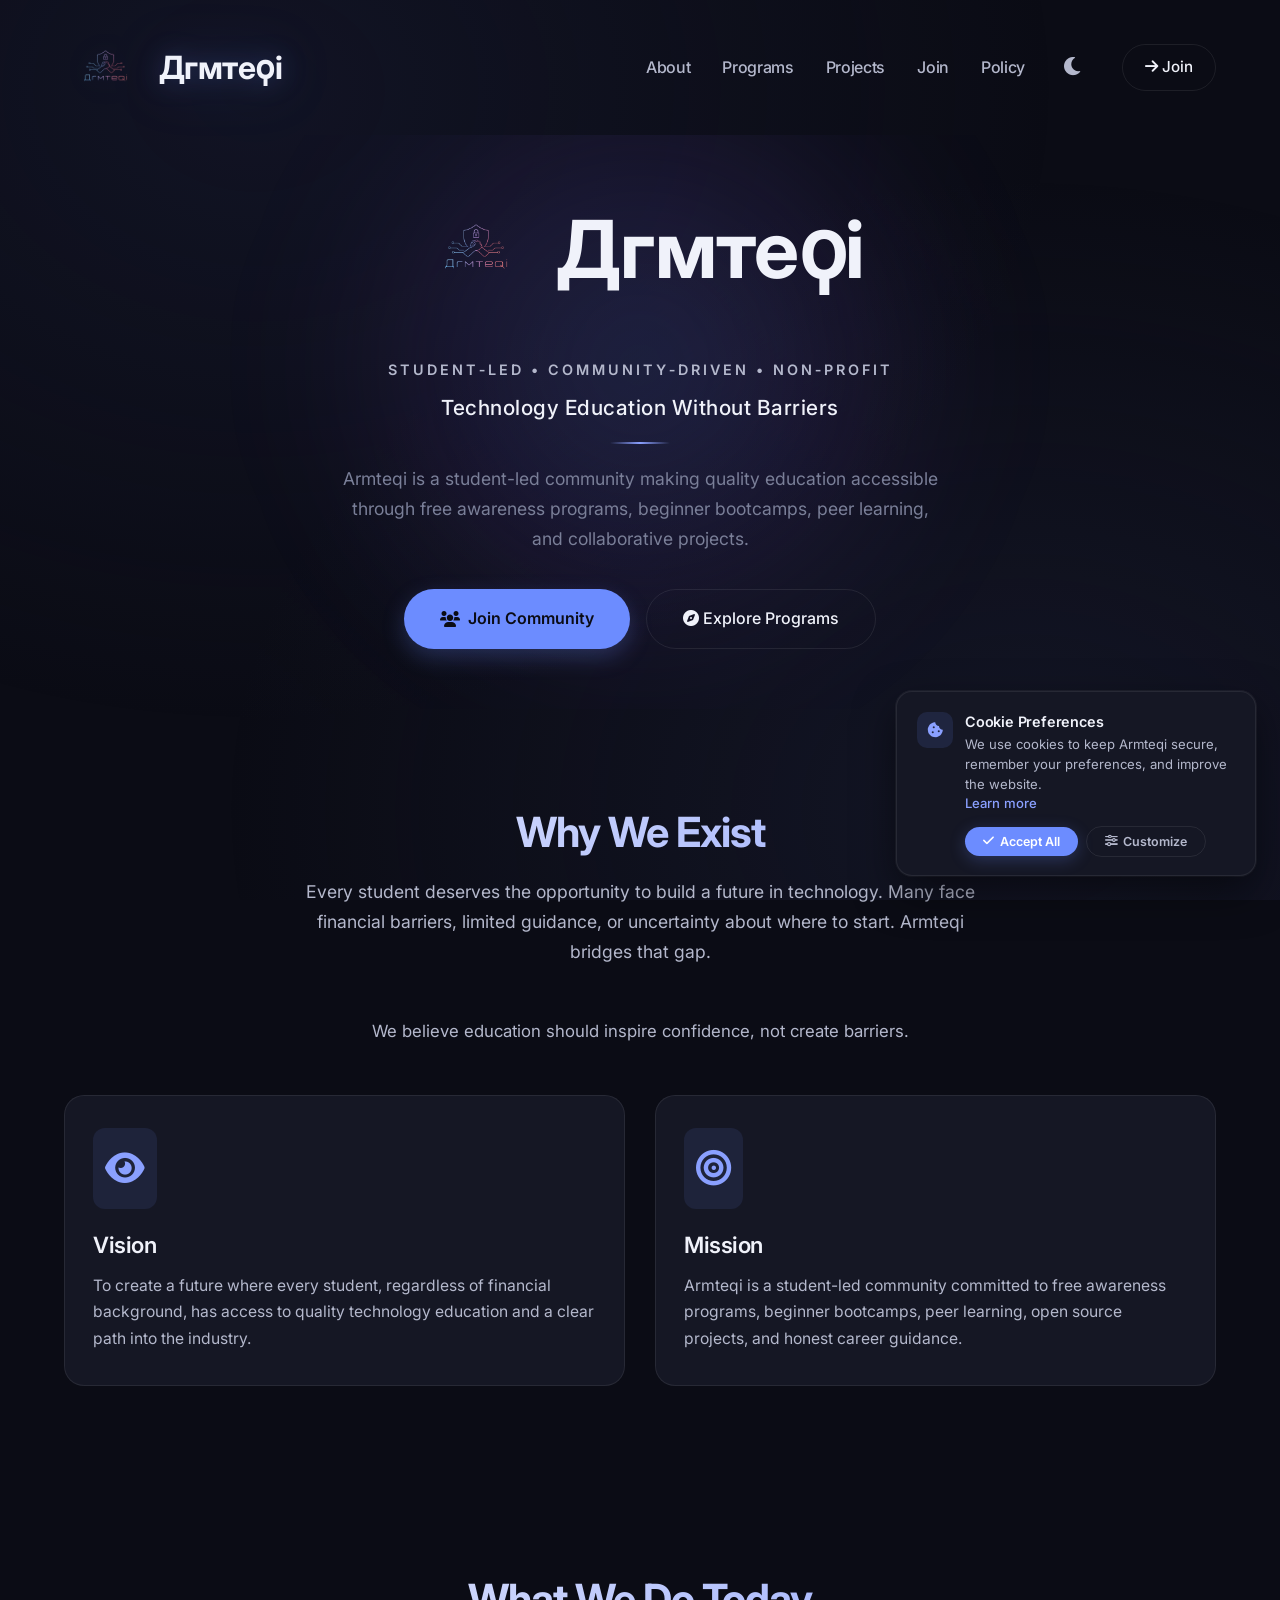
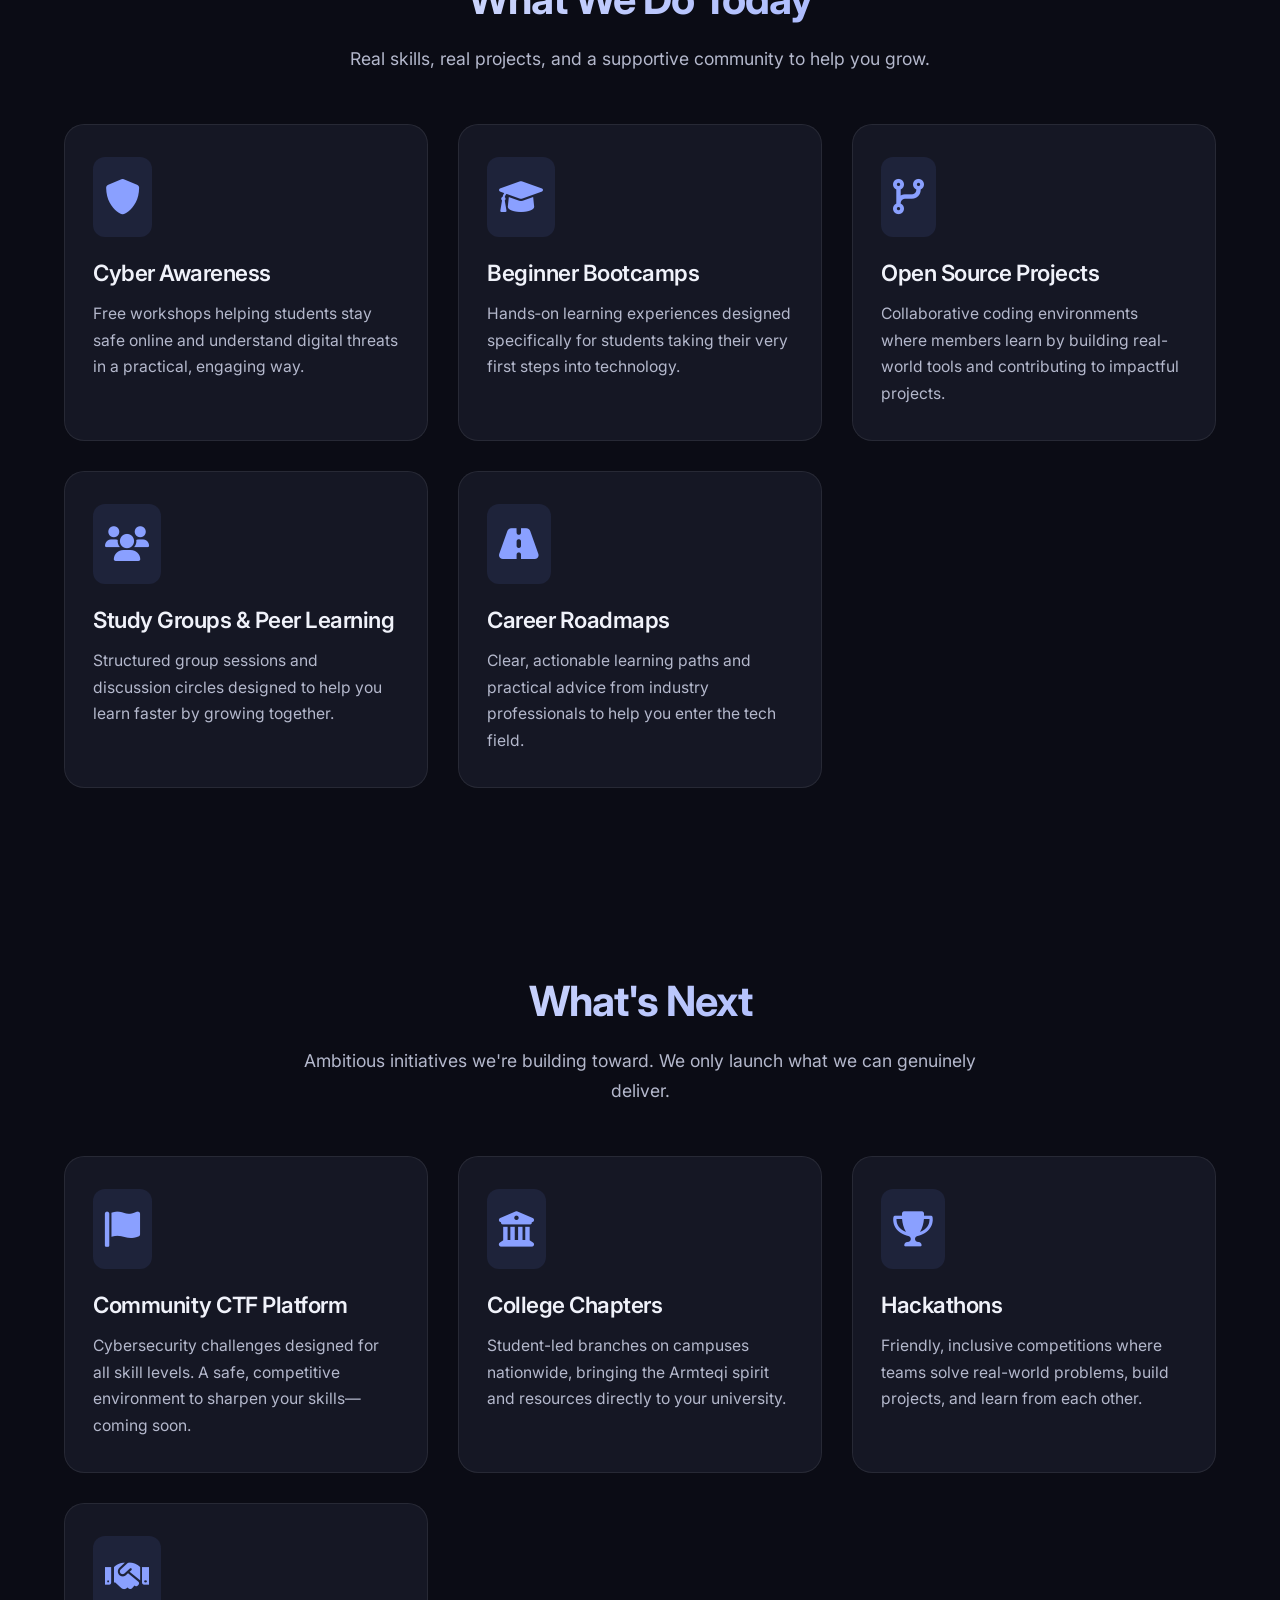
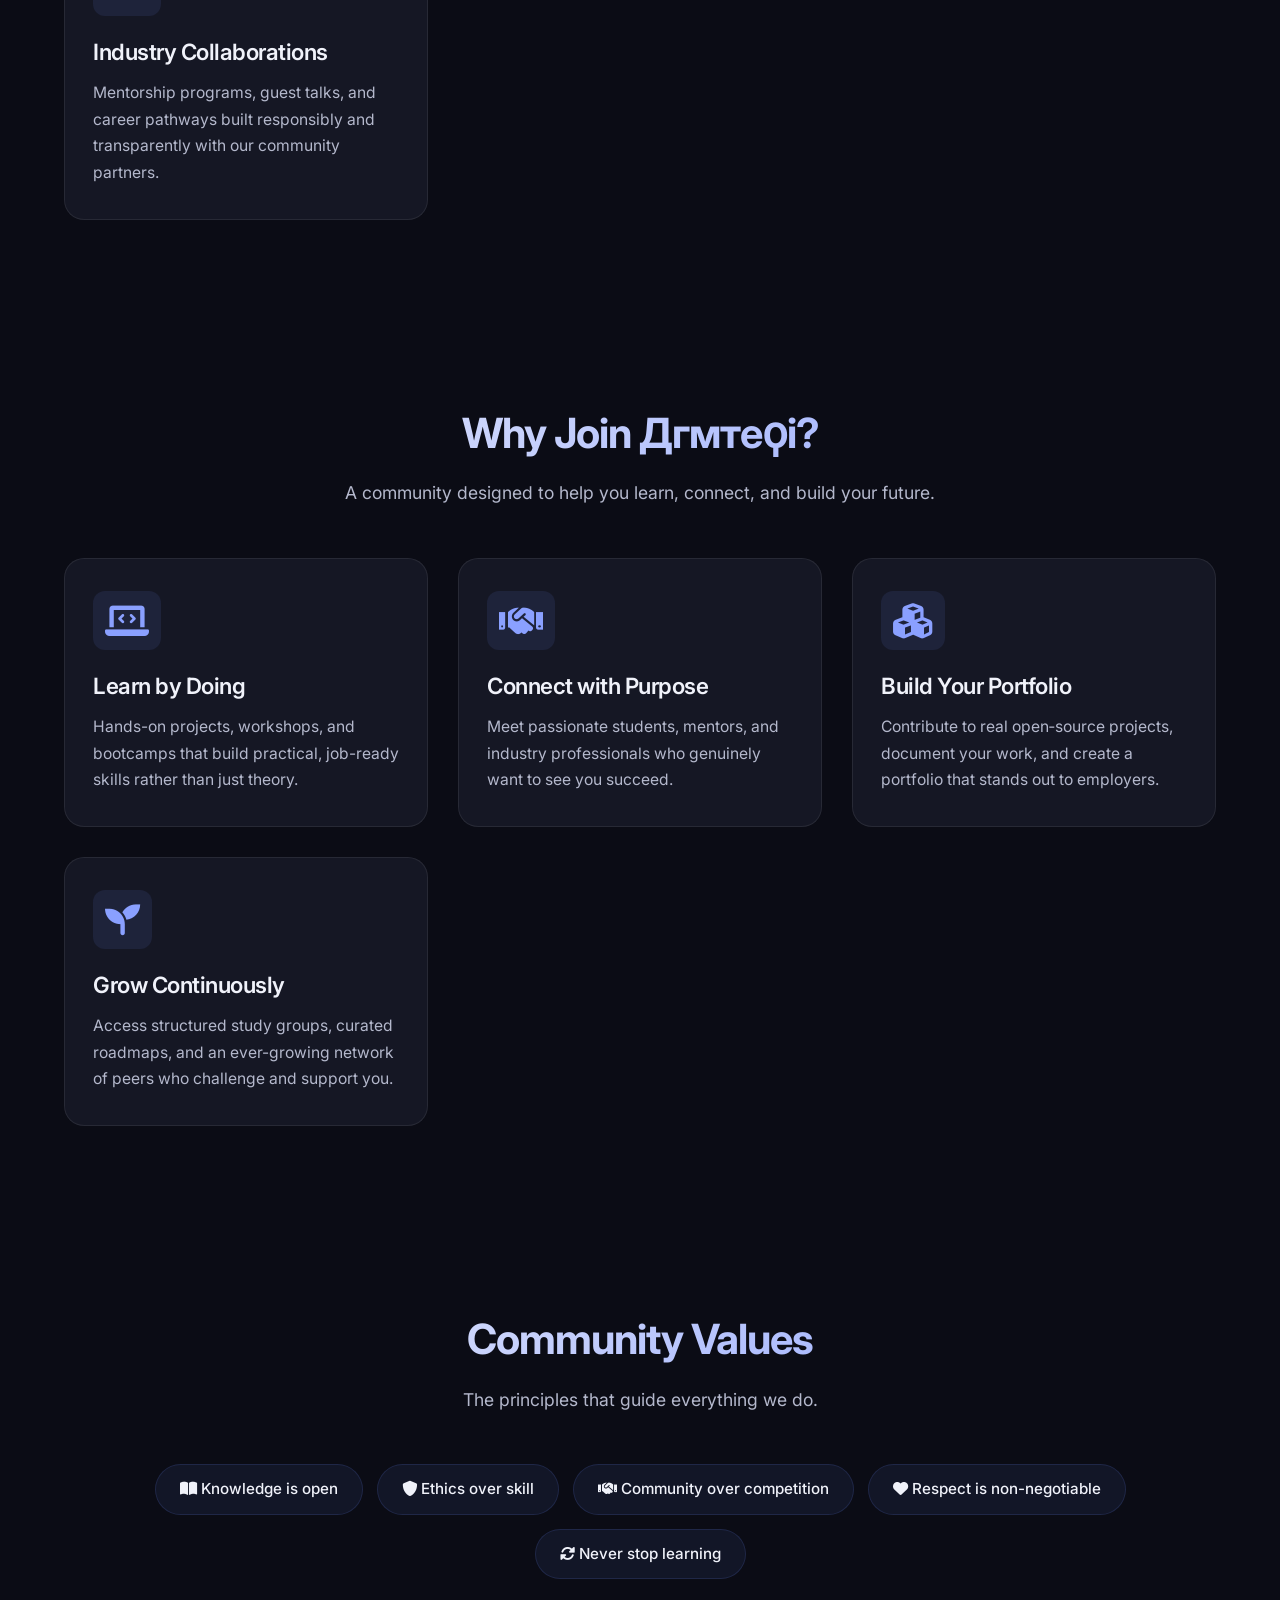
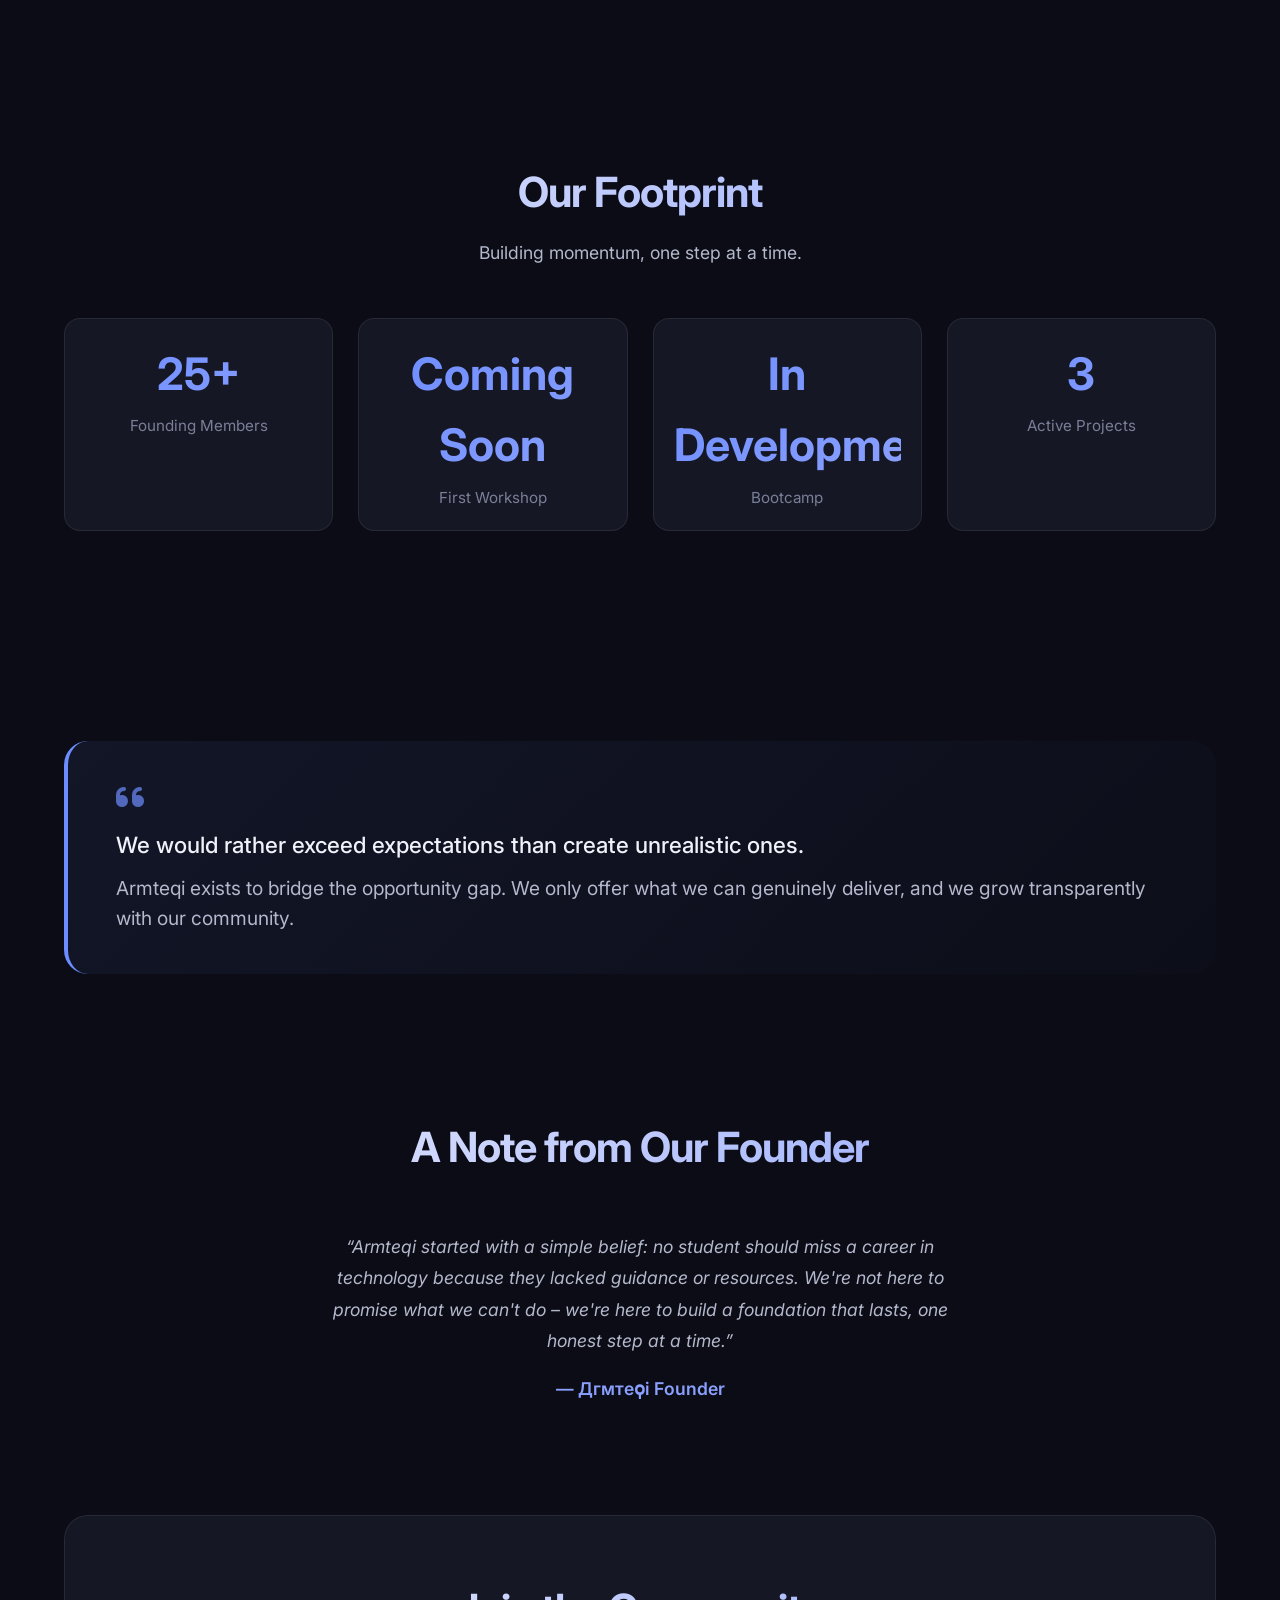
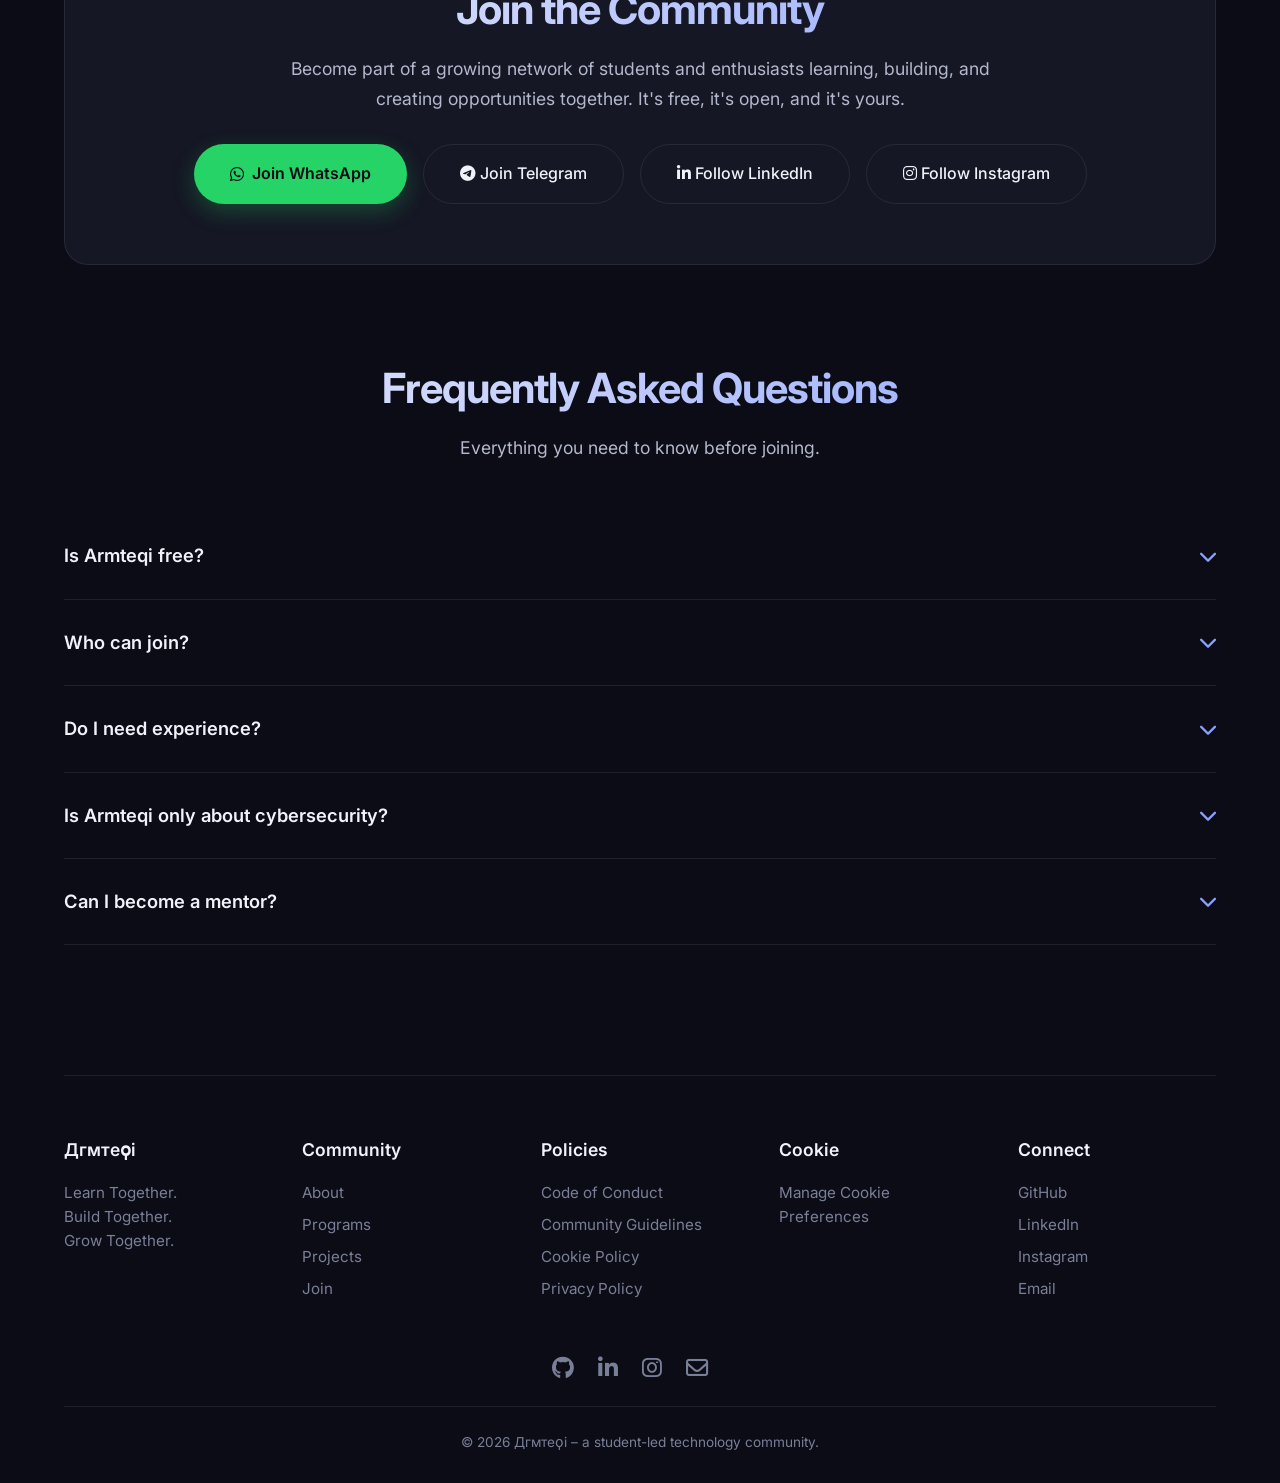
==== index.html @ 32ab9f6b "Fix cookie.js path" ====
<!DOCTYPE html>
<html lang="en">
<head>
  <meta charset="UTF-8" />
  <meta name="viewport" content="width=device-width, initial-scale=1.0, viewport-fit=cover" />
  <title>Дгмтеϙі – Technology Education Without Barriers | Student‑Led Community</title>
  <meta name="description" content="Armteqi is a student-led technology community offering free cyber awareness sessions, beginner bootcamps, open source projects, and peer learning." />
  <link rel="preconnect" href="https://fonts.googleapis.com" />
  <link rel="preconnect" href="https://fonts.gstatic.com" crossorigin />
  <link href="https://fonts.googleapis.com/css2?family=Inter:opsz,wght@14..32,400;14..32,500;14..32,600;14..32,700&display=swap" rel="stylesheet" />
  <link rel="stylesheet" href="https://cdnjs.cloudflare.com/ajax/libs/font-awesome/6.0.0-beta3/css/all.min.css" />
  <link rel="stylesheet" href="assets/css/style.css" >
  <link rel="stylesheet" href="assets/css/cookie.css">
</head>
<body>
  
  <!-- ─── OVERLAY ─── -->
  <div class="cookie-overlay" id="cookieOverlay"></div>

  <!-- ─── PREFERENCES PANEL ─── -->
  <div class="cookie-panel" id="cookiePanel" role="dialog" aria-label="Cookie preferences">
    <div class="panel-header">
      <h3><i class="fas fa-sliders" style="color:var(--cookie-accent-soft);margin-right:8px;"></i>Cookie Preferences</h3>
      <button class="close-btn" id="panelCloseBtn" aria-label="Close preferences">
        <i class="fas fa-times"></i>
      </button>
    </div>
    <div class="panel-desc">
      Choose which cookies you allow. Essential cookies are always enabled to keep the site working properly.
    </div>
    <div id="prefsList"></div>
    <div class="panel-actions">
      <button class="btn btn-danger" id="panelRejectOptionalBtn">
        <i class="fas fa-times"></i> Reject Optional
      </button>
      <button class="btn btn-primary" id="panelSaveBtn">
        <i class="fas fa-save"></i> Save Preferences
      </button>
      <button class="btn btn-ghost" id="panelAcceptAllBtn">
        <i class="fas fa-check"></i> Accept All
      </button>
    </div>
  </div>

  <div class="container">
    <nav class="nav" aria-label="Main navigation">
      <a href="index.html" class="logo" aria-label="Armteqi Home">
        <img src="logos/final-logo.png" alt="Armteqi Icon" class="logo-icon">
        <span class="logo-text">Дгмтеϙі</span>
      </a>
      
      <div class="nav-links">
        <a href="#about">About</a>
        <a href="#today">Programs</a>
        <a href="#next">Projects</a>
        <a href="#join">Join</a>
        <a href="https://armteqi.github.io/website/trust/index.html">Policy</a>
        <button class="theme-toggle" id="themeToggle" aria-label="Toggle dark/light mode">
          <i class="fas fa-moon"></i>
        </button>
        <a href="#join" class="btn-outline-sm"><i class="fas fa-arrow-right"></i> Join</a>
      </div>
    </nav>

    <main id="main-content">
      <section class="hero">
        <div class="hero-logo-wrapper">
          <div class="hero-logo-container">
            <img src="logos/final-logo.png" alt="Armteqi Icon" class="hero-logo-icon">
            <span class="hero-logo-text">Дгмтеϙі</span>
          </div>
        </div>

        <div class="hero-tagline">Student‑Led • Community‑Driven • Non‑Profit</div>
        
        <div class="hero-subtitle">Technology Education Without Barriers</div>
        
        <p class="subhead">Armteqi is a student-led community making quality education accessible through free awareness programs, beginner bootcamps, peer learning, and collaborative projects.</p>
        
        <div class="btn-group">
          <a href="#join" class="btn-primary"><i class="fas fa-users"></i> Join Community</a>
          <a href="#today" class="btn-secondary"><i class="fas fa-compass"></i> Explore Programs</a>
        </div>
      </section>

      <section id="about">
        <div class="section-header">
          <h2 class="section-title">Why We Exist</h2>
          <p class="section-subtitle">Every student deserves the opportunity to build a future in technology. Many face financial barriers, limited guidance, or uncertainty about where to start. Armteqi bridges that gap.</p>
        </div>
        <p style="color: var(--text-secondary); max-width: 700px; margin: 0 auto; text-align: center; font-size: 1.05rem; line-height: 1.7;">We believe education should inspire confidence, not create barriers.</p>

        <div class="grid-2" style="margin-top: 50px;">
          <div class="card">
            <div class="card-icon"><i class="fas fa-eye"></i></div>
            <h3>Vision</h3>
            <p>To create a future where every student, regardless of financial background, has access to quality technology education and a clear path into the industry.</p>
          </div>
          <div class="card">
            <div class="card-icon"><i class="fas fa-bullseye"></i></div>
            <h3>Mission</h3>
            <p>Armteqi is a student-led community committed to free awareness programs, beginner bootcamps, peer learning, open source projects, and honest career guidance.</p>
          </div>
        </div>
      </section>

      <section id="today">
        <div class="section-header">
          <h2 class="section-title">What We Do Today</h2>
          <p class="section-subtitle">Real skills, real projects, and a supportive community to help you grow.</p>
        </div>
        <div class="grid-2">
          <div class="card"><div class="card-icon"><i class="fas fa-shield-alt"></i></div><h3>Cyber Awareness</h3><p>Free workshops helping students stay safe online and understand digital threats in a practical, engaging way.</p></div>
          <div class="card"><div class="card-icon"><i class="fas fa-graduation-cap"></i></div><h3>Beginner Bootcamps</h3><p>Hands‑on learning experiences designed specifically for students taking their very first steps into technology.</p></div>
          <div class="card"><div class="card-icon"><i class="fas fa-code-branch"></i></div><h3>Open Source Projects</h3><p>Collaborative coding environments where members learn by building real-world tools and contributing to impactful projects.</p></div>
          <div class="card"><div class="card-icon"><i class="fas fa-users"></i></div><h3>Study Groups & Peer Learning</h3><p>Structured group sessions and discussion circles designed to help you learn faster by growing together.</p></div>
          <div class="card"><div class="card-icon"><i class="fas fa-road"></i></div><h3>Career Roadmaps</h3><p>Clear, actionable learning paths and practical advice from industry professionals to help you enter the tech field.</p></div>
        </div>
      </section>
      
      <section id="next">
        <div class="section-header">
          <h2 class="section-title">What's Next</h2>
          <p class="section-subtitle">Ambitious initiatives we're building toward. We only launch what we can genuinely deliver.</p>
        </div>
        <div class="grid-2">
          <div class="card"><div class="card-icon"><i class="fas fa-flag"></i></div><h3>Community CTF Platform</h3><p>Cybersecurity challenges designed for all skill levels. A safe, competitive environment to sharpen your skills—coming soon.</p></div>
          <div class="card"><div class="card-icon"><i class="fas fa-university"></i></div><h3>College Chapters</h3><p>Student-led branches on campuses nationwide, bringing the Armteqi spirit and resources directly to your university.</p></div>
          <div class="card"><div class="card-icon"><i class="fas fa-trophy"></i></div><h3>Hackathons</h3><p>Friendly, inclusive competitions where teams solve real-world problems, build projects, and learn from each other.</p></div>
          <div class="card"><div class="card-icon"><i class="fas fa-handshake"></i></div><h3>Industry Collaborations</h3><p>Mentorship programs, guest talks, and career pathways built responsibly and transparently with our community partners.</p></div>
        </div>
      </section>

      <section>
        <div class="section-header">
          <h2 class="section-title">Why Join Дгмтеϙі?</h2>
          <p class="section-subtitle">A community designed to help you learn, connect, and build your future.</p>
        </div>
        <div class="grid-2">
          <div class="card"><i class="fas fa-laptop-code card-icon"></i><h3>Learn by Doing</h3><p>Hands-on projects, workshops, and bootcamps that build practical, job-ready skills rather than just theory.</p></div>
          <div class="card"><i class="fas fa-handshake card-icon"></i><h3>Connect with Purpose</h3><p>Meet passionate students, mentors, and industry professionals who genuinely want to see you succeed.</p></div>
          <div class="card"><i class="fas fa-cubes card-icon"></i><h3>Build Your Portfolio</h3><p>Contribute to real open‑source projects, document your work, and create a portfolio that stands out to employers.</p></div>
          <div class="card"><i class="fas fa-seedling card-icon"></i><h3>Grow Continuously</h3><p>Access structured study groups, curated roadmaps, and an ever-growing network of peers who challenge and support you.</p></div>
        </div>
      </section>

      <section>
        <div class="section-header">
          <h2 class="section-title">Community Values</h2>
          <p class="section-subtitle">The principles that guide everything we do.</p>
        </div>
        <div class="values-list">
          <span class="value-badge"><i class="fas fa-book-open"></i> Knowledge is open</span>
          <span class="value-badge"><i class="fas fa-shield-alt"></i> Ethics over skill</span>
          <span class="value-badge"><i class="fas fa-handshake"></i> Community over competition</span>
          <span class="value-badge"><i class="fas fa-heart"></i> Respect is non-negotiable</span>
          <span class="value-badge"><i class="fas fa-sync-alt"></i> Never stop learning</span>
        </div>
      </section>

      <section id="impact">
        <div class="section-header">
          <h2 class="section-title">Our Footprint</h2>
          <p class="section-subtitle">Building momentum, one step at a time.</p>
        </div>
        <div class="impact-grid">
          <div class="impact-stat"><h4>25+</h4><p>Founding Members</p></div>
          <div class="impact-stat"><h4>Coming Soon</h4><p>First Workshop</p></div>
          <div class="impact-stat"><h4>In Development</h4><p>Bootcamp</p></div>
          <div class="impact-stat"><h4>3</h4><p>Active Projects</p></div>
        </div>
      </section>

      <section>
        <div class="promise-block">
          <i class="fas fa-quote-left" style="font-size: 2rem; color: var(--accent); opacity: 0.7; margin-bottom: 16px; display: block;"></i>
          <p style="font-size: 1.4rem; font-weight: 500; margin-bottom: 10px; line-height: 1.4;">We would rather exceed expectations than create unrealistic ones.</p>
          <p style="color: var(--text-secondary);">Armteqi exists to bridge the opportunity gap. We only offer what we can genuinely deliver, and we grow transparently with our community.</p>
        </div>
      </section>

      <section style="padding-top: 20px;">
        <div class="section-header">
          <h2 class="section-title">A Note from Our Founder</h2>
        </div>
        <div style="max-width: 700px; margin: 0 auto; color: var(--text-secondary); font-style: italic; font-size: 1.1rem; line-height: 1.8; text-align: center; padding: 0 20px;">
          <p>“Armteqi started with a simple belief: no student should miss a career in technology because they lacked guidance or resources. We're not here to promise what we can't do – we're here to build a foundation that lasts, one honest step at a time.”</p>
          <p style="margin-top: 16px; font-style: normal; font-weight: 600; color: var(--accent-soft);">— Дгмтеϙі Founder</p>
        </div>
      </section>

      <section id="join" style="background: var(--bg-surface); border-radius: 24px; padding: 60px 40px; margin-top: 20px; border: 1px solid var(--border-subtle);">
        <div class="section-header" style="margin-bottom: 30px;">
          <h2 class="section-title" style="margin-top:0;">Join the Community</h2>
          <p class="section-subtitle">Become part of a growing network of students and enthusiasts learning, building, and creating opportunities together. It's free, it's open, and it's yours.</p>
        </div>
        <div style="display: flex; flex-wrap: wrap; gap: 16px; justify-content: center;">
          <a href="https://chat.whatsapp.com/LMZW8ts0gYGBKod3aD4wgj" class="btn-primary" style="background:#25D366; box-shadow:0 8px 22px rgba(37, 211, 102, 0.25);"><i class="fab fa-whatsapp"></i> Join WhatsApp</a>
          <a href="#" class="btn-secondary"><i class="fab fa-telegram-plane"></i> Join Telegram</a>
          <a href="#" class="btn-secondary"><i class="fab fa-linkedin-in"></i> Follow LinkedIn</a>
          <a href="#" class="btn-secondary"><i class="fab fa-instagram"></i> Follow Instagram</a>
        </div>
      </section>

      <section id="faq">
        <div class="section-header">
          <h2 class="section-title">Frequently Asked Questions</h2>
          <p class="section-subtitle">Everything you need to know before joining.</p>
        </div>
        <div class="faq-item">
          <div class="faq-question">Is Armteqi free? <i class="fas fa-chevron-down"></i></div>
          <div class="faq-answer">Yes, all current activities are completely free. Any future paid programs would be introduced transparently and only to sustain the community.</div>
        </div>
        <div class="faq-item">
          <div class="faq-question">Who can join? <i class="fas fa-chevron-down"></i></div>
          <div class="faq-answer">Anyone interested in learning technology – no prerequisites, no restrictions, no prior experience needed.</div>
        </div>
        <div class="faq-item">
          <div class="faq-question">Do I need experience? <i class="fas fa-chevron-down"></i></div>
          <div class="faq-answer">Not at all. Beginners are at the heart of our community. We built this exactly for you.</div>
        </div>
        <div class="faq-item">
          <div class="faq-question">Is Armteqi only about cybersecurity? <i class="fas fa-chevron-down"></i></div>
          <div class="faq-answer">Cybersecurity is a core focus, but we embrace all technology disciplines – from software development and cloud computing to AI and beyond.</div>
        </div>
        <div class="faq-item">
          <div class="faq-question">Can I become a mentor? <i class="fas fa-chevron-down"></i></div>
          <div class="faq-answer">We welcome active members to support their peers. Formal mentorship programs will be introduced once we have the capacity to do it well.</div>
        </div>
      </section>
    </main>

    <footer>
      <div class="footer-grid">
        <div><h4>Дгмтеϙі</h4><p style="color: var(--text-muted); font-size:0.95rem; line-height:1.6;">Learn Together.<br>Build Together.<br>Grow Together.</p></div>
        <div><h4>Community</h4><a href="#about">About</a><a href="#today">Programs</a><a href="#next">Projects</a><a href="#join">Join</a></div>
        <div><h4>Policies</h4><a href="https://armteqi.github.io/website/trust/code-of-conduct.html">Code of Conduct</a><a href="https://armteqi.github.io/website/trust/community-guidelines.html">Community Guidelines</a><a href="https://armteqi.github.io/website/trust/cookie-policy.html">Cookie Policy</a><a href="https://armteqi.github.io/website/trust/privacy-policy.html">Privacy Policy</a></div>
        <div>
         <h4>Cookie</h4>
         <a href="#" class="cookie-manage-link">Manage Cookie Preferences</a>
        </div>    
        <div><h4>Connect</h4><a href="#">GitHub</a><a href="#">LinkedIn</a><a href="#">Instagram</a><a href="mailto:hello@armteqi.org">Email</a></div>
      </div>
      <div class="social-icons" style="margin: 30px 0 20px; text-align: center;">
        <a href="#" aria-label="GitHub"><i class="fab fa-github"></i></a>
        <a href="#" aria-label="LinkedIn"><i class="fab fa-linkedin-in"></i></a>
        <a href="#" aria-label="Instagram"><i class="fab fa-instagram"></i></a>
        <a href="mailto:hello@armteqi.org" aria-label="Email"><i class="far fa-envelope"></i></a>
      </div>
      <div style="color: var(--text-muted); font-size:0.85rem; text-align:center; border-top: 1px solid var(--border-subtle); padding-top: 25px;">
        © 2026 Дгмтеϙі – a student-led technology community.
      </div>
    </footer>
  </div>
<script src="assets/css/js/main.js"></script>
<!-- ─── COOKIE BANNER ─── -->
<div class="cookie-banner" id="cookieBanner" role="dialog" aria-label="Cookie consent">
  <div class="banner-row">
    <div class="icon-wrap">
      <i class="fas fa-cookie-bite"></i>
    </div>
    <div class="content">
      <div class="title">Cookie Preferences</div>
      <div class="desc">
        We use cookies to keep Armteqi secure, remember your preferences, and improve the website.
        <br />
        <a href="https://armteqi.github.io/website/trust/privacy-policy.html">Learn more</a>
      </div>
      <div class="actions">
        <button class="btn btn-primary" id="cookieAcceptBtn">
          <i class="fas fa-check"></i> Accept All
        </button>
        <button class="btn btn-ghost" id="cookieCustomizeBtn">
          <i class="fas fa-sliders"></i> Customize
        </button>
      </div>
    </div>
  </div>
</div>
<script src="./assets/css/js/cookie.js" defer></script>
</body>
</html>
---- assets/css/style.css ----
* { margin: 0; padding: 0; box-sizing: border-box; }
      
      :root {
        --bg-primary: #0b0c15; --bg-surface: #151724; --bg-surface-soft: #1e2030;
        --text-primary: #f0f2fa; --text-secondary: #b4b8cc; --text-muted: #7a7f98;
        --accent: #6c8cff; --accent-soft: #8aa0ff; --accent-glow: rgba(108, 140, 255, 0.25);
        --border-subtle: rgba(255, 255, 255, 0.08);
        --shadow-card: 0 20px 35px rgba(0, 0, 0, 0.5), 0 0 0 1px rgba(255, 255, 255, 0.05);
        --transition: 0.25s ease;
      }

      body.light-mode {
        --bg-primary: #f5f7ff; --bg-surface: #ffffff; --bg-surface-soft: #eef0fa;
        --text-primary: #12142a; --text-secondary: #444864; --text-muted: #6b6f8a;
        --accent: #4f64d9; --accent-soft: #5c70e0; --accent-glow: rgba(79, 100, 217, 0.2);
        --border-subtle: rgba(0, 0, 0, 0.07);
        --shadow-card: 0 15px 25px rgba(0, 0, 0, 0.08), 0 0 0 1px rgba(0, 0, 0, 0.04);
      }

      body {
        font-family: 'Inter', sans-serif; background: var(--bg-primary); color: var(--text-primary);
        line-height: 1.6; -webkit-font-smoothing: antialiased; transition: background 0.3s, color 0.3s;
      }

      body::before {
        content: ""; position: fixed; inset: 0;
        background: radial-gradient(ellipse at 20% 10%, rgba(27, 31, 59, 0.4) 0%, transparent 55%),
                    radial-gradient(ellipse at 80% 90%, rgba(32, 36, 63, 0.4) 0%, transparent 55%);
        z-index: -2;
      }

      .container { max-width: 1200px; margin: 0 auto; padding: 0 24px; position: relative; z-index: 2; }

      /* --- PREMIUM NAVBAR --- */
      .nav {
        display: flex; justify-content: space-between; align-items: center;
        padding: 40px 0;
        flex-wrap: wrap; gap: 16px;
      }

      .logo { display: flex; align-items: center; text-decoration: none; gap: 12px; }
      
      .logo-icon {
        height: 55px; 
        width: auto;
        display: block;
        filter: drop-shadow(0 0 12px rgba(108, 140, 255, 0.25)) drop-shadow(0 0 28px rgba(108, 140, 255, 0.18));
        transition: transform 0.3s ease;
      }
      
      .logo-text {
        font-family: 'Inter', sans-serif;
        font-weight: 700;
        font-size: 32px;
        color: var(--text-primary);
        letter-spacing: -0.5px;
        filter: drop-shadow(0 0 12px rgba(108, 140, 255, 0.25)) drop-shadow(0 0 28px rgba(108, 140, 255, 0.18));
      }

      .logo:hover .logo-icon { transform: translateY(-2px); }
      .logo:hover .logo-text { filter: drop-shadow(0 0 20px rgba(108, 140, 255, 0.35)) drop-shadow(0 0 40px rgba(108, 140, 255, 0.25)); }

      .nav-links { display: flex; gap: 32px; align-items: center; flex-wrap: wrap; }
      .nav-links a:not(.btn-outline-sm) { 
        color: var(--text-secondary); text-decoration: none; 
        font-size: 16px; font-weight: 500; letter-spacing: -0.02em;
        transition: color var(--transition); 
        position: relative;
      }
      .nav-links a:not(.btn-outline-sm)::after {
        content: ''; position: absolute; width: 0; height: 2px; bottom: -4px; left: 0;
        background: var(--accent-soft); transition: width 0.3s ease;
      }
      .nav-links a:not(.btn-outline-sm):hover { color: var(--text-primary); }
      .nav-links a:not(.btn-outline-sm):hover::after { width: 100%; }
      
      .btn-outline-sm { border: 1px solid var(--border-subtle); background: transparent; color: var(--text-primary); padding: 10px 22px; border-radius: 40px; font-weight: 500; font-size: 0.95rem; text-decoration: none; transition: all var(--transition); }
      .btn-outline-sm:hover { background: var(--accent); color: #0b0c15; border-color: var(--accent); box-shadow: 0 0 20px var(--accent-glow); }
      
      .theme-toggle { background: none; border: none; color: var(--text-secondary); font-size: 1.3rem; cursor: pointer; padding: 6px; border-radius: 50%; transition: color 0.2s; display: flex; align-items: center; }
      .theme-toggle:hover { color: var(--text-primary); }

      /* --- CINEMATIC HERO SECTION --- */
      .hero { 
        padding: 15px 0 60px; 
        text-align: center; 
        position: relative; 
        animation: heroFade 1.2s ease;
        overflow: hidden; /* Keeps the spotlight contained */
      }

      /* Cinematic Spotlight Behind the Logo */
      .hero::before {
        content: "";
        position: absolute;
        width: 700px;
        height: 700px;
        left: 50%;
        top: -120px;
        transform: translateX(-50%);
        background: radial-gradient(circle, rgba(108, 140, 255, 0.18) 0%, rgba(139, 92, 246, 0.10) 35%, transparent 70%);
        filter: blur(60px);
        z-index: -1;
      }

      @keyframes heroFade {
        from { opacity: 0; transform: translateY(20px); }
        to { opacity: 1; transform: translateY(0); }
      }

      .hero-logo-wrapper {
        position: relative;
        display: inline-block;
        margin: 35px auto 45px;
      }

      .hero-logo-container {
        display: flex;
        align-items: center;
        justify-content: center;
        gap: 20px;
        width: 520px; /* INCREASED LOGO SIZE */
        max-width: 90%;
        margin: 0 auto;
        animation: floatLogo 8s ease-in-out infinite;
      }
      
      @keyframes floatLogo {
        0%, 100% { transform: translateY(0); }
        50% { transform: translateY(-8px); }
      }

      .hero-logo-icon {
        width: 120px;
        height: auto;
        display: block;
        animation: pulseGlow 5s ease-in-out infinite;
      }

      .hero-logo-text {
        font-family: 'Inter', sans-serif;
        font-weight: 700;
        font-size: 80px;
        color: var(--text-primary);
        letter-spacing: -1.5px;
        animation: pulseGlow 5s ease-in-out infinite;
      }

      /* Breathing animation for the glow */
      @keyframes pulseGlow {
        0%, 100% {
          filter: drop-shadow(0 0 15px rgba(108, 140, 255, 0.25)) drop-shadow(0 0 30px rgba(108, 140, 255, 0.15));
        }
        50% {
          filter: drop-shadow(0 0 22px rgba(108, 140, 255, 0.40)) drop-shadow(0 0 45px rgba(108, 140, 255, 0.22));
        }
      }
      
      .hero-tagline { 
        font-size: 0.9rem; 
        letter-spacing: 3px; 
        color: var(--text-secondary); 
        text-transform: uppercase; 
        margin-bottom: 10px; 
        font-weight: 600;
      }
      
      .hero-subtitle { 
        font-size: 1.3rem; 
        font-weight: 500; 
        letter-spacing: 0.5px;
        color: var(--text-primary);
        margin: 0 auto 20px; 
        max-width: 700px;
        position: relative;
        padding-bottom: 20px;
      }
      
      .hero-subtitle::after {
        content: '';
        position: absolute;
        bottom: 0;
        left: 50%;
        transform: translateX(-50%);
        width: 60px;
        height: 2px;
        background: linear-gradient(90deg, transparent, var(--accent-soft), transparent);
        border-radius: 2px;
      }

      .hero .subhead { 
        font-size: 1.1rem; 
        max-width: 600px; 
        margin: 0 auto 35px; 
        color: var(--text-muted); 
        line-height: 1.7; 
        font-weight: 400; 
      }
      
      .btn-group { display: flex; gap: 16px; justify-content: center; flex-wrap: wrap; }
      .btn-primary { background: var(--accent); color: #0b0c15; font-weight: 600; padding: 16px 36px; border-radius: 50px; text-decoration: none; display: inline-flex; align-items: center; gap: 8px; transition: all 0.3s ease; box-shadow: 0 8px 22px var(--accent-glow); border: none; cursor: pointer; font-size: 1rem; }
      .btn-primary:hover { background: var(--accent-soft); transform: translateY(-3px); box-shadow: 0 15px 35px var(--accent-glow); }
      .btn-secondary { background: transparent; border: 1px solid var(--border-subtle); color: var(--text-primary); font-weight: 500; padding: 16px 36px; border-radius: 50px; text-decoration: none; transition: all var(--transition); }
      .btn-secondary:hover { background: rgba(255, 255, 255, 0.05); border-color: var(--accent-soft); transform: translateY(-3px); }
      
      /* --- BEAUTIFUL SECTIONS --- */
      section { padding: 90px 0; }
      
      .section-header {
        text-align: center; margin-bottom: 50px;
      }
      .section-title { 
        font-size: 2.6rem; 
        font-weight: 700; 
        margin-bottom: 12px; 
        letter-spacing: -1px;
        background: linear-gradient(135deg, var(--text-primary), var(--accent-soft));
        -webkit-background-clip: text; -webkit-text-fill-color: transparent;
      }
      .section-subtitle { 
        color: var(--text-secondary); 
        font-size: 1.1rem; 
        max-width: 700px; 
        margin: 0 auto; 
        line-height: 1.7;
      }
      
      .grid-2 { display: grid; grid-template-columns: repeat(auto-fit, minmax(280px, 1fr)); gap: 30px; margin-top: 30px; }
      
      .card { 
        background: var(--bg-surface); 
        border: 1px solid var(--border-subtle); 
        border-radius: 20px; 
        padding: 32px 28px; 
        backdrop-filter: blur(12px); 
        transition: all 0.4s cubic-bezier(0.175, 0.885, 0.32, 1.275), opacity 0.6s ease, transform 0.6s ease; 
        opacity: 0; transform: translateY(20px); 
        position: relative; overflow: hidden;
      }
      .card::before {
        content: ''; position: absolute; top: 0; left: 0; right: 0; height: 2px;
        background: linear-gradient(90deg, transparent, var(--accent-soft), transparent);
        opacity: 0; transition: opacity 0.4s ease;
      }
      .card.visible { opacity: 1; transform: translateY(0); }
      .card:hover { 
        background: var(--bg-surface-soft); 
        border-color: rgba(108, 140, 255, 0.3); 
        transform: translateY(-8px) !important; 
        box-shadow: var(--shadow-card);
      }
      .card:hover::before { opacity: 1; }
      
      .card-icon { font-size: 2.2rem; color: var(--accent-soft); margin-bottom: 18px; display: inline-block; padding: 12px; background: rgba(108, 140, 255, 0.1); border-radius: 12px; }
      .card h3 { font-size: 1.4rem; font-weight: 600; margin-bottom: 10px; letter-spacing: -0.5px; }
      .card p { color: var(--text-secondary); font-size: 0.98rem; line-height: 1.7; }
      
      .values-list { display: flex; flex-wrap: wrap; gap: 14px; margin-top: 25px; justify-content: center; }
      .value-badge { background: rgba(108, 140, 255, 0.08); border: 1px solid rgba(108, 140, 255, 0.15); padding: 12px 24px; border-radius: 40px; font-weight: 500; color: var(--text-primary); transition: all 0.3s ease; font-size: 0.95rem; }
      .value-badge:hover { background: rgba(108, 140, 255, 0.15); border-color: var(--accent-soft); transform: translateY(-2px); box-shadow: 0 0 20px rgba(108, 140, 255, 0.1); }
      
      .impact-grid { display: grid; grid-template-columns: repeat(auto-fit, minmax(160px, 1fr)); gap: 25px; text-align: center; }
      .impact-stat { padding: 20px; border-radius: 16px; background: var(--bg-surface); border: 1px solid var(--border-subtle); transition: all 0.3s ease; }
      .impact-stat:hover { border-color: var(--accent-soft); transform: translateY(-4px); box-shadow: var(--shadow-card); }
      .impact-stat h4 { font-size: 2.8rem; font-weight: 700; color: var(--text-primary); background: linear-gradient(135deg, var(--accent), var(--accent-soft)); -webkit-background-clip: text; -webkit-text-fill-color: transparent; }
      .impact-stat p { color: var(--text-muted); font-size: 0.95rem; margin-top: 4px; }
      
      .promise-block { 
        background: linear-gradient(135deg, rgba(108,140,255,0.08), rgba(108,140,255,0.02)); 
        border-left: 4px solid var(--accent); 
        padding: 40px 48px; 
        border-radius: 24px; 
        font-size: 1.2rem; 
        font-weight: 400; 
        color: var(--text-primary); 
        margin: 30px 0; 
        opacity: 0; transform: translateY(20px); 
        transition: opacity 0.6s ease, transform 0.6s ease; 
        position: relative;
      }
      .promise-block.visible { opacity: 1; transform: translateY(0); }
      .promise-block p:last-child { color: var(--text-secondary); margin-top: 12px; }
      
      .faq-item { border-bottom: 1px solid var(--border-subtle); padding: 28px 0; cursor: pointer; transition: all 0.3s ease; }
      .faq-item:hover { border-color: rgba(108, 140, 255, 0.2); }
      .faq-question { font-weight: 600; font-size: 1.15rem; display: flex; justify-content: space-between; align-items: center; color: var(--text-primary); }
      .faq-question i { color: var(--accent-soft); transition: transform 0.3s ease; }
      .faq-item.active .faq-question i { transform: rotate(180deg); }
      .faq-answer { margin-top: 16px; color: var(--text-secondary); display: none; line-height: 1.7; padding-right: 20px; }
      .faq-item.active .faq-answer { display: block; animation: fadeIn 0.4s ease; }
      
      @keyframes fadeIn { from { opacity: 0; transform: translateY(-10px); } to { opacity: 1; transform: translateY(0); } }
      
      footer { border-top: 1px solid var(--border-subtle); padding: 60px 0 30px; margin-top: 40px; }
      .footer-grid { display: grid; grid-template-columns: repeat(auto-fit, minmax(160px, 1fr)); gap: 40px; margin-bottom: 40px; }
      .footer-grid h4 { color: var(--text-primary); margin-bottom: 16px; font-weight: 600; font-size: 1.1rem; }
      .footer-grid a { display: block; color: var(--text-muted); text-decoration: none; font-size: 0.95rem; margin-bottom: 8px; transition: color 0.2s ease; }
      .footer-grid a:hover { color: var(--accent-soft); transform: translateX(4px); }
      .social-icons a { color: var(--text-muted); font-size: 1.4rem; margin-right: 20px; transition: all 0.2s ease; display: inline-block; }
      .social-icons a:hover { color: var(--accent-soft); transform: translateY(-3px); }

      @media (max-width: 650px) {
        .nav-links { gap: 16px; margin-top: 12px; }
        .logo-icon { height: 40px; }
        .logo-text { font-size: 24px; }
        .hero-logo-icon { width: 80px; }
        .hero-logo-text { font-size: 48px; }
        .hero-logo-container { gap: 12px; width: 100%; }
        .hero::before { width: 400px; height: 400px; top: -60px; }
        .hero-subtitle { font-size: 1.1rem; }
        .hero-tagline { font-size: 0.75rem; letter-spacing: 2px; }
        .section-title { font-size: 2rem; }
        .promise-block { padding: 28px 24px; }
      }
      @media (prefers-reduced-motion: reduce) { 
        .card, .promise-block, .hero-logo-container, .hero, .hero-logo-icon, .hero-logo-text { animation: none !important; transition: none !important; } 
      }
---- assets/css/cookie.css ----
/* ============================================================
   COOKIE CONSENT · Armteqi
   Minimal, trust-first cookie banner
   ============================================================ */

/* ─── Theme Variables (matches Armteqi) ─── */
:root {
  --cookie-bg: #151724;
  --cookie-text: #f0f2fa;
  --cookie-text-secondary: #b4b8cc;
  --cookie-text-muted: #7a7f98;
  --cookie-accent: #6c8cff;
  --cookie-accent-soft: #8aa0ff;
  --cookie-accent-glow: rgba(108, 140, 255, 0.25);
  --cookie-border: rgba(255, 255, 255, 0.08);
  --cookie-shadow: 0 16px 40px rgba(0, 0, 0, 0.5), 0 0 0 1px rgba(255, 255, 255, 0.06);
  --cookie-radius: 16px;
  --cookie-transition: 0.3s cubic-bezier(0.4, 0, 0.2, 1);
}

body.light-mode {
  --cookie-bg: #ffffff;
  --cookie-text: #12142a;
  --cookie-text-secondary: #444864;
  --cookie-text-muted: #6b6f8a;
  --cookie-accent: #4f64d9;
  --cookie-accent-soft: #5c70e0;
  --cookie-accent-glow: rgba(79, 100, 217, 0.2);
  --cookie-border: rgba(0, 0, 0, 0.07);
  --cookie-shadow: 0 16px 40px rgba(0, 0, 0, 0.12), 0 0 0 1px rgba(0, 0, 0, 0.04);
}

/* ─── Banner – bottom-right card ─── */
.cookie-banner {
  position: fixed;
  bottom: 24px;
  right: 24px;
  width: 360px;
  max-width: calc(100% - 48px);
  background: var(--cookie-bg);
  border: 1px solid var(--cookie-border);
  border-radius: var(--cookie-radius);
  box-shadow: var(--cookie-shadow);
  padding: 18px 20px;
  z-index: 9999;
  transform: translateY(calc(100% + 30px));
  opacity: 0;
  transition: transform 0.35s cubic-bezier(0.34, 1.2, 0.64, 1), opacity 0.35s ease;
  backdrop-filter: blur(16px);
  -webkit-backdrop-filter: blur(16px);
  font-family: 'Inter', -apple-system, BlinkMacSystemFont, 'Segoe UI', Roboto, sans-serif;
}

.cookie-banner.active {
  transform: translateY(0);
  opacity: 1;
}

.cookie-banner .banner-row {
  display: flex;
  gap: 12px;
  align-items: flex-start;
}

.cookie-banner .icon-wrap {
  flex-shrink: 0;
  width: 36px;
  height: 36px;
  border-radius: 10px;
  background: rgba(108, 140, 255, 0.12);
  display: flex;
  align-items: center;
  justify-content: center;
  font-size: 1rem;
  color: var(--cookie-accent-soft);
  margin-top: 2px;
}

.cookie-banner .content {
  flex: 1;
  min-width: 0;
}

.cookie-banner .content .title {
  font-weight: 600;
  font-size: 0.9rem;
  color: var(--cookie-text);
  margin-bottom: 2px;
  letter-spacing: -0.2px;
}

.cookie-banner .content .desc {
  font-size: 0.82rem;
  color: var(--cookie-text-secondary);
  line-height: 1.5;
  margin-bottom: 2px;
}

.cookie-banner .content .desc a {
  color: var(--cookie-accent-soft);
  text-decoration: none;
  font-weight: 500;
  border-bottom: 1px dotted transparent;
  transition: border-color var(--cookie-transition);
}
.cookie-banner .content .desc a:hover {
  border-color: var(--cookie-accent-soft);
}

/* ─── Buttons ─── */
.cookie-banner .actions {
  display: flex;
  flex-wrap: wrap;
  gap: 8px;
  margin-top: 12px;
  align-items: center;
}

.cookie-banner .actions .btn {
  padding: 7px 18px;
  border-radius: 40px;
  font-weight: 600;
  font-size: 0.78rem;
  border: none;
  cursor: pointer;
  transition: all var(--cookie-transition);
  font-family: inherit;
  display: inline-flex;
  align-items: center;
  gap: 6px;
  text-decoration: none;
  background: transparent;
}

.cookie-banner .actions .btn-primary {
  background: var(--cookie-accent);
  color: #fff;
  box-shadow: 0 4px 16px var(--cookie-accent-glow);
}
.cookie-banner .actions .btn-primary:hover {
  background: var(--cookie-accent-soft);
  transform: translateY(-2px);
  box-shadow: 0 8px 24px var(--cookie-accent-glow);
}

.cookie-banner .actions .btn-ghost {
  color: var(--cookie-text-secondary);
  border: 1px solid var(--cookie-border);
  background: transparent;
}
.cookie-banner .actions .btn-ghost:hover {
  background: rgba(255, 255, 255, 0.04);
  border-color: var(--cookie-accent-soft);
  color: var(--cookie-text);
}

/* ─── Preferences Panel (slide-in) ─── */
.cookie-panel {
  position: fixed;
  bottom: 0;
  right: 0;
  width: 400px;
  max-width: 100%;
  background: var(--cookie-bg);
  border: 1px solid var(--cookie-border);
  border-radius: var(--cookie-radius) var(--cookie-radius) 0 0;
  box-shadow: var(--cookie-shadow);
  padding: 24px 24px 28px;
  z-index: 10000;
  transform: translateY(calc(100% + 20px));
  opacity: 0;
  transition: transform 0.35s cubic-bezier(0.34, 1.2, 0.64, 1), opacity 0.35s ease;
  backdrop-filter: blur(16px);
  -webkit-backdrop-filter: blur(16px);
  max-height: 80vh;
  overflow-y: auto;
  font-family: 'Inter', -apple-system, BlinkMacSystemFont, 'Segoe UI', Roboto, sans-serif;
}

.cookie-panel.active {
  transform: translateY(0);
  opacity: 1;
}

.cookie-panel .panel-header {
  display: flex;
  align-items: center;
  justify-content: space-between;
  margin-bottom: 12px;
}

.cookie-panel .panel-header h3 {
  font-size: 1.05rem;
  font-weight: 700;
  color: var(--cookie-text);
  letter-spacing: -0.3px;
}

.cookie-panel .panel-header .close-btn {
  background: none;
  border: none;
  color: var(--cookie-text-muted);
  font-size: 1.1rem;
  cursor: pointer;
  padding: 4px 8px;
  border-radius: 8px;
  transition: background var(--cookie-transition), color var(--cookie-transition);
}
.cookie-panel .panel-header .close-btn:hover {
  background: rgba(255, 255, 255, 0.06);
  color: var(--cookie-text);
}

.cookie-panel .panel-desc {
  font-size: 0.82rem;
  color: var(--cookie-text-secondary);
  margin-bottom: 16px;
  line-height: 1.6;
}

.cookie-panel .pref-item {
  display: flex;
  align-items: center;
  justify-content: space-between;
  padding: 11px 0;
  border-bottom: 1px solid var(--cookie-border);
  gap: 16px;
}
.cookie-panel .pref-item:last-child {
  border-bottom: none;
}

.cookie-panel .pref-item .info {
  flex: 1;
  min-width: 0;
}
.cookie-panel .pref-item .info .label {
  font-weight: 600;
  font-size: 0.85rem;
  color: var(--cookie-text);
}
.cookie-panel .pref-item .info .desc {
  font-size: 0.75rem;
  color: var(--cookie-text-muted);
  display: block;
  margin-top: 1px;
}
.cookie-panel .pref-item .required-badge {
  font-size: 0.55rem;
  font-weight: 600;
  text-transform: uppercase;
  letter-spacing: 0.4px;
  color: var(--cookie-text-muted);
  background: var(--cookie-border);
  padding: 2px 10px;
  border-radius: 30px;
  flex-shrink: 0;
}

/* Toggle switch */
.cookie-panel .toggle-wrap {
  flex-shrink: 0;
  position: relative;
  width: 38px;
  height: 22px;
  cursor: pointer;
}
.cookie-panel .toggle-wrap input {
  opacity: 0;
  width: 0;
  height: 0;
  position: absolute;
}
.cookie-panel .toggle-track {
  position: absolute;
  inset: 0;
  background: var(--cookie-border);
  border-radius: 30px;
  transition: background var(--cookie-transition);
  cursor: pointer;
}
.cookie-panel .toggle-track::after {
  content: '';
  position: absolute;
  top: 2px;
  left: 2px;
  width: 18px;
  height: 18px;
  background: var(--cookie-text);
  border-radius: 50%;
  transition: transform var(--cookie-transition), background var(--cookie-transition);
  box-shadow: 0 2px 6px rgba(0, 0, 0, 0.2);
}
.cookie-panel .toggle-wrap input:checked + .toggle-track {
  background: var(--cookie-accent);
}
.cookie-panel .toggle-wrap input:checked + .toggle-track::after {
  transform: translateX(16px);
  background: #fff;
}
.cookie-panel .toggle-wrap input:disabled + .toggle-track {
  opacity: 0.5;
  cursor: not-allowed;
}
.cookie-panel .toggle-wrap input:disabled + .toggle-track::after {
  background: var(--cookie-text-muted);
}

.cookie-panel .panel-actions {
  display: flex;
  gap: 10px;
  margin-top: 18px;
  padding-top: 16px;
  border-top: 1px solid var(--cookie-border);
  flex-wrap: wrap;
}
.cookie-panel .panel-actions .btn {
  padding: 9px 20px;
  border-radius: 40px;
  font-weight: 600;
  font-size: 0.8rem;
  border: none;
  cursor: pointer;
  transition: all var(--cookie-transition);
  font-family: inherit;
  flex: 1;
  min-width: 80px;
  display: inline-flex;
  align-items: center;
  justify-content: center;
  gap: 6px;
}

.cookie-panel .panel-actions .btn-primary {
  background: var(--cookie-accent);
  color: #fff;
  box-shadow: 0 4px 16px var(--cookie-accent-glow);
}
.cookie-panel .panel-actions .btn-primary:hover {
  background: var(--cookie-accent-soft);
  transform: translateY(-2px);
  box-shadow: 0 8px 24px var(--cookie-accent-glow);
}

.cookie-panel .panel-actions .btn-ghost {
  color: var(--cookie-text-secondary);
  border: 1px solid var(--cookie-border);
  background: transparent;
}
.cookie-panel .panel-actions .btn-ghost:hover {
  background: rgba(255, 255, 255, 0.04);
  border-color: var(--cookie-accent-soft);
  color: var(--cookie-text);
}

.cookie-panel .panel-actions .btn-danger {
  color: #ef4444;
  border: 1px solid rgba(239, 68, 68, 0.2);
  background: transparent;
}
.cookie-panel .panel-actions .btn-danger:hover {
  background: rgba(239, 68, 68, 0.08);
  border-color: rgba(239, 68, 68, 0.3);
}

/* ─── Overlay ─── */
.cookie-overlay {
  position: fixed;
  inset: 0;
  background: rgba(0, 0, 0, 0.3);
  backdrop-filter: blur(4px);
  -webkit-backdrop-filter: blur(4px);
  z-index: 9998;
  opacity: 0;
  visibility: hidden;
  transition: opacity 0.3s ease, visibility 0.3s ease;
}
.cookie-overlay.active {
  opacity: 1;
  visibility: visible;
}

/* ─── Footer link: Manage Cookies ─── */
.cookie-manage-link {
  background: none;
  border: none;
  color: var(--cookie-text-muted);
  font-size: 0.9rem;
  cursor: pointer;
  font-family: inherit;
  transition: color var(--cookie-transition);
  padding: 0;
  text-decoration: underline 1px dotted transparent;
  text-underline-offset: 3px;
}
.cookie-manage-link:hover {
  color: var(--cookie-accent-soft);
  text-decoration-color: var(--cookie-accent-soft);
}

/* ─── Responsive ─── */
@media (max-width: 520px) {
  .cookie-banner {
    bottom: 12px;
    right: 12px;
    width: calc(100% - 24px);
    max-width: 100%;
    padding: 14px 16px;
    border-radius: 14px;
  }
  .cookie-banner .banner-row {
    gap: 10px;
  }
  .cookie-banner .icon-wrap {
    width: 30px;
    height: 30px;
    font-size: 0.85rem;
  }
  .cookie-banner .content .title {
    font-size: 0.82rem;
  }
  .cookie-banner .content .desc {
    font-size: 0.75rem;
  }
  .cookie-banner .actions .btn {
    padding: 6px 14px;
    font-size: 0.72rem;
  }

  .cookie-panel {
    width: 100%;
    max-width: 100%;
    border-radius: 16px 16px 0 0;
    padding: 18px 16px 22px;
  }
  .cookie-panel .panel-header h3 {
    font-size: 0.95rem;
  }
  .cookie-panel .pref-item .info .label {
    font-size: 0.8rem;
  }
  .cookie-panel .pref-item .info .desc {
    font-size: 0.7rem;
  }
  .cookie-panel .panel-actions .btn {
    font-size: 0.75rem;
    padding: 8px 14px;
    min-width: 60px;
  }
}

/* NEW: Prevent background scrolling when preferences panel is open */
body.modal-open {
  overflow: hidden;
}

@media (prefers-reduced-motion: reduce) {
  .cookie-banner,
  .cookie-panel,
  .cookie-overlay {
    transition-duration: 0.01ms !important;
  }
}
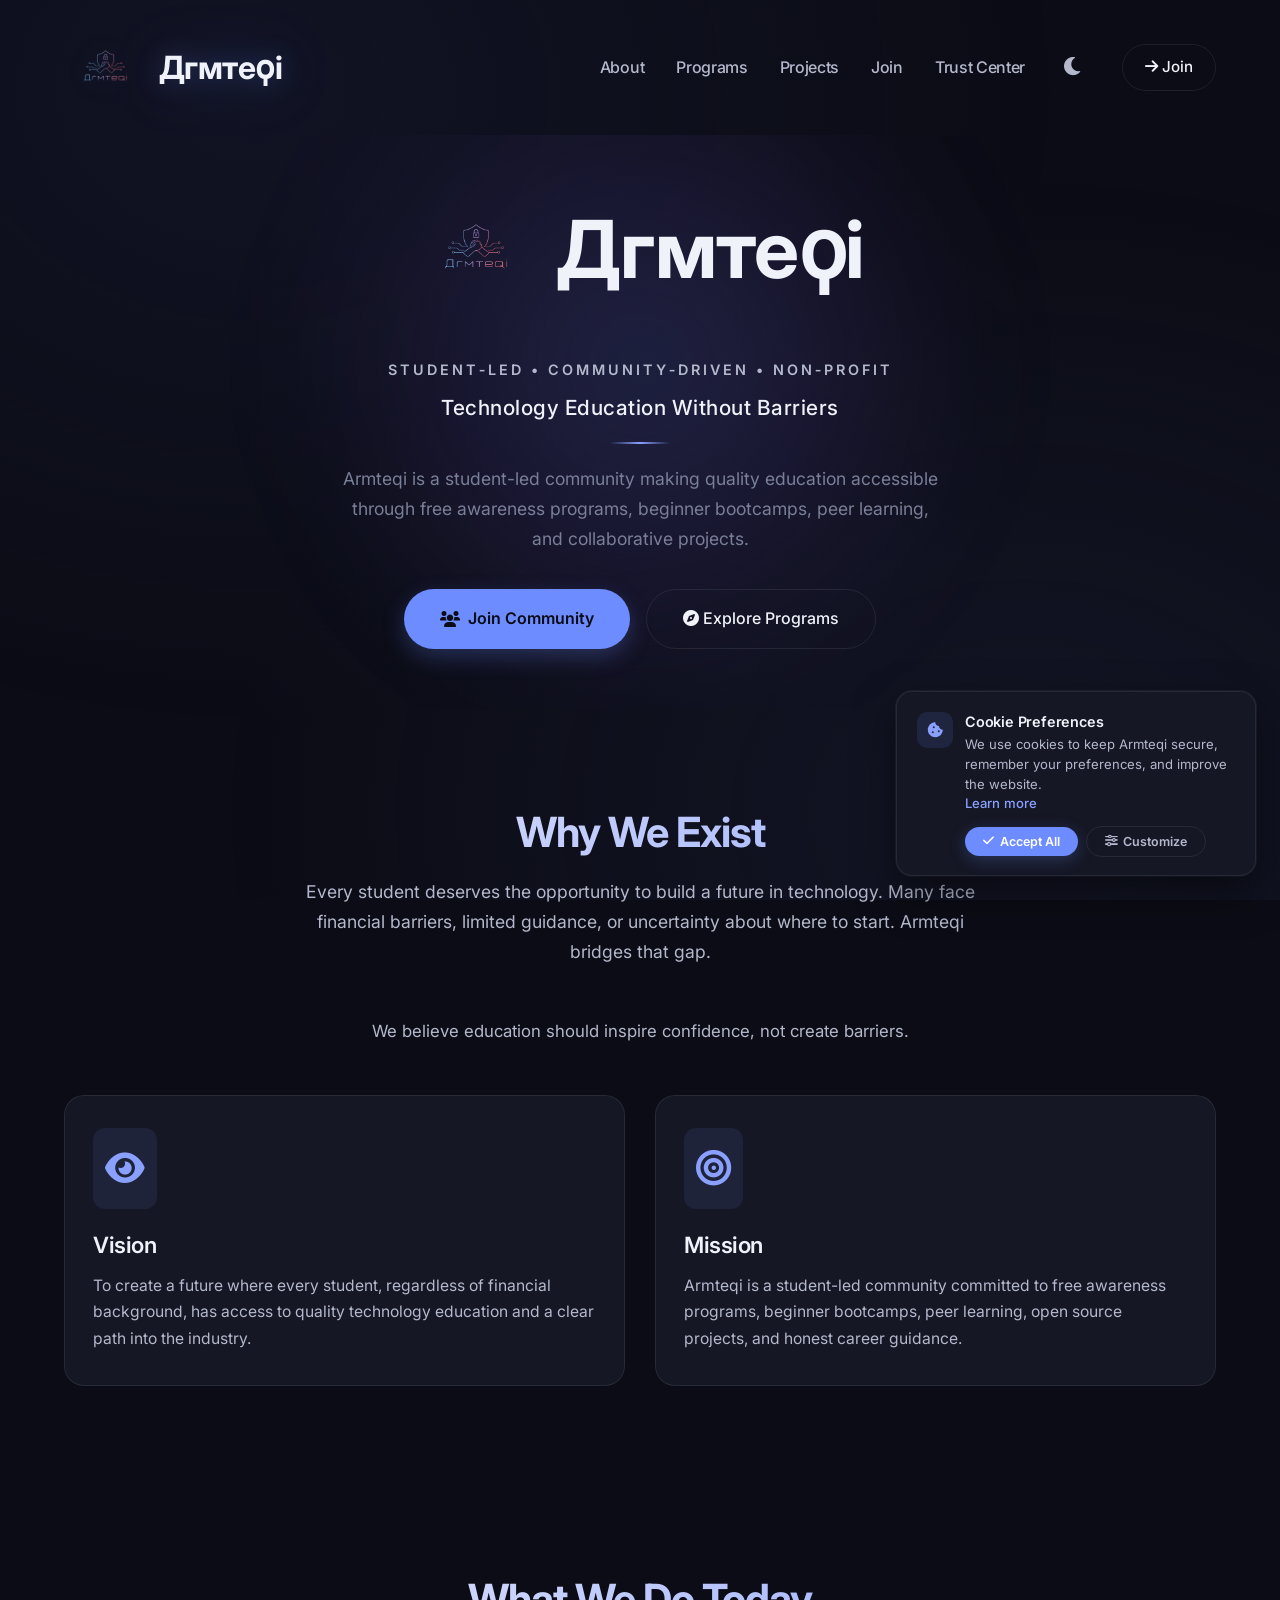
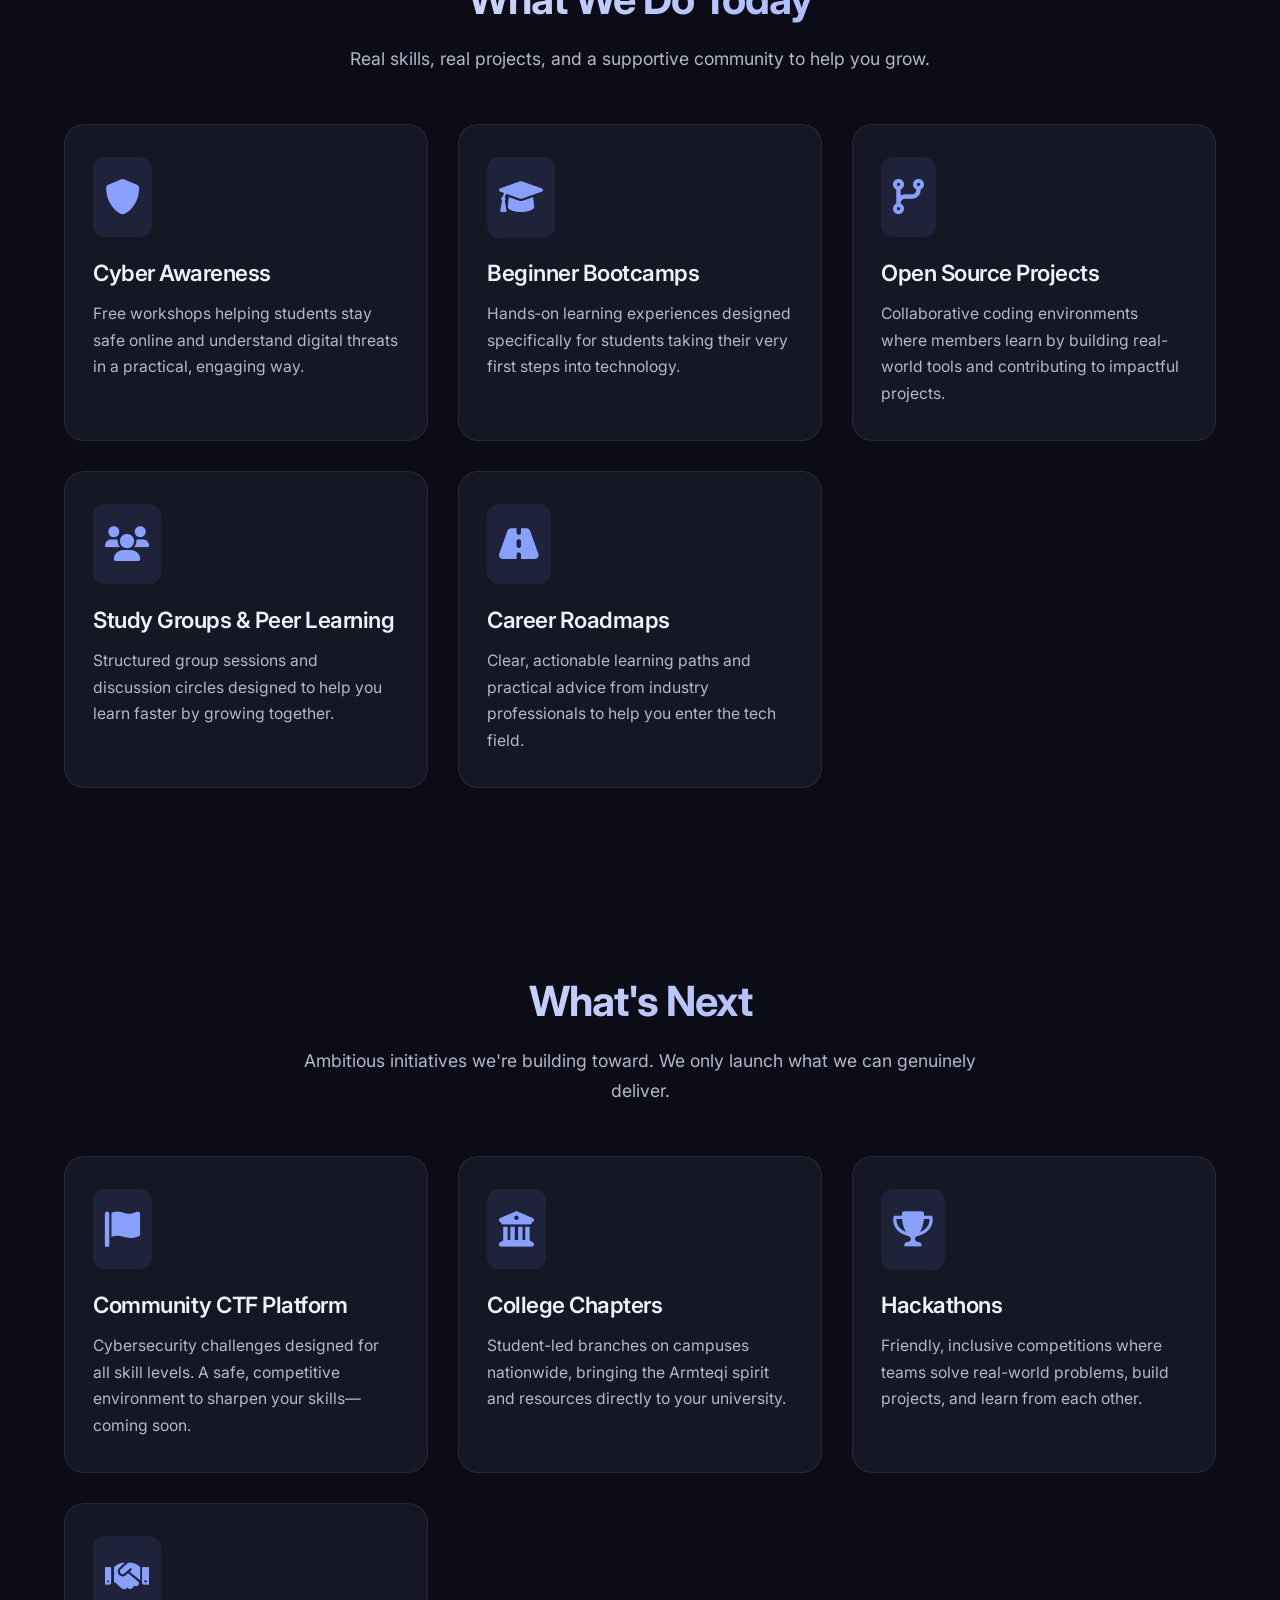
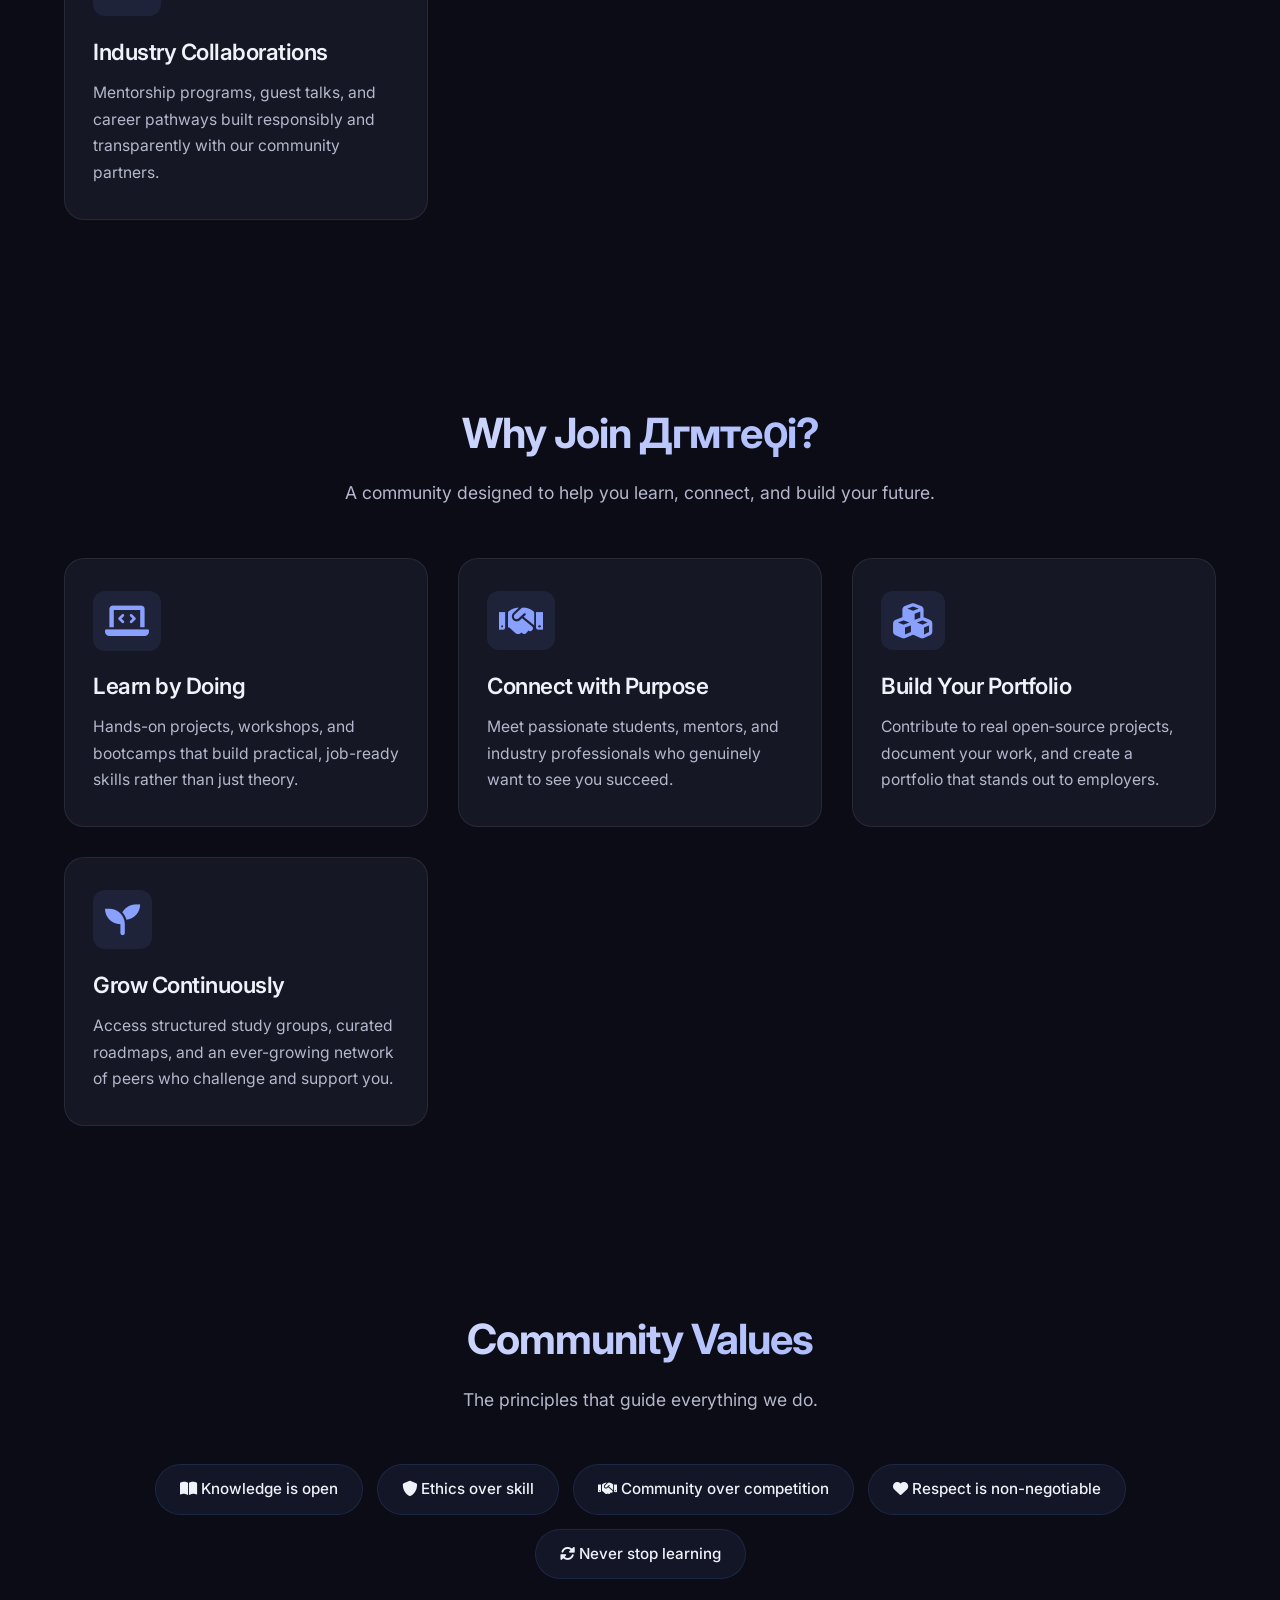
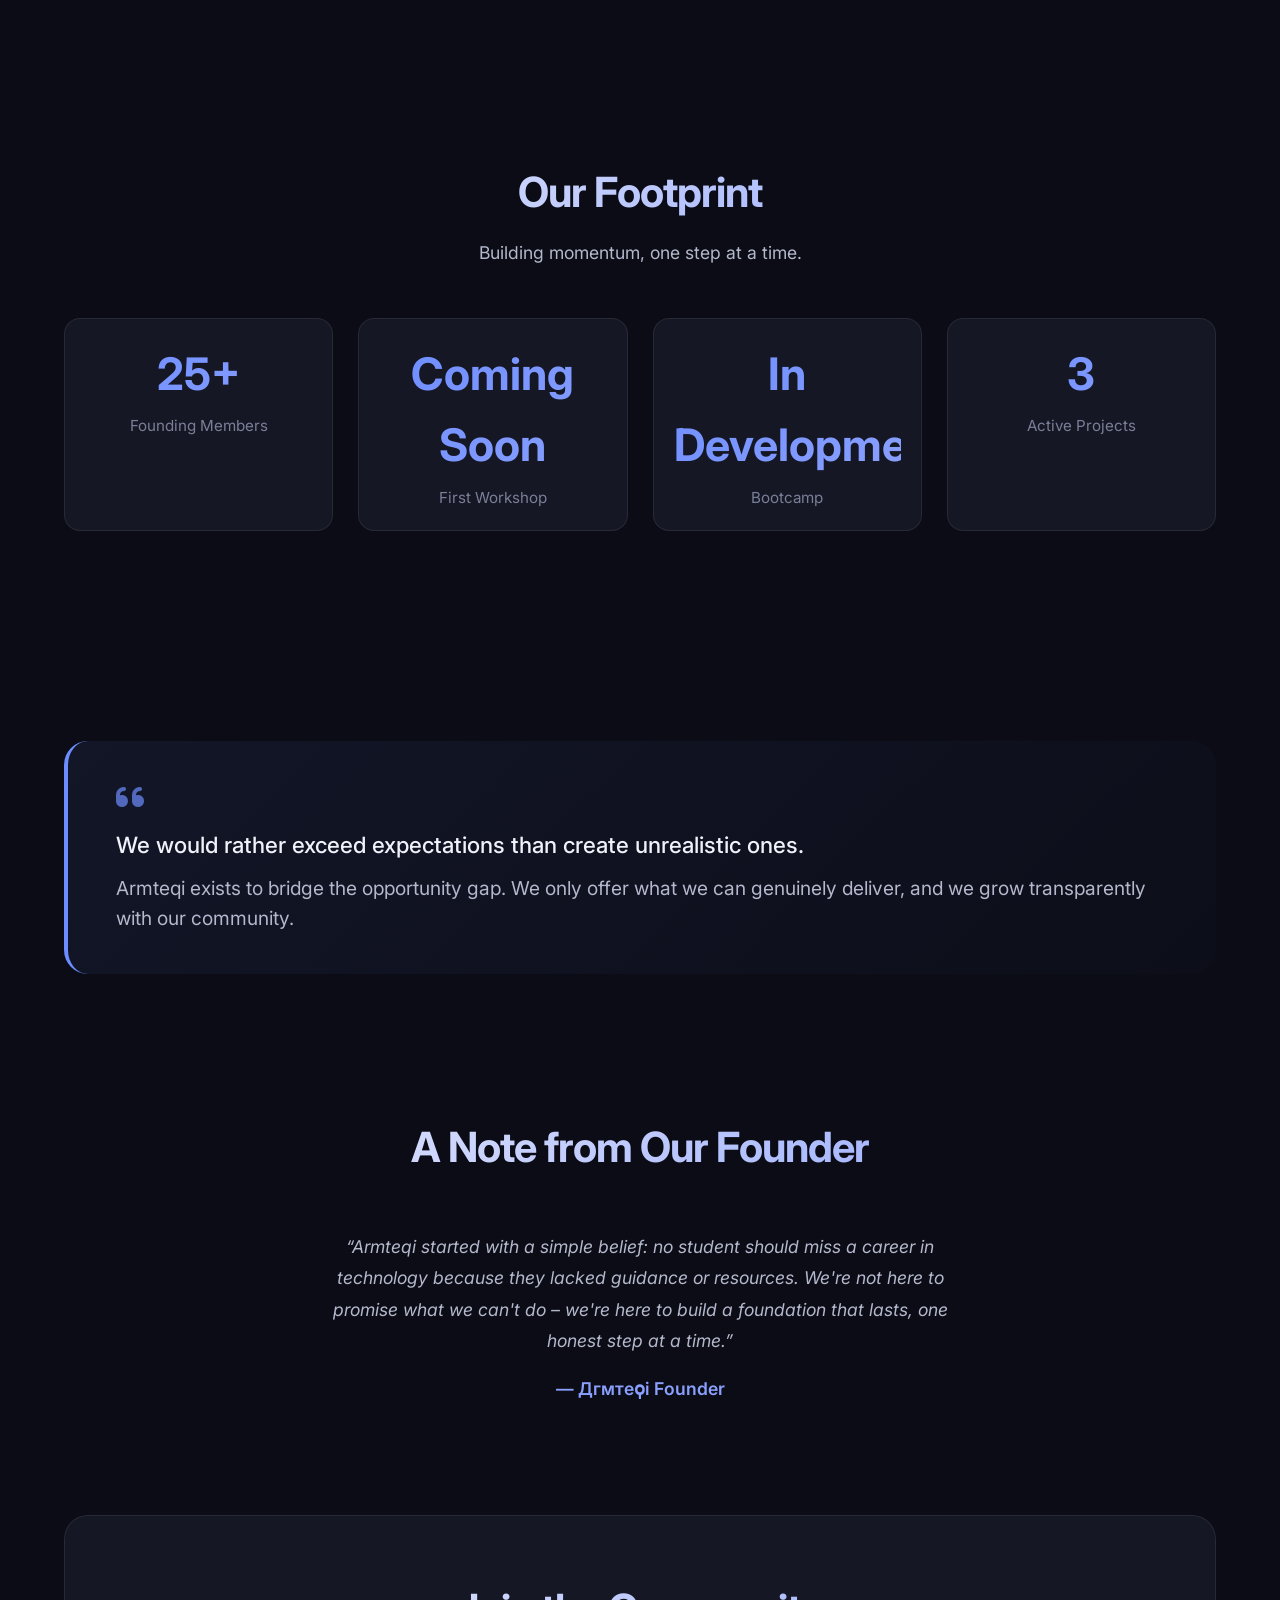
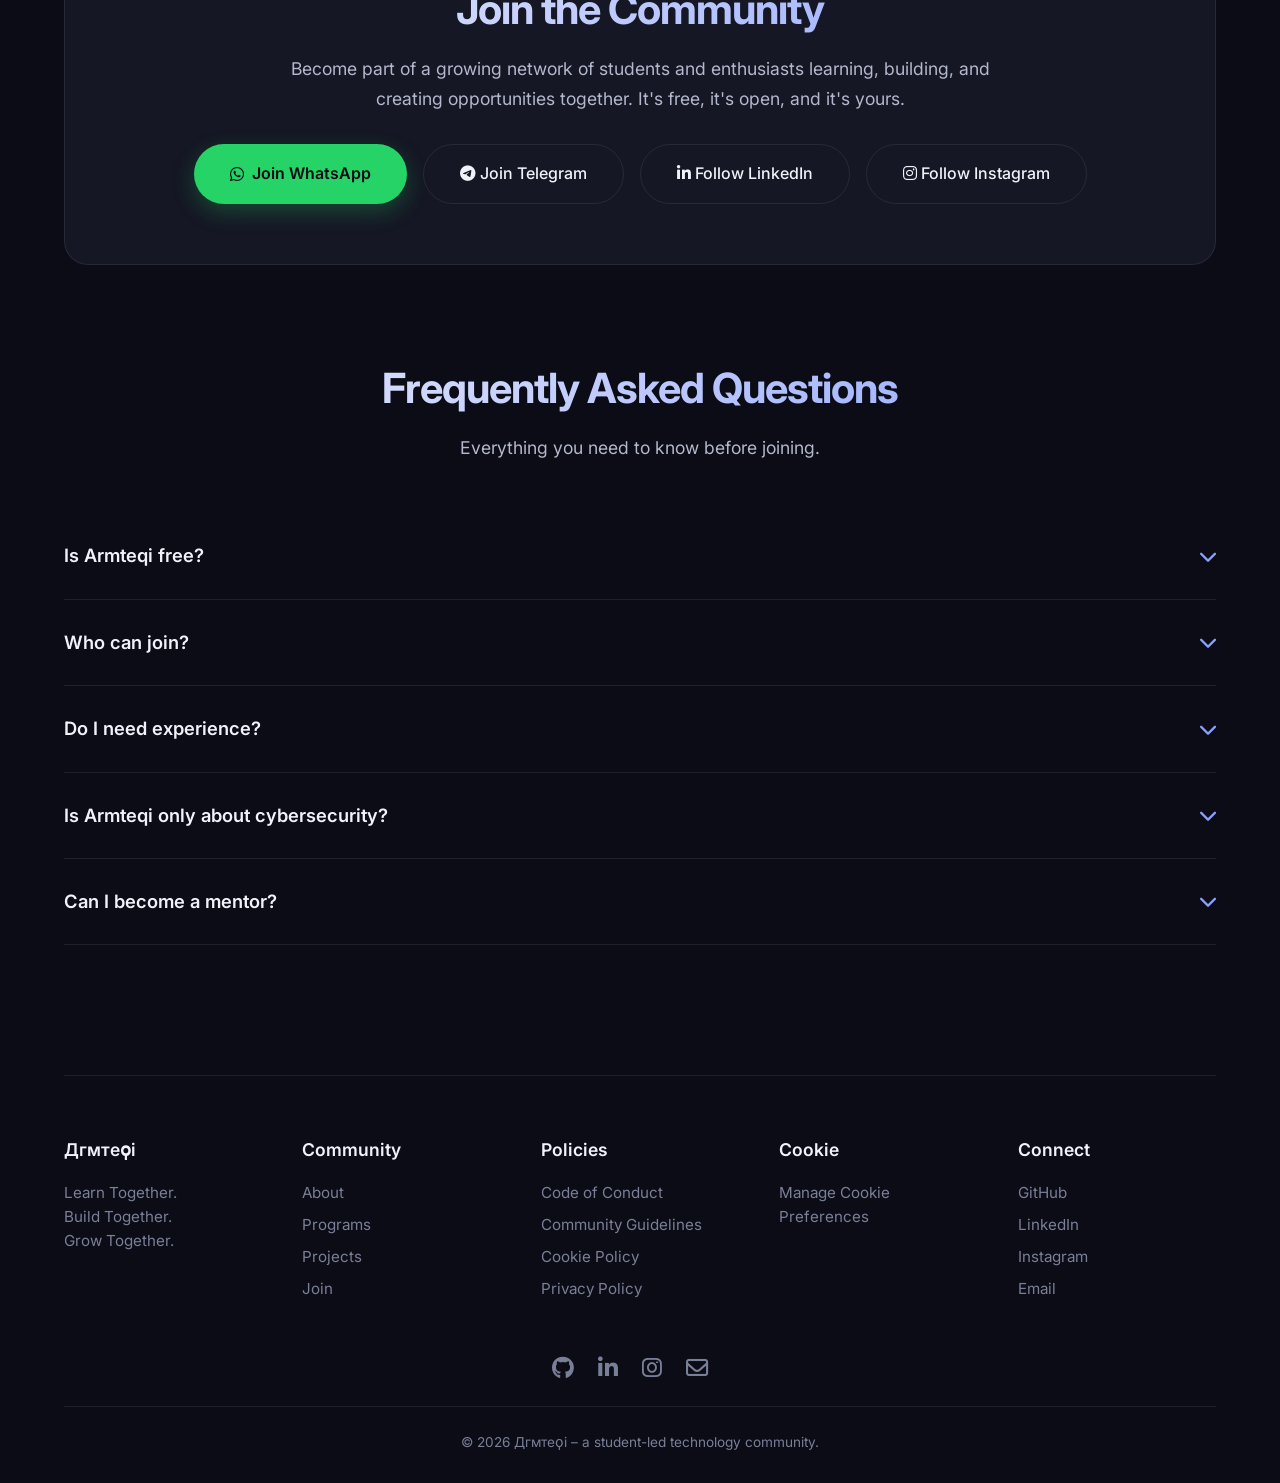
==== commit ae8f4c1f: "Refine Trust Center design and cyber ethics pages" ====
--- a/index.html
+++ b/index.html
@@ -54,7 +54,7 @@
         <a href="#today">Programs</a>
         <a href="#next">Projects</a>
         <a href="#join">Join</a>
-        <a href="https://armteqi.github.io/website/trust/index.html">Policy</a>
+        <a href="https://armteqi.github.io/website/trust/index.html">Trust Center</a>
         <button class="theme-toggle" id="themeToggle" aria-label="Toggle dark/light mode">
           <i class="fas fa-moon"></i>
         </button>
@@ -239,7 +239,7 @@
          <h4>Cookie</h4>
          <a href="#" class="cookie-manage-link">Manage Cookie Preferences</a>
         </div>    
-        <div><h4>Connect</h4><a href="#">GitHub</a><a href="#">LinkedIn</a><a href="#">Instagram</a><a href="mailto:hello@armteqi.org">Email</a></div>
+        <div><h4>Connect</h4><a href="#">GitHub</a><a href="#">LinkedIn</a><a href="#">Instagram</a><a href="mailto:armteqi.community@gmail.com">Email</a></div>
       </div>
       <div class="social-icons" style="margin: 30px 0 20px; text-align: center;">
         <a href="#" aria-label="GitHub"><i class="fab fa-github"></i></a>
@@ -264,8 +264,7 @@
       <div class="desc">
         We use cookies to keep Armteqi secure, remember your preferences, and improve the website.
         <br />
-        <a href="https://armteqi.github.io/website/trust/privacy-policy.html">Learn more</a>
-      </div>
+        <a href="trust/privacy-policy.html">Learn more</a>      </div>
       <div class="actions">
         <button class="btn btn-primary" id="cookieAcceptBtn">
           <i class="fas fa-check"></i> Accept All
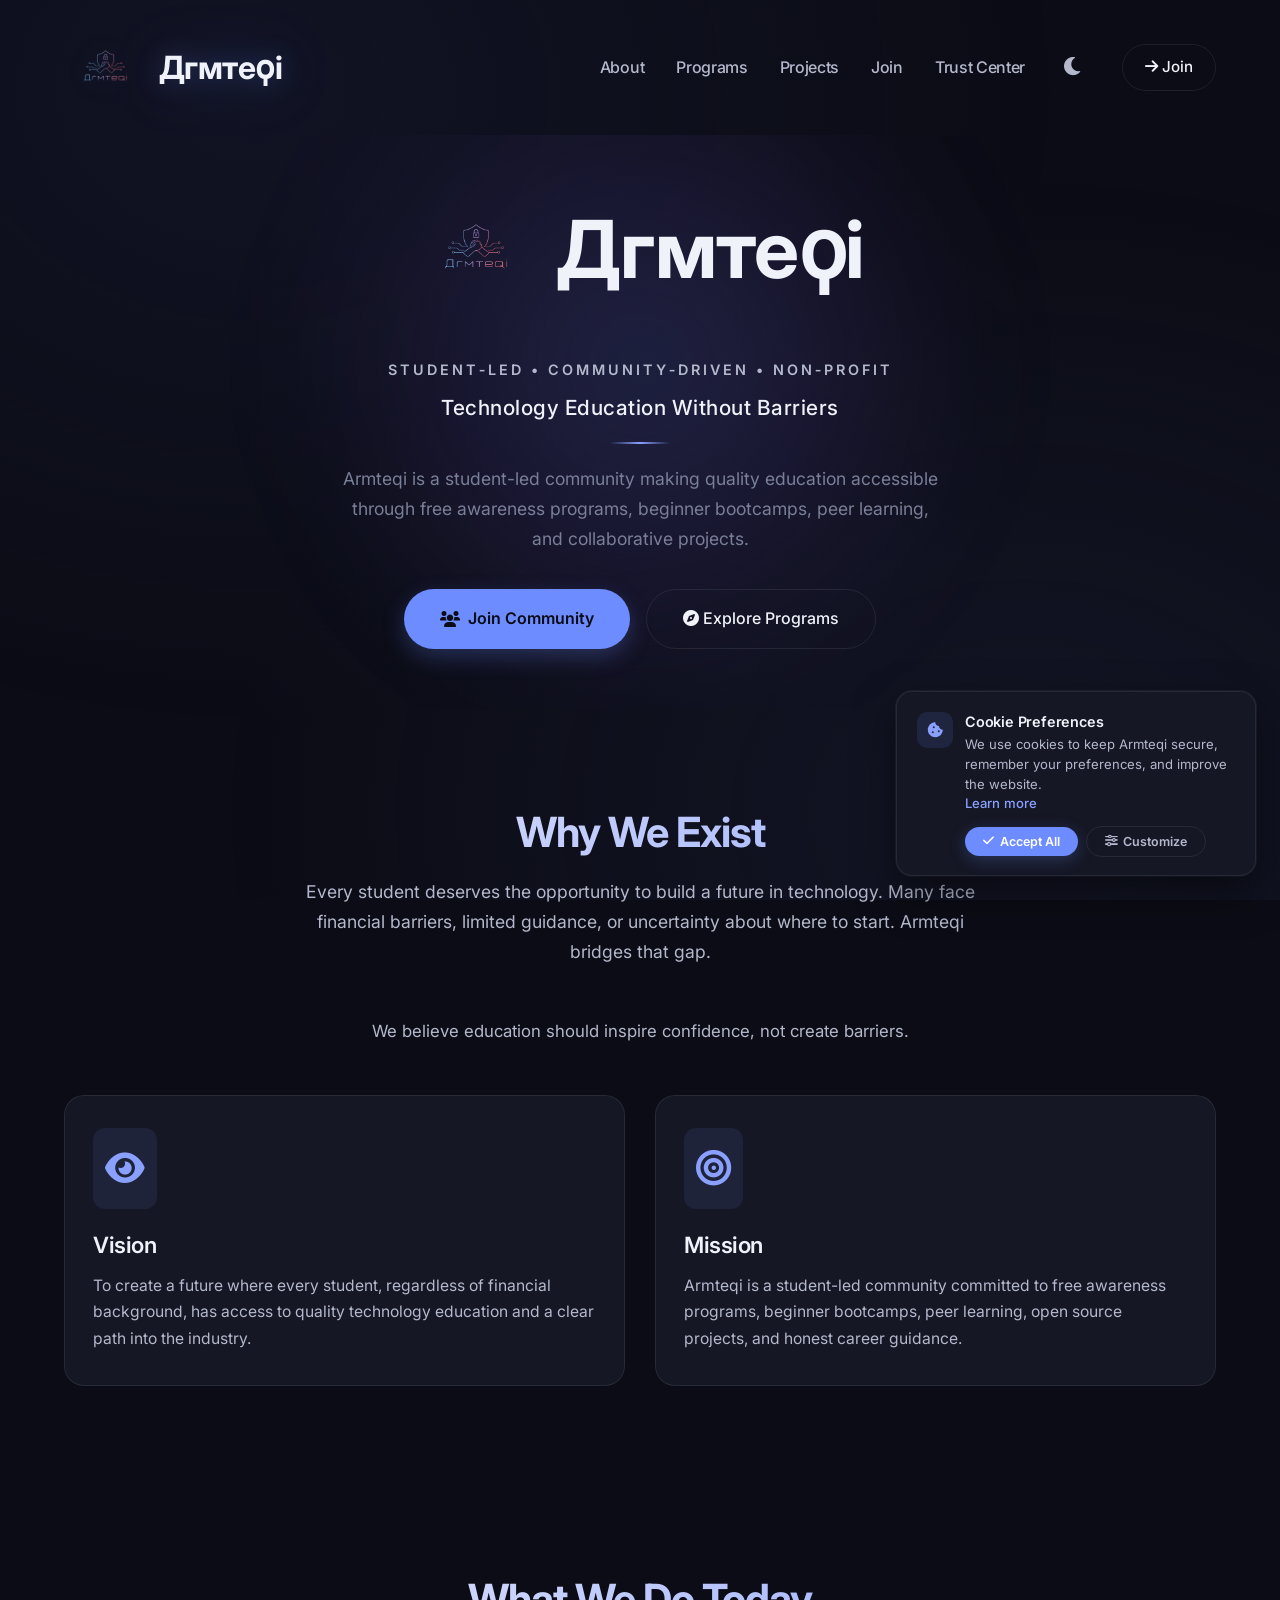
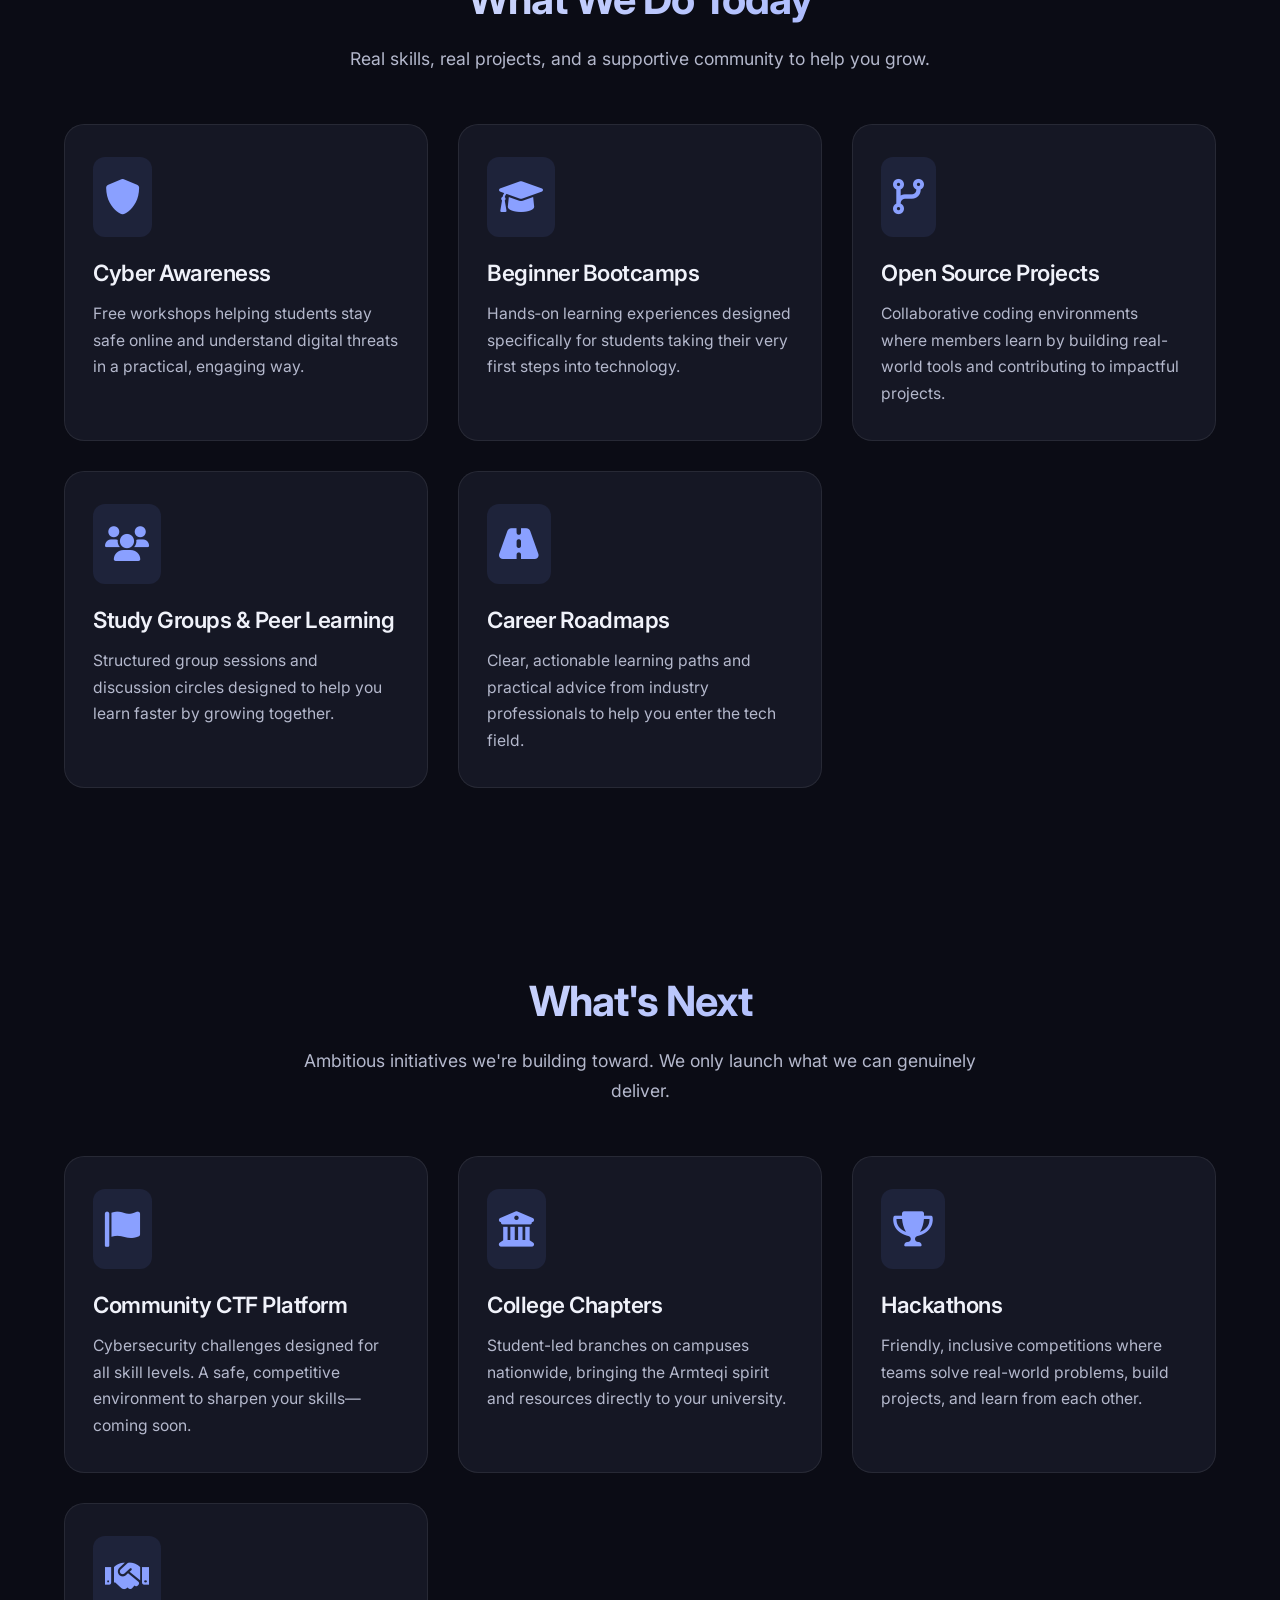
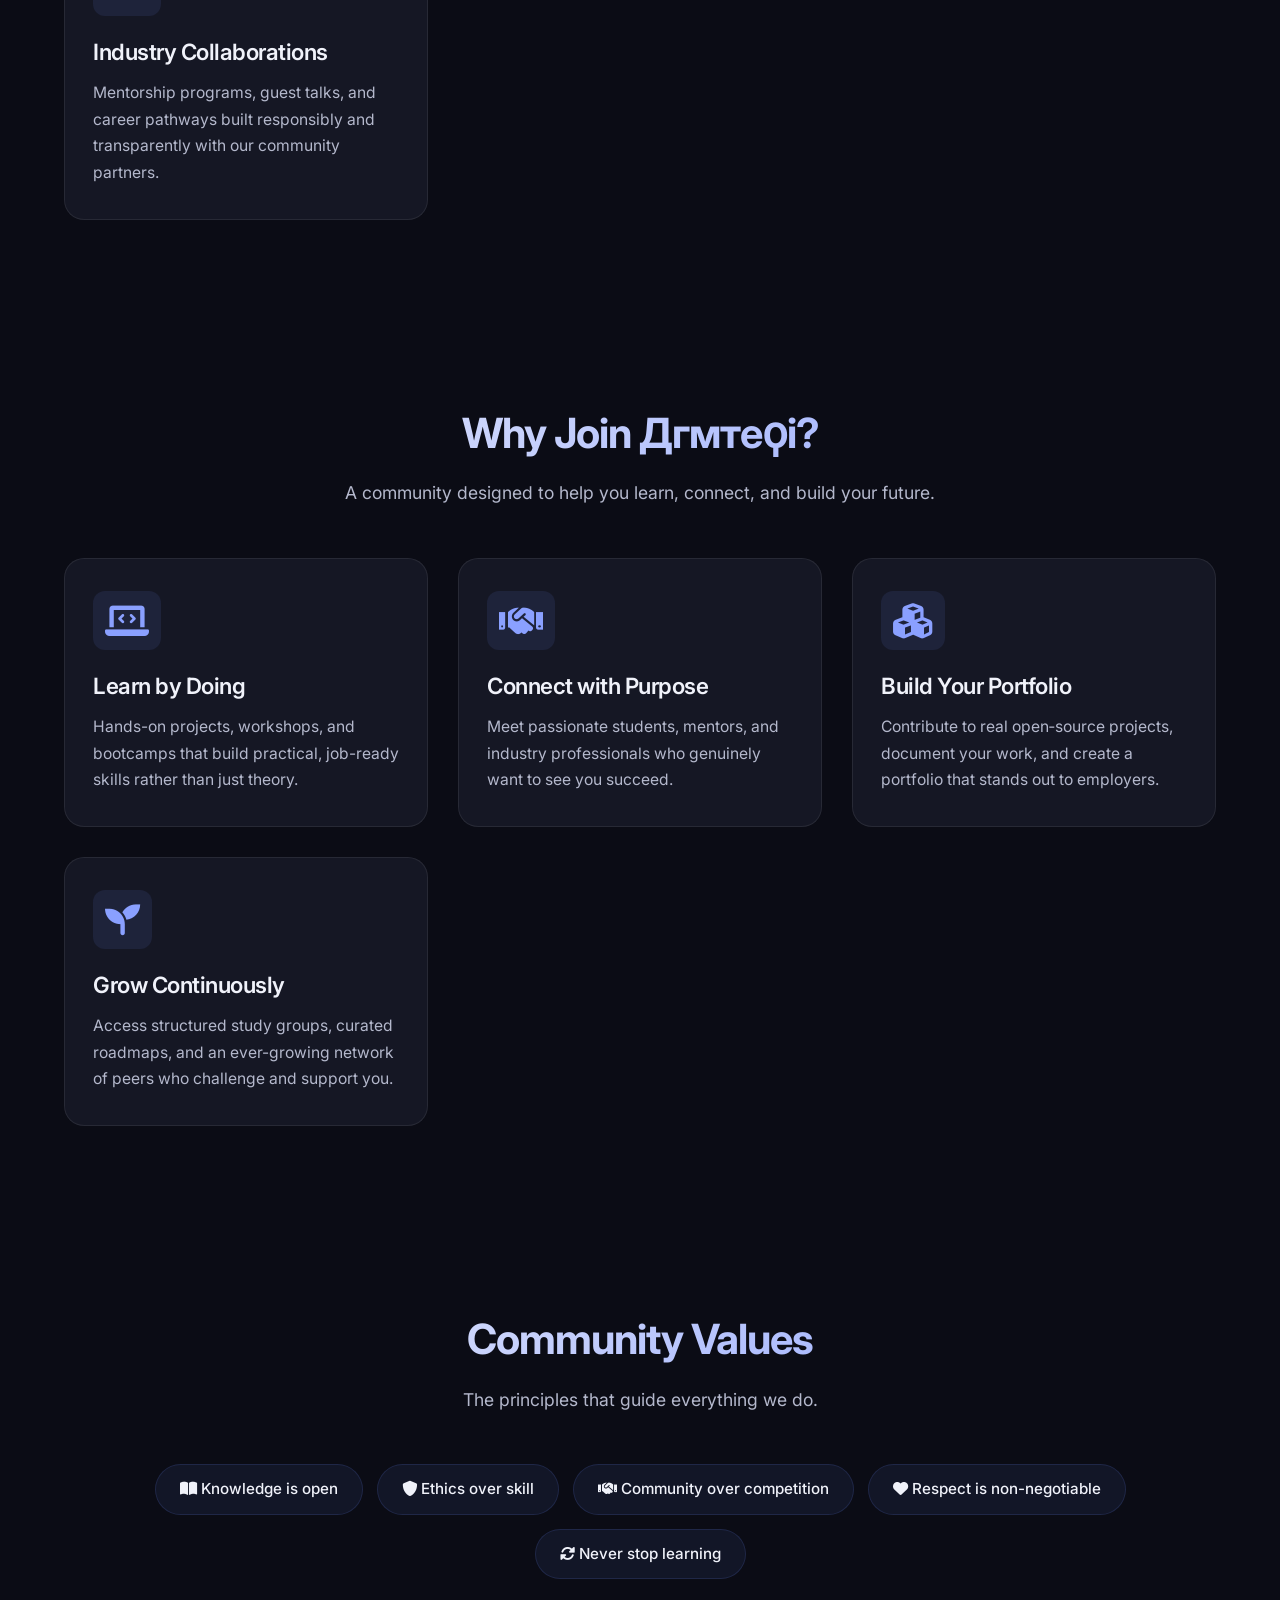
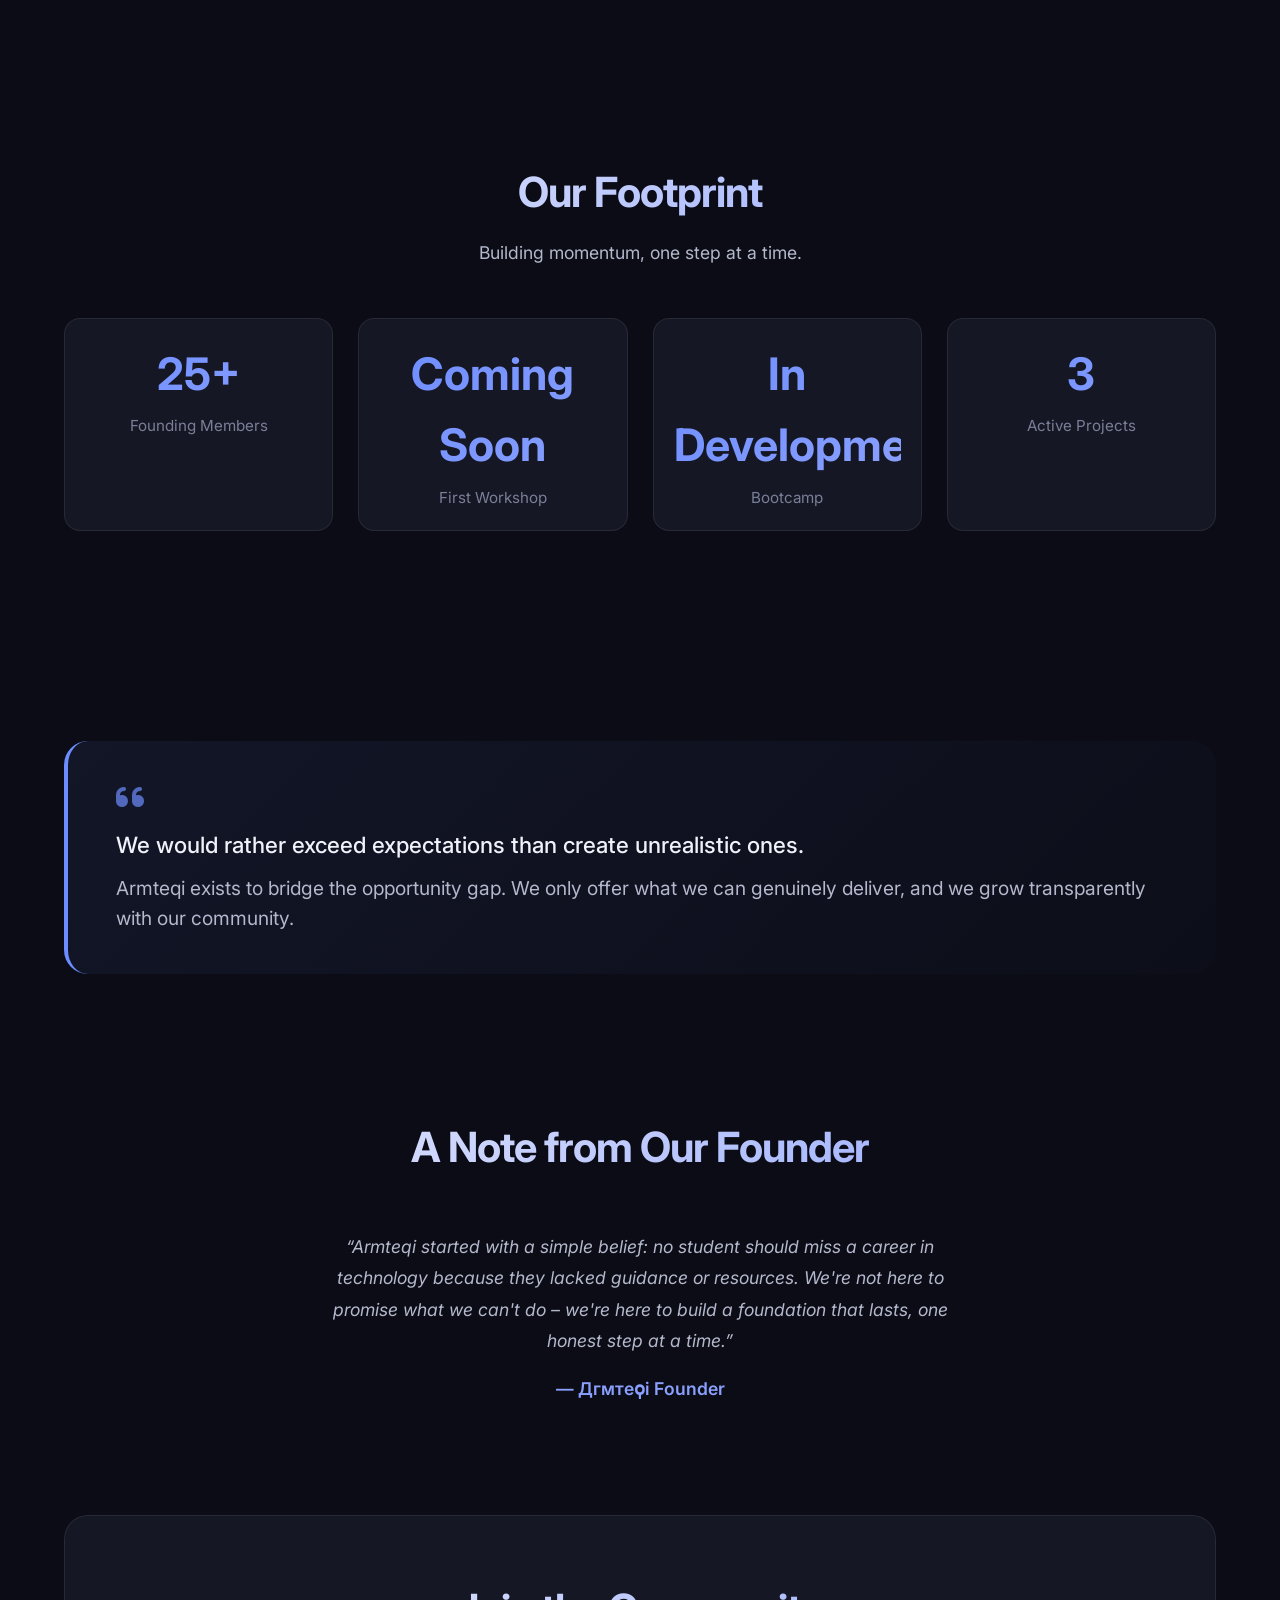
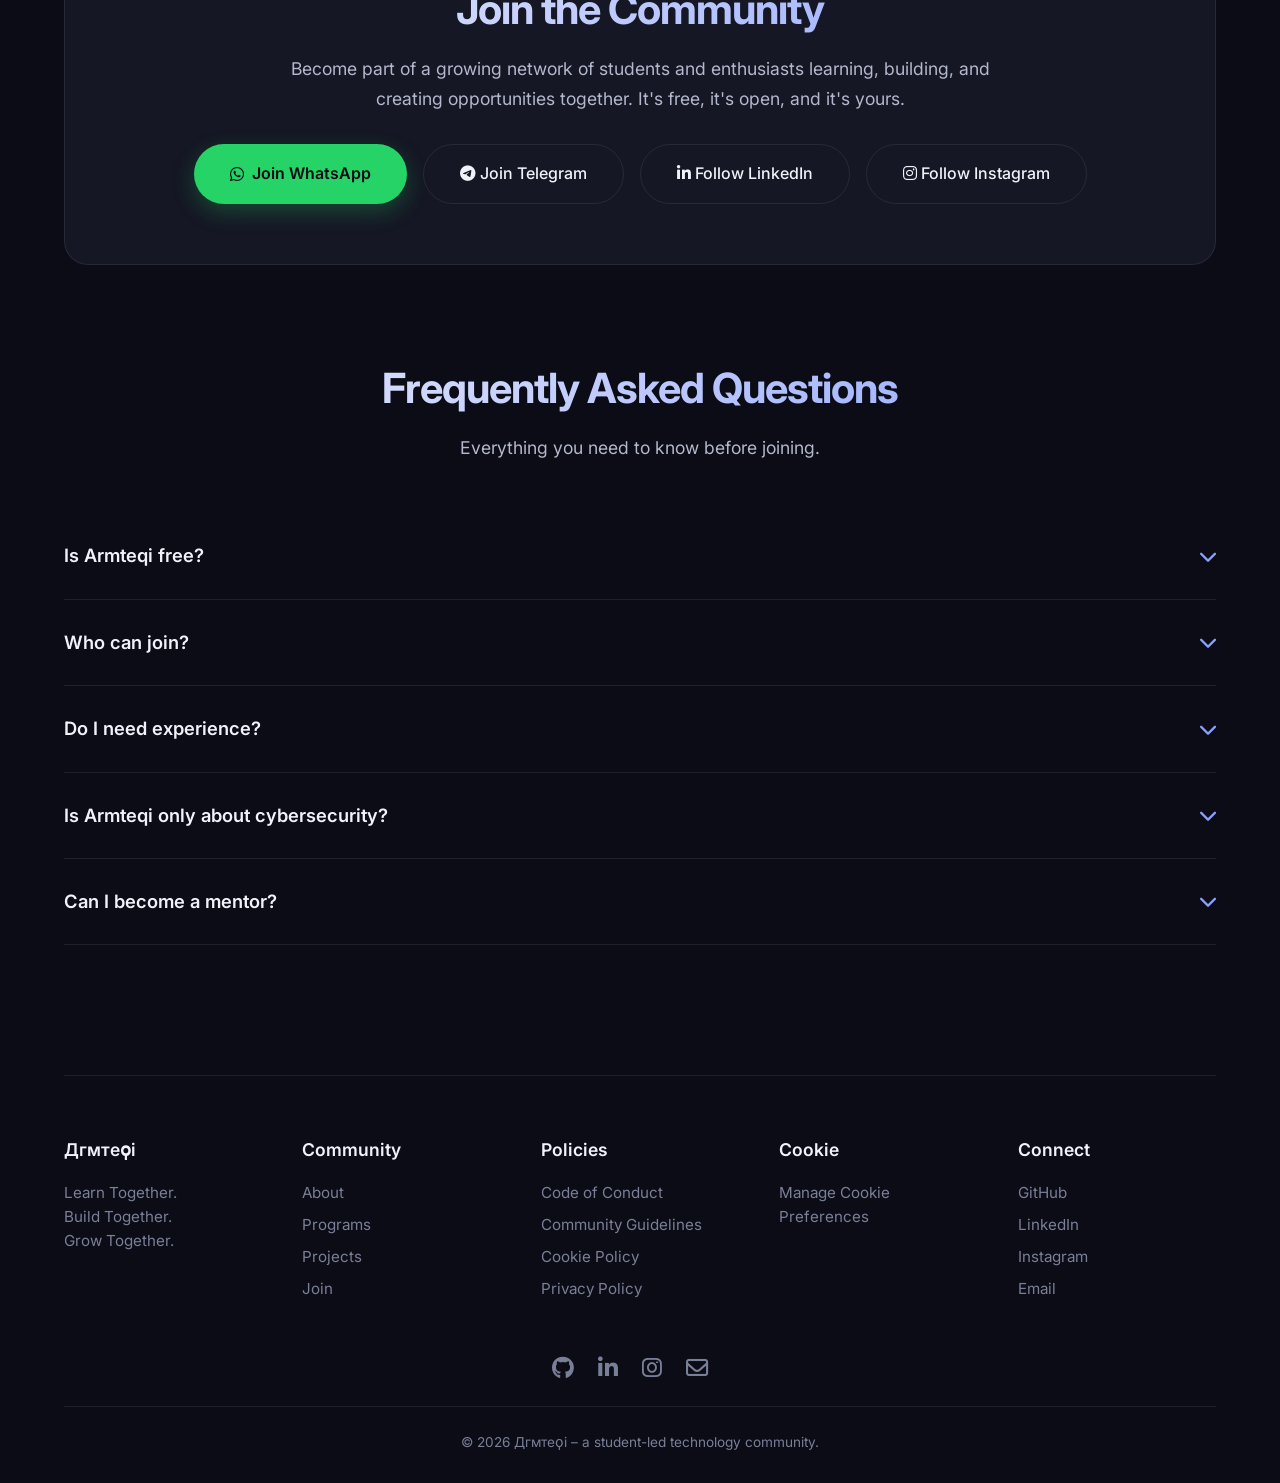
==== commit 1d86ab7c: "Add founder journal blog page" ====
--- a/index.html
+++ b/index.html
@@ -50,7 +50,7 @@
       </a>
       
       <div class="nav-links">
-        <a href="#about">About</a>
+        <a href="blog.html">About</a>
         <a href="#today">Programs</a>
         <a href="#next">Projects</a>
         <a href="#join">Join</a>
@@ -233,7 +233,7 @@
     <footer>
       <div class="footer-grid">
         <div><h4>Дгмтеϙі</h4><p style="color: var(--text-muted); font-size:0.95rem; line-height:1.6;">Learn Together.<br>Build Together.<br>Grow Together.</p></div>
-        <div><h4>Community</h4><a href="#about">About</a><a href="#today">Programs</a><a href="#next">Projects</a><a href="#join">Join</a></div>
+        <div><h4>Community</h4><a href="https://armteqi.github.io/website/blog.html">About</a><a href="#today">Programs</a><a href="#next">Projects</a><a href="#join">Join</a></div>
         <div><h4>Policies</h4><a href="https://armteqi.github.io/website/trust/code-of-conduct.html">Code of Conduct</a><a href="https://armteqi.github.io/website/trust/community-guidelines.html">Community Guidelines</a><a href="https://armteqi.github.io/website/trust/cookie-policy.html">Cookie Policy</a><a href="https://armteqi.github.io/website/trust/privacy-policy.html">Privacy Policy</a></div>
         <div>
          <h4>Cookie</h4>
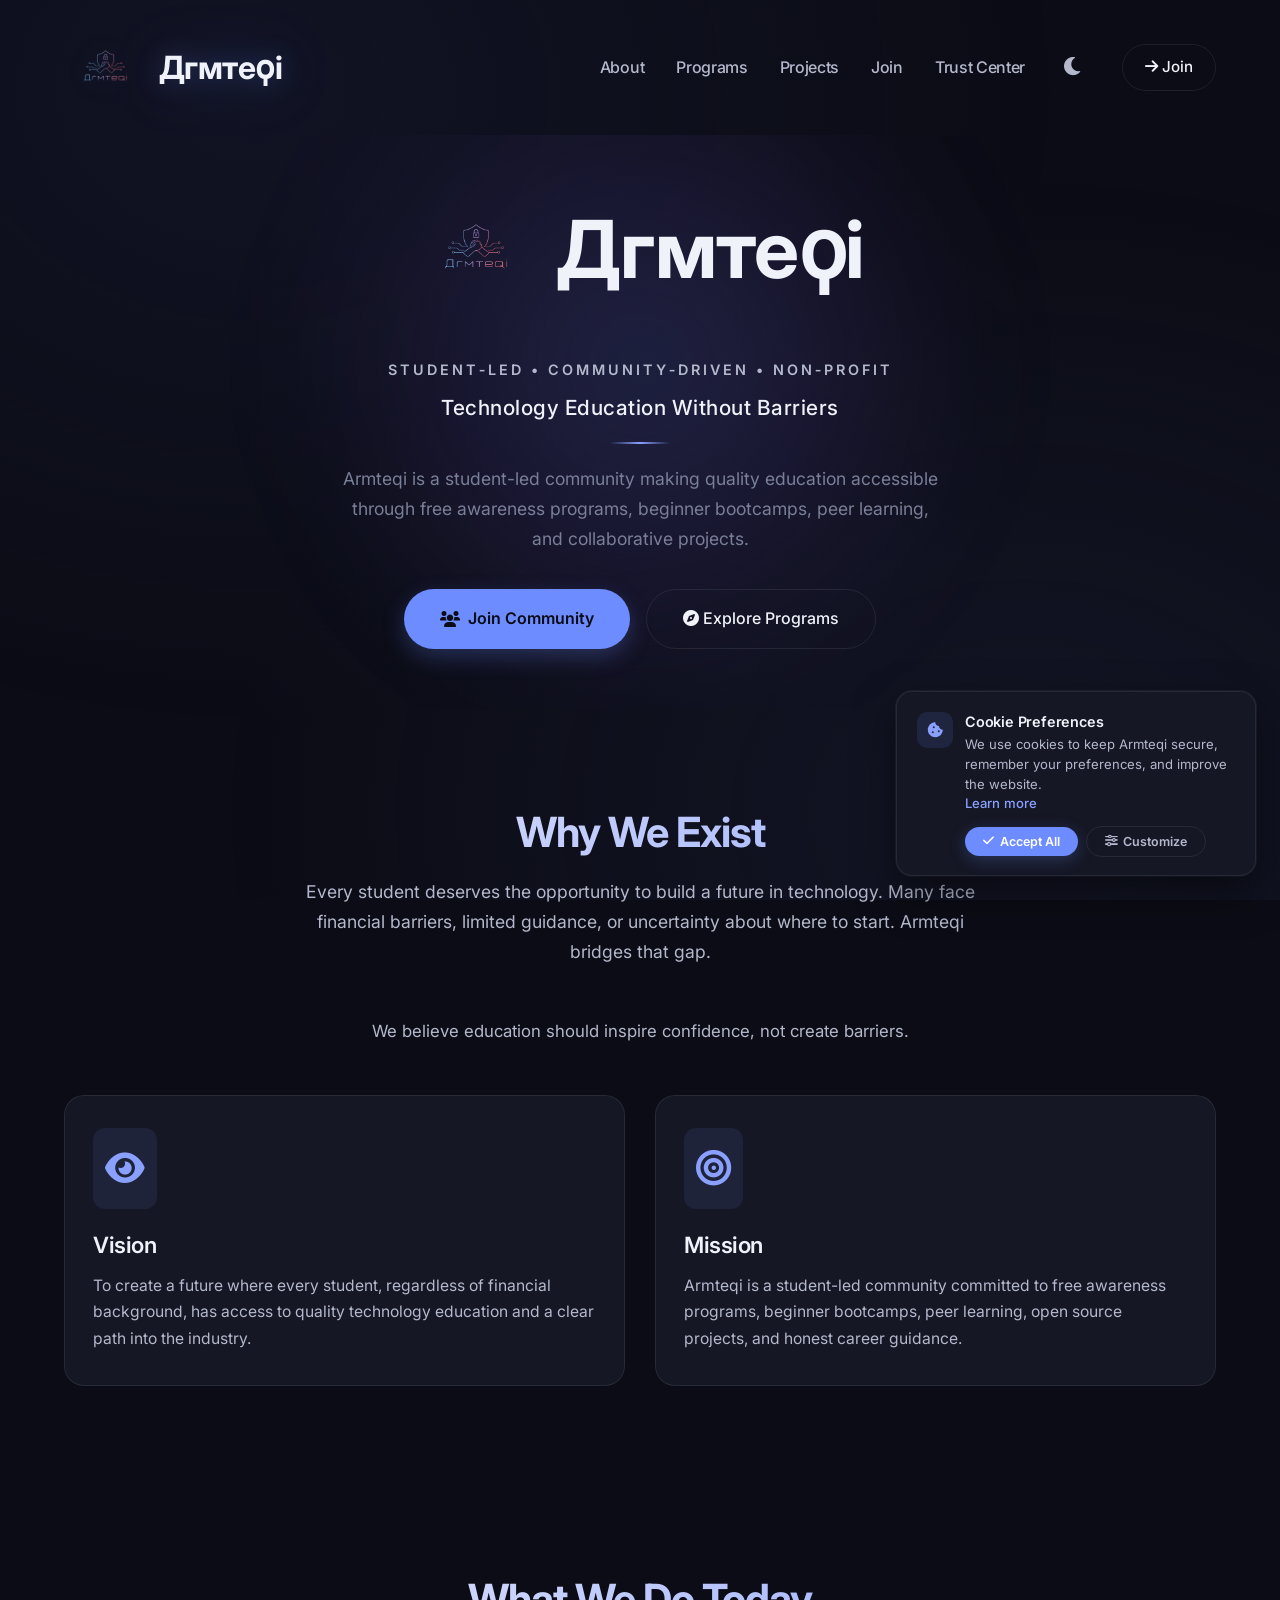
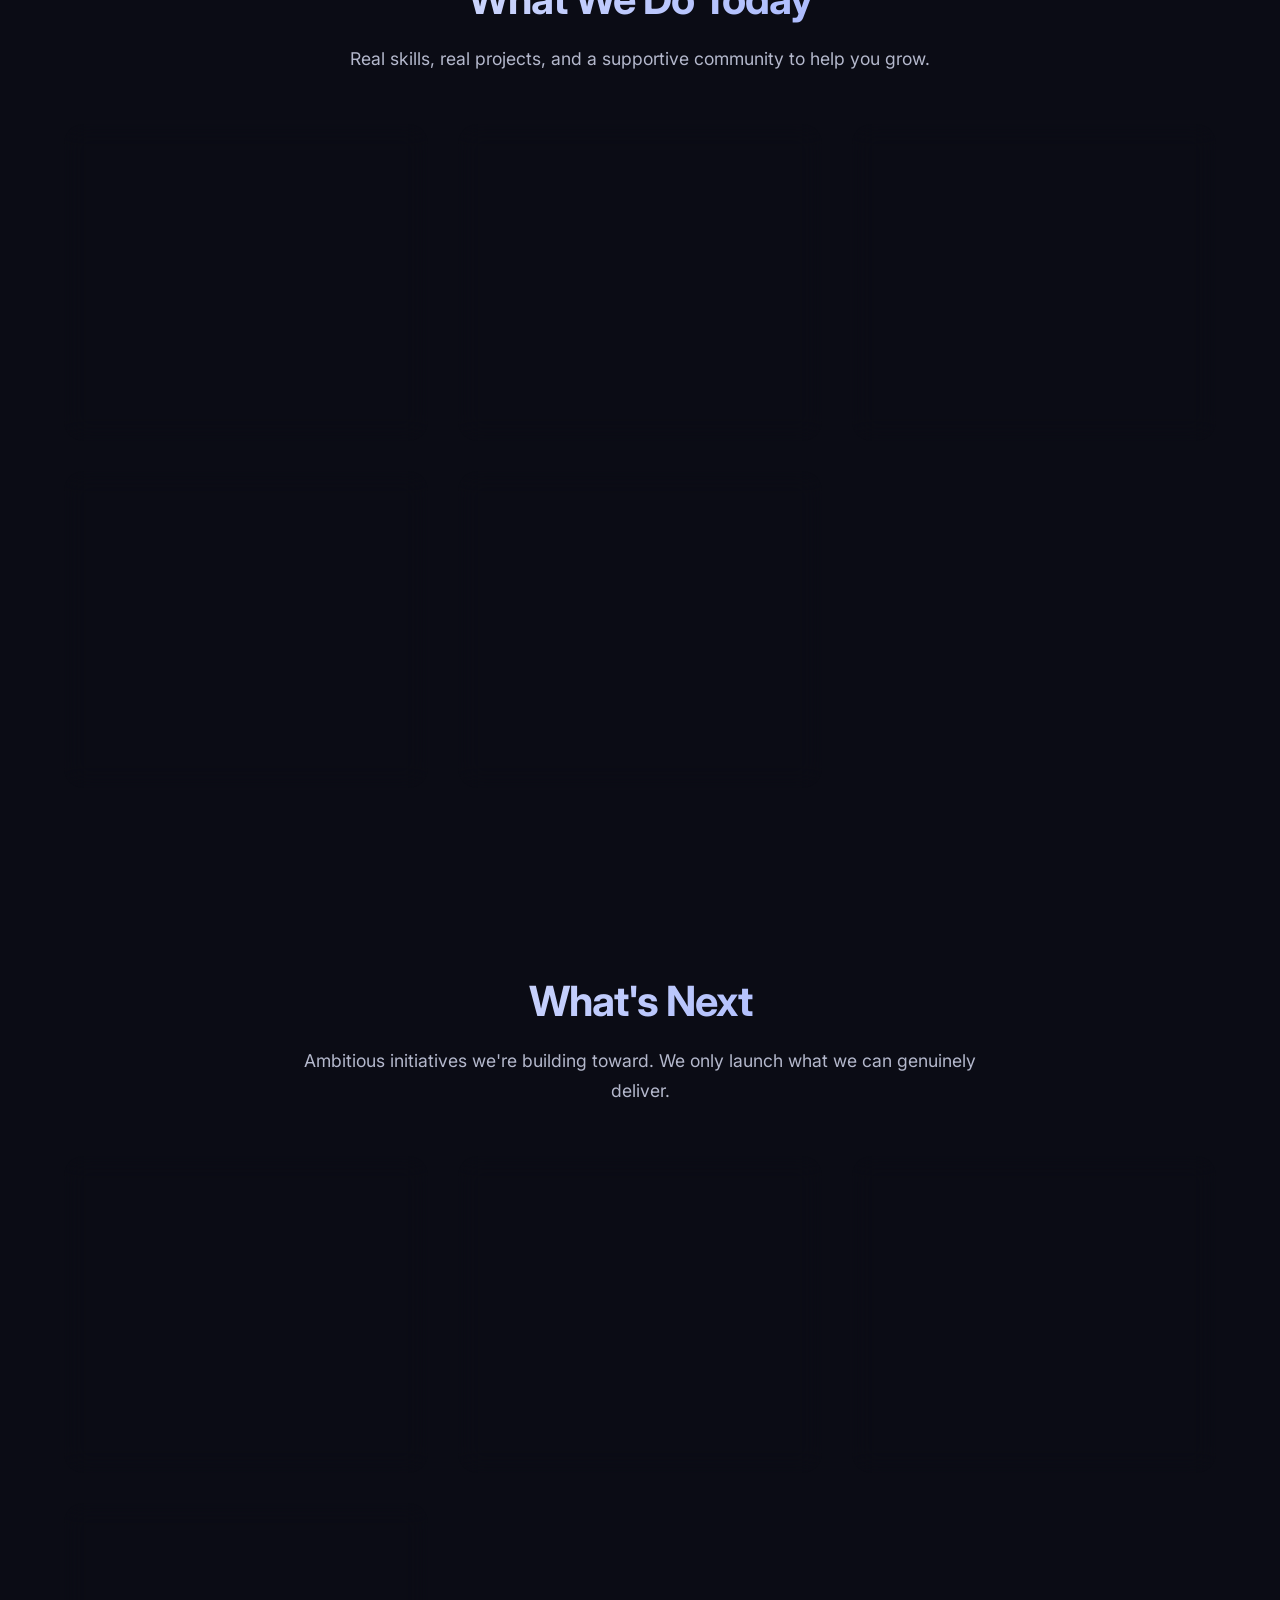
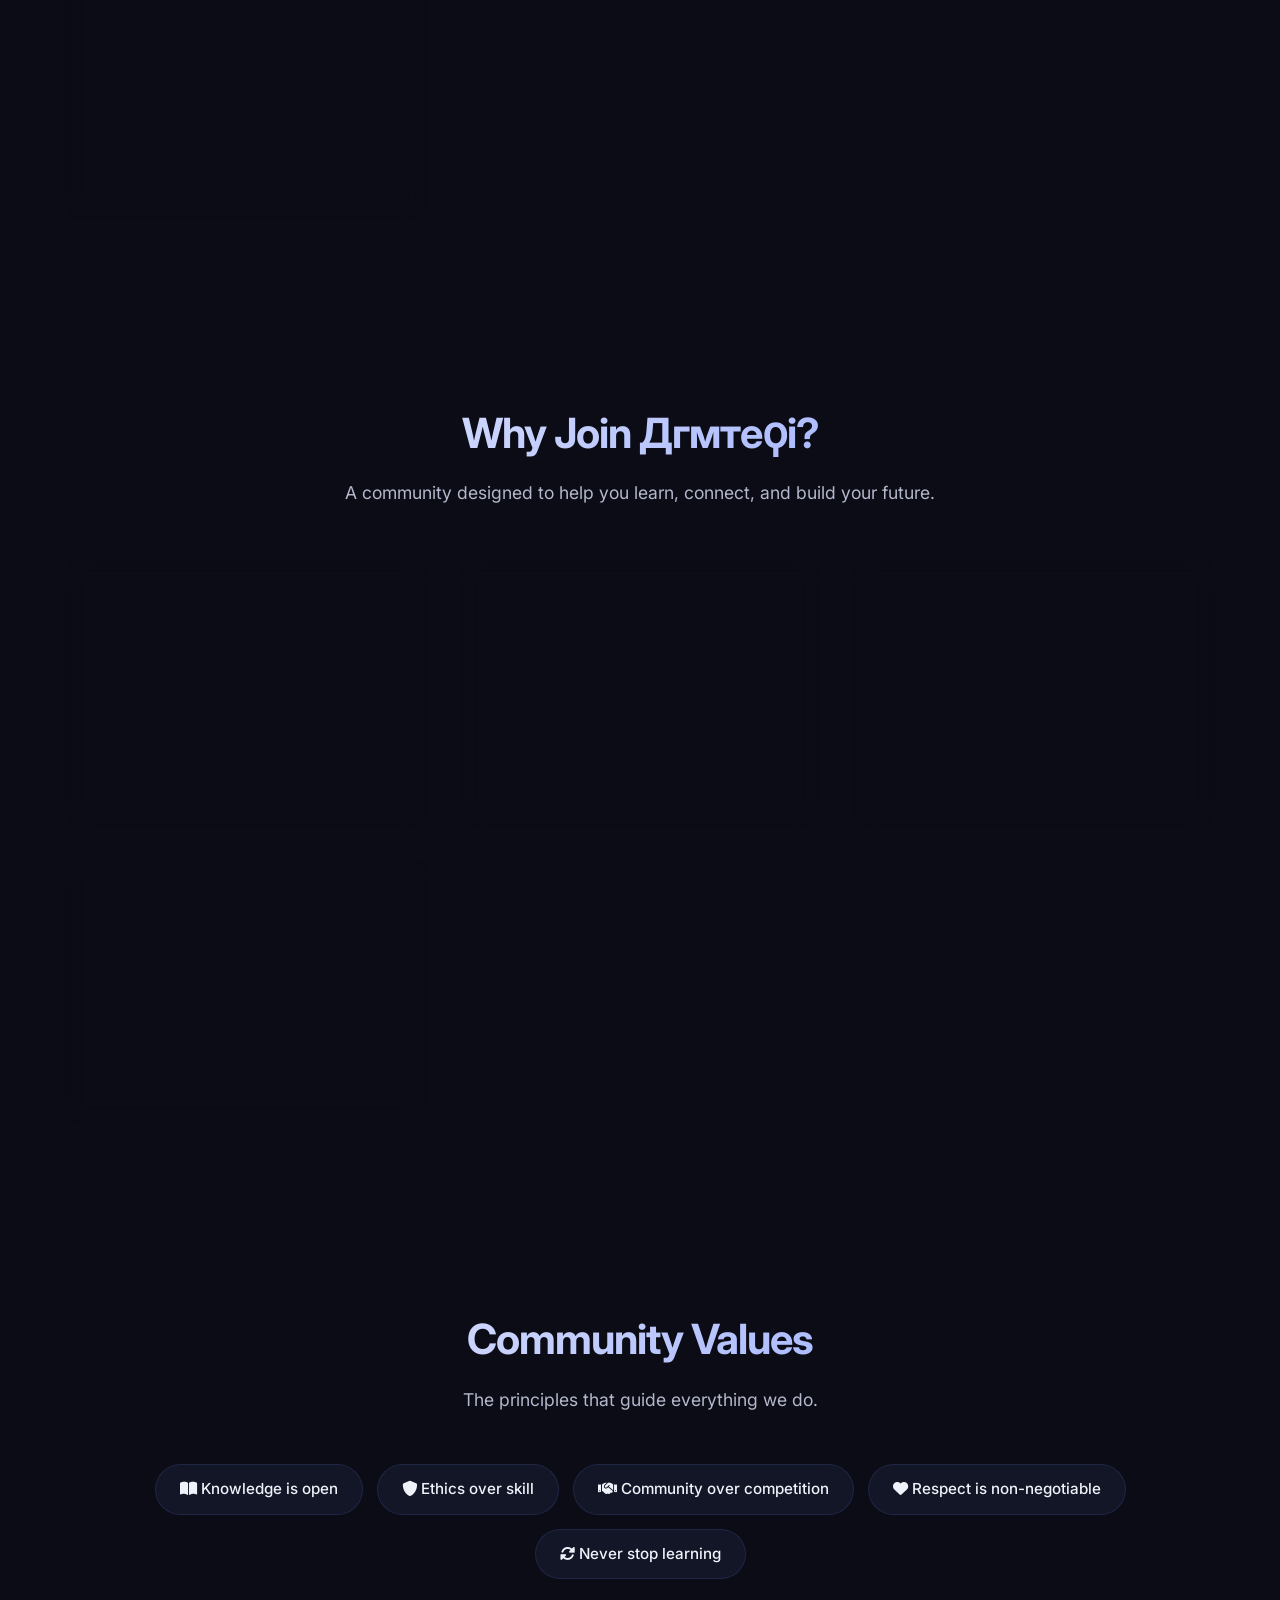
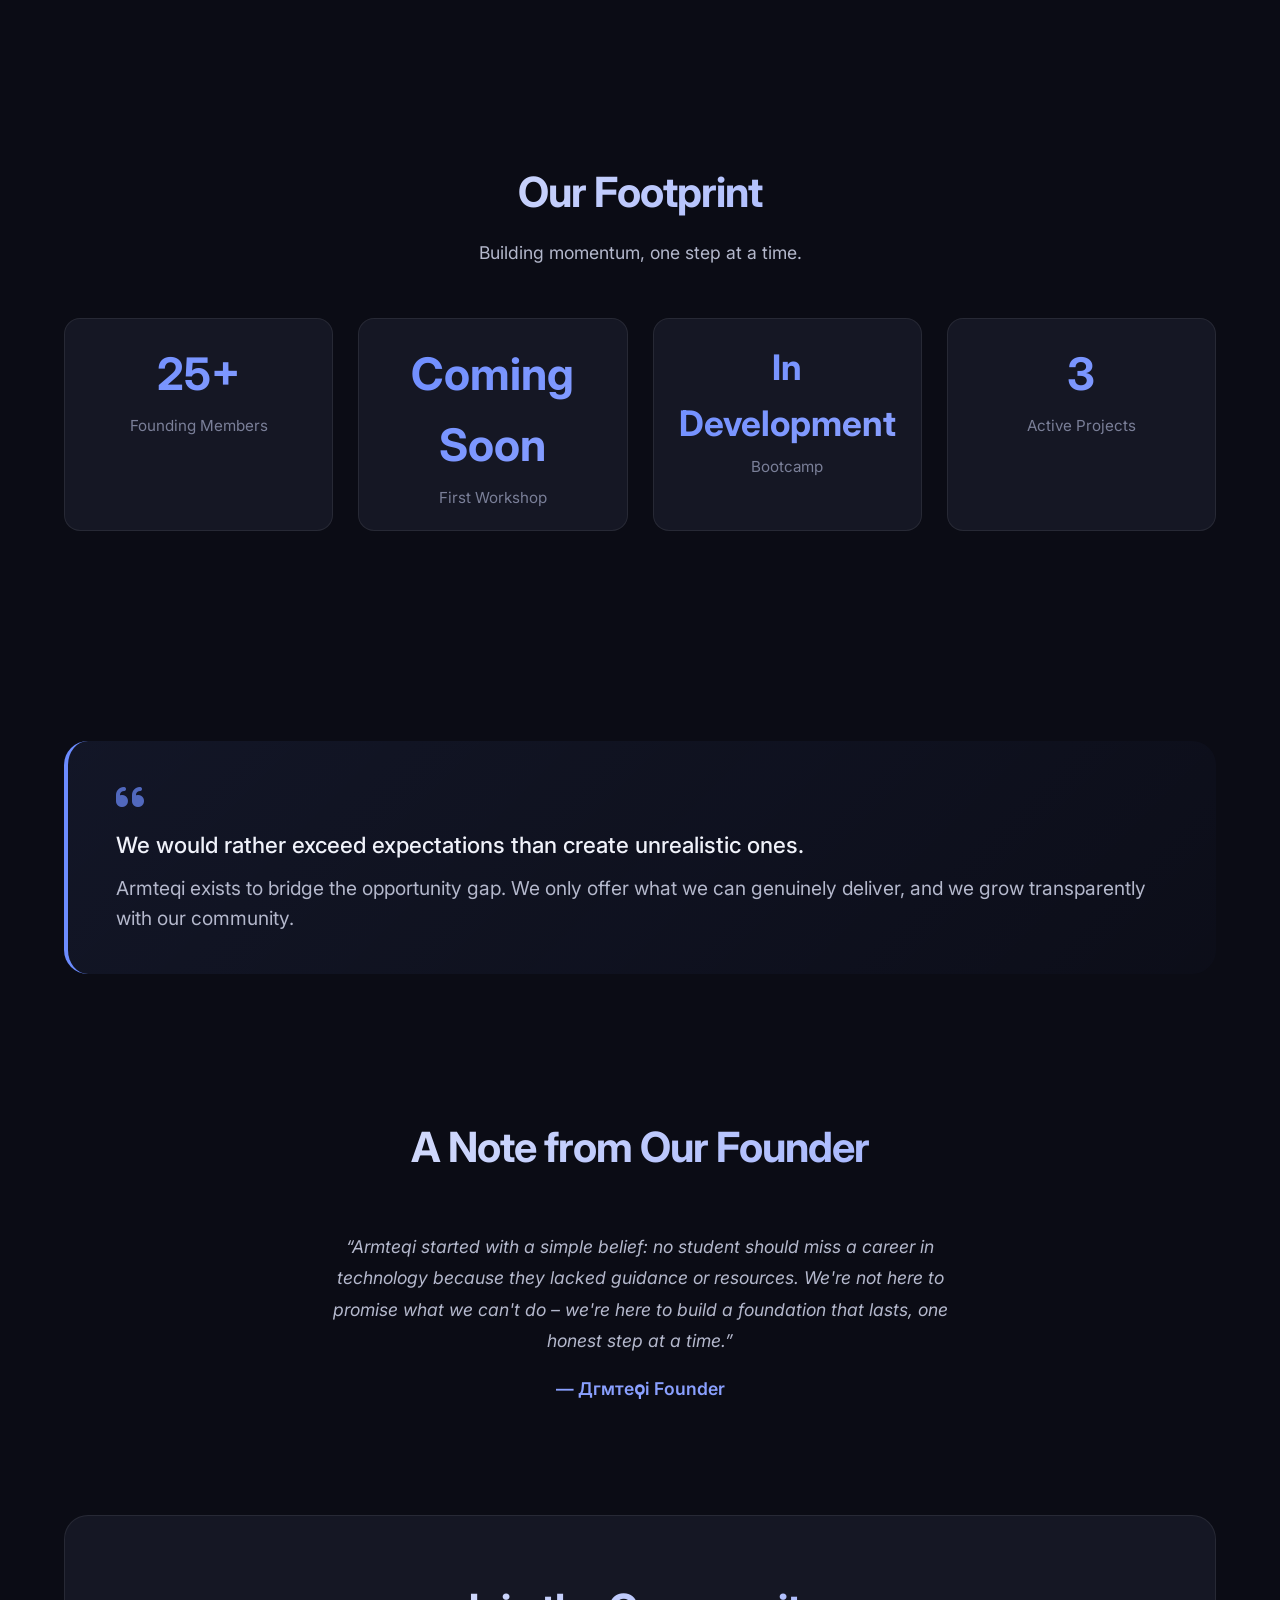
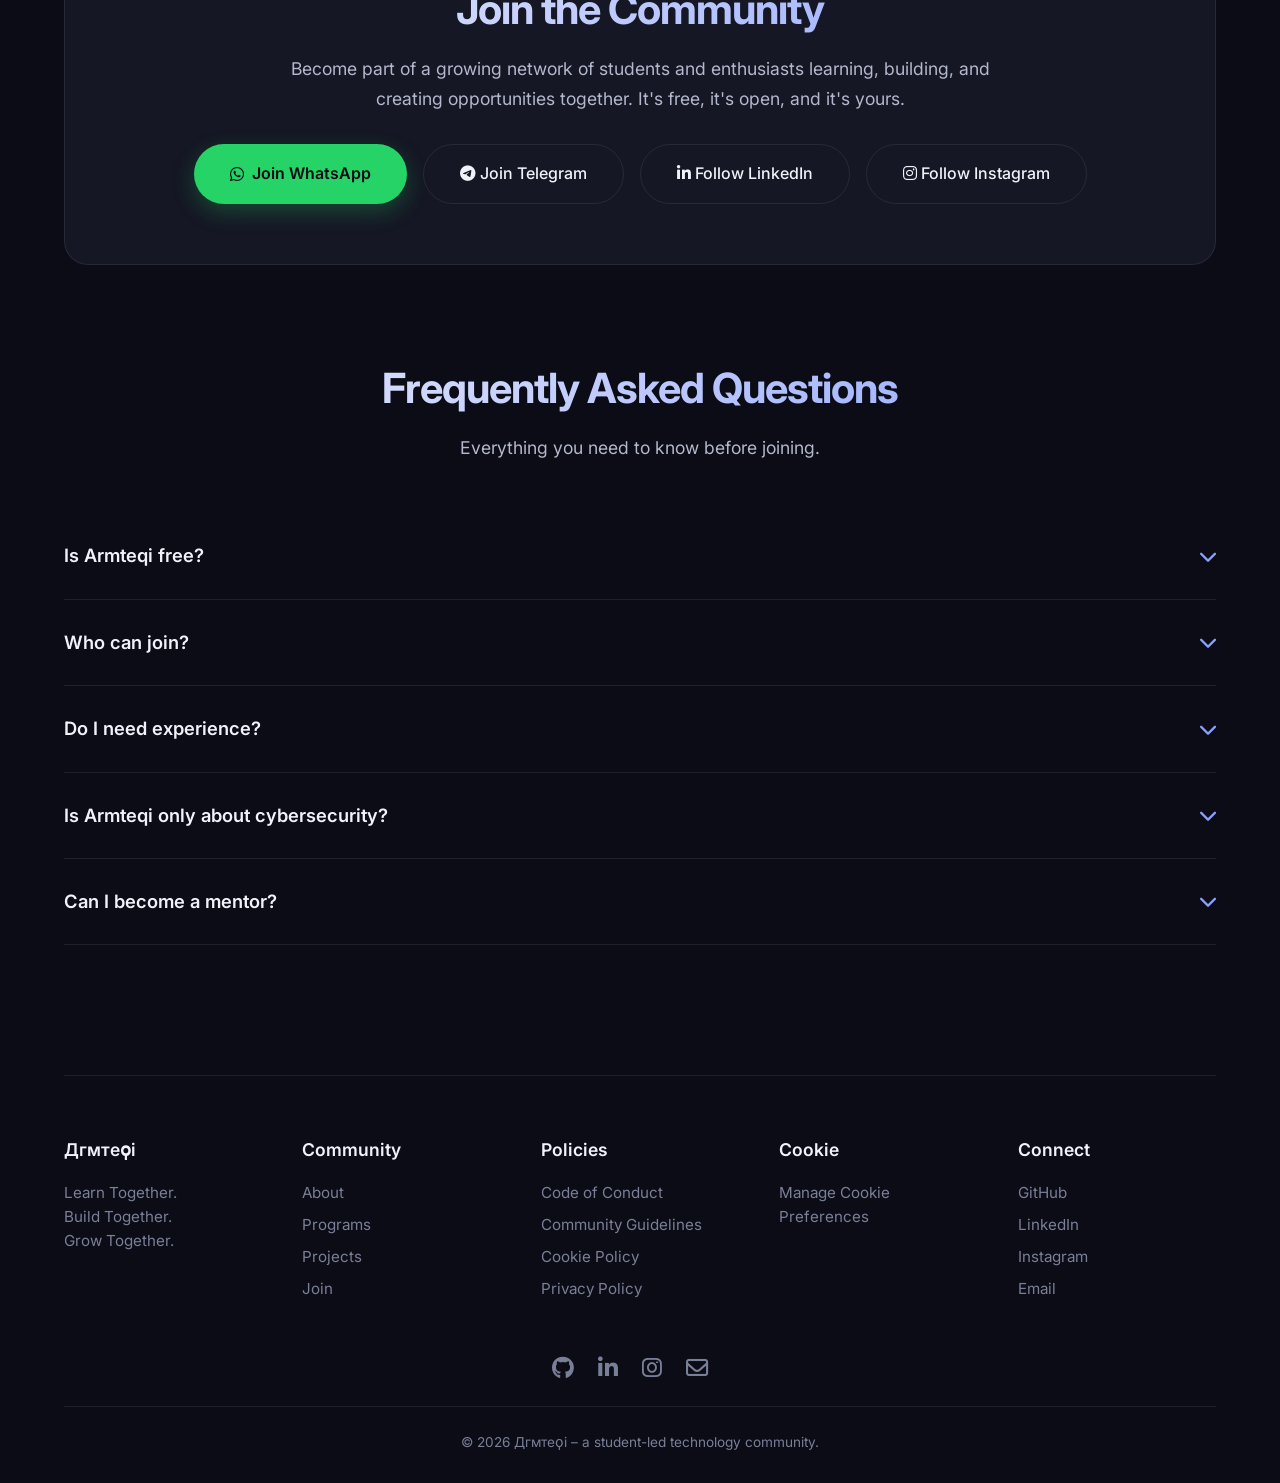
==== commit 5fb98ad4: "Improve theme handling" ====
--- a/index.html
+++ b/index.html
@@ -166,7 +166,7 @@
         <div class="impact-grid">
           <div class="impact-stat"><h4>25+</h4><p>Founding Members</p></div>
           <div class="impact-stat"><h4>Coming Soon</h4><p>First Workshop</p></div>
-          <div class="impact-stat"><h4>In Development</h4><p>Bootcamp</p></div>
+          <div class="impact-stat"><h3>In Development</h3><p>Bootcamp</p></div>
           <div class="impact-stat"><h4>3</h4><p>Active Projects</p></div>
         </div>
       </section>
--- a/assets/css/style.css
+++ b/assets/css/style.css
@@ -264,6 +264,7 @@
       .impact-stat { padding: 20px; border-radius: 16px; background: var(--bg-surface); border: 1px solid var(--border-subtle); transition: all 0.3s ease; }
       .impact-stat:hover { border-color: var(--accent-soft); transform: translateY(-4px); box-shadow: var(--shadow-card); }
       .impact-stat h4 { font-size: 2.8rem; font-weight: 700; color: var(--text-primary); background: linear-gradient(135deg, var(--accent), var(--accent-soft)); -webkit-background-clip: text; -webkit-text-fill-color: transparent; }
+      .impact-stat h3 { font-size: 2.2rem; font-weight: 700; color: var(--text-primary); background: linear-gradient(135deg, var(--accent), var(--accent-soft)); -webkit-background-clip: text; -webkit-text-fill-color: transparent; }
       .impact-stat p { color: var(--text-muted); font-size: 0.95rem; margin-top: 4px; }
       
       .promise-block { 
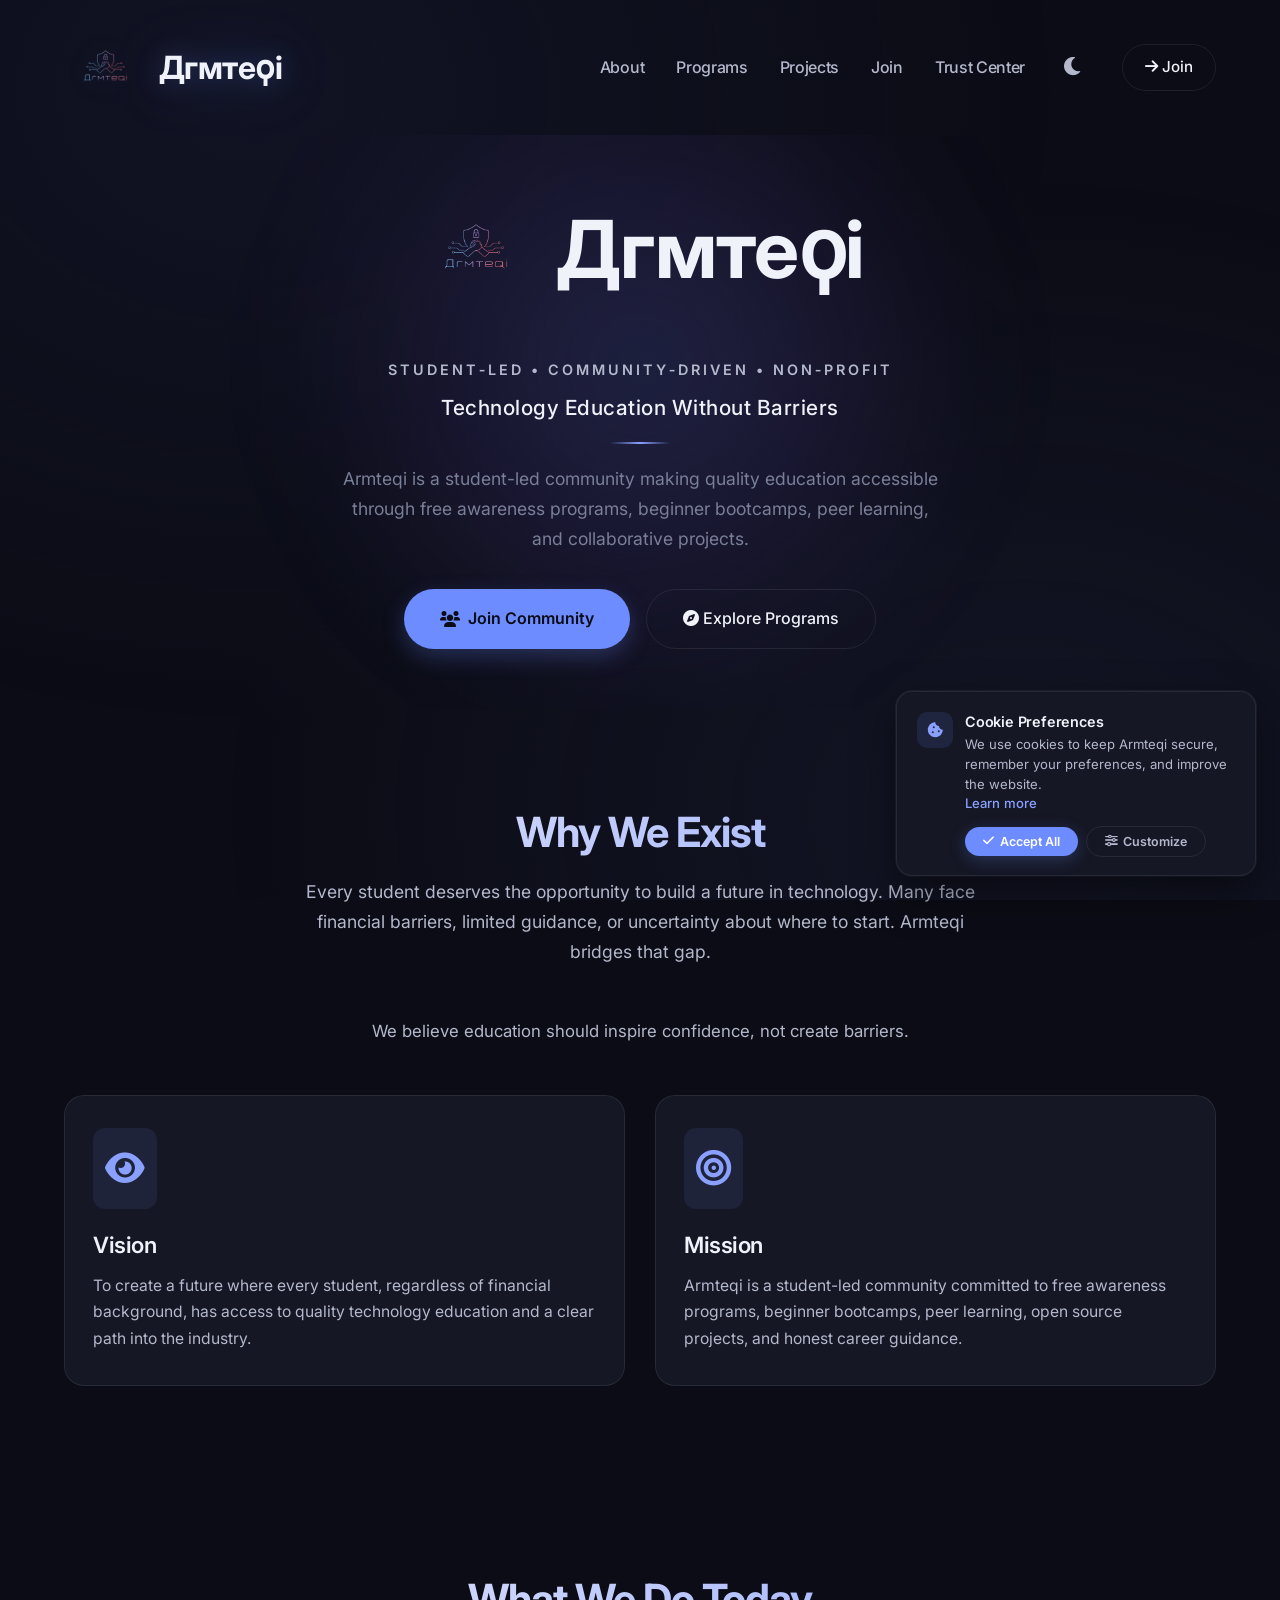
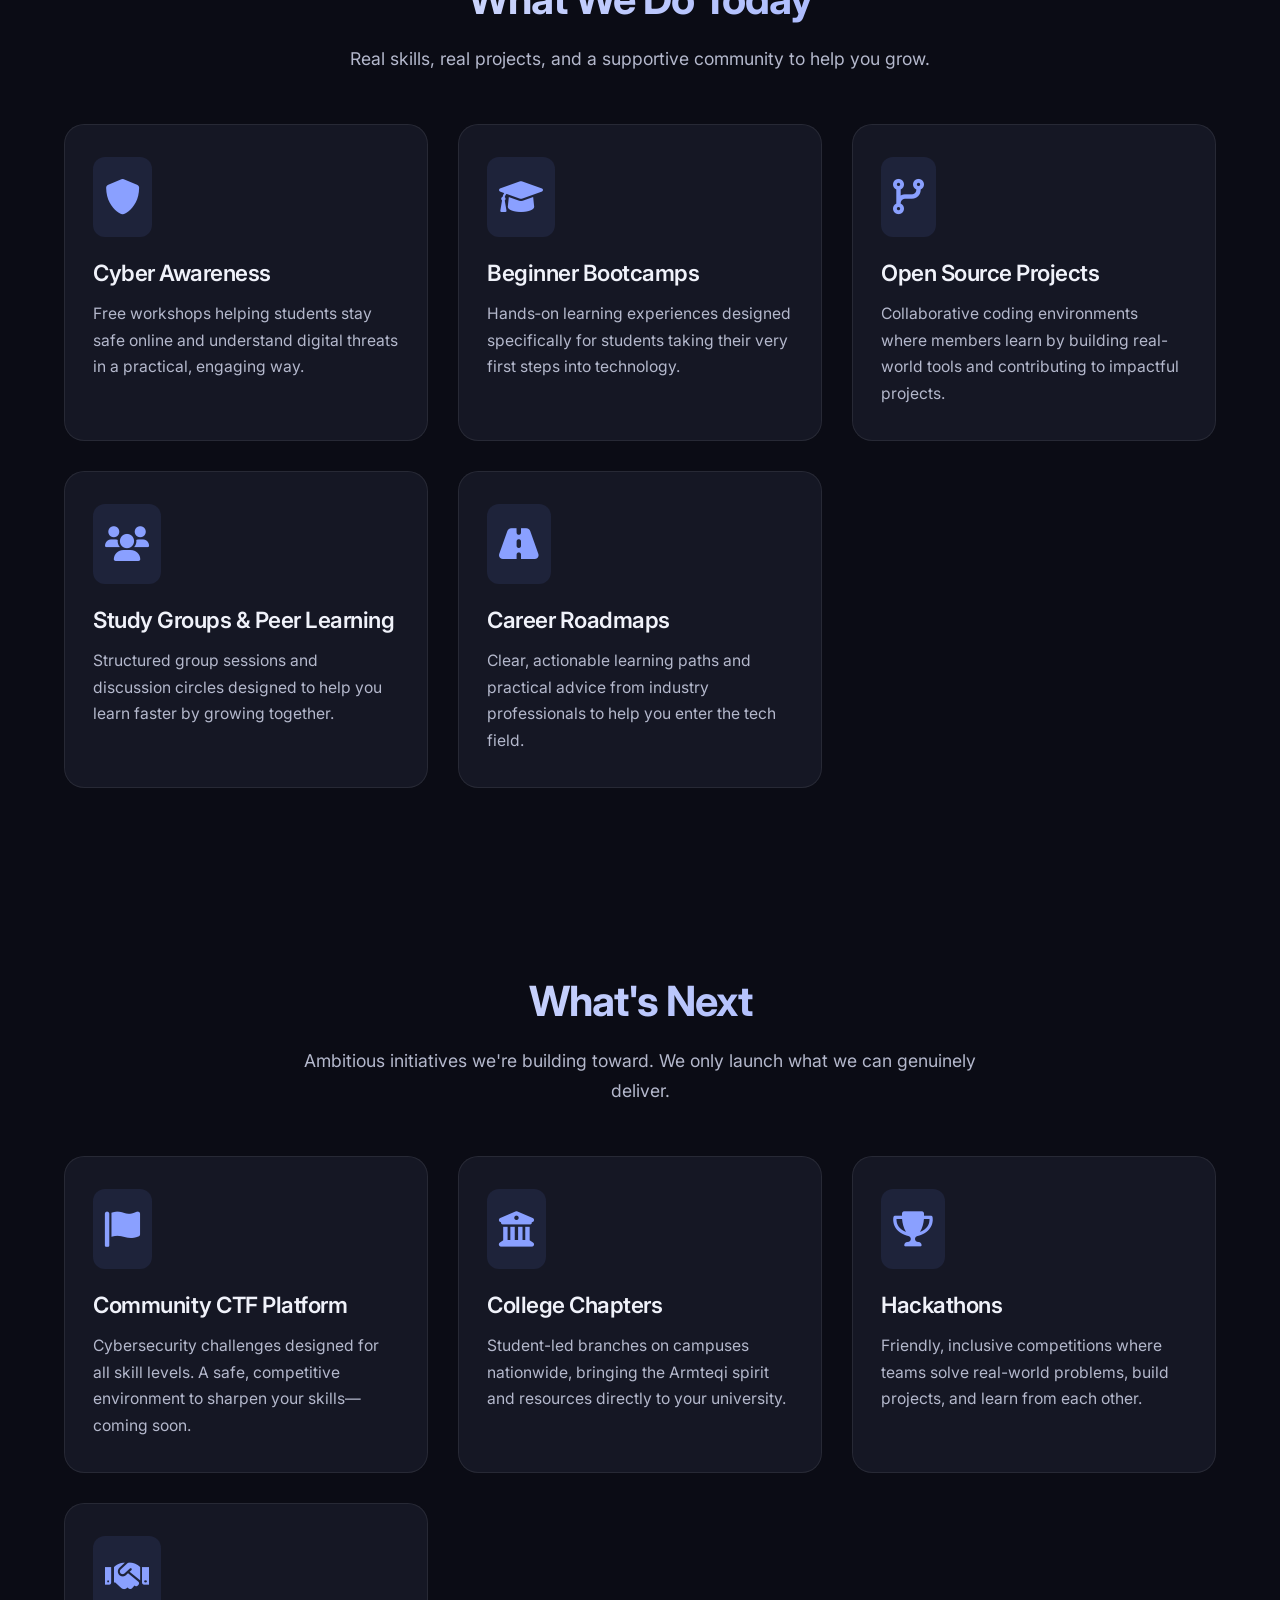
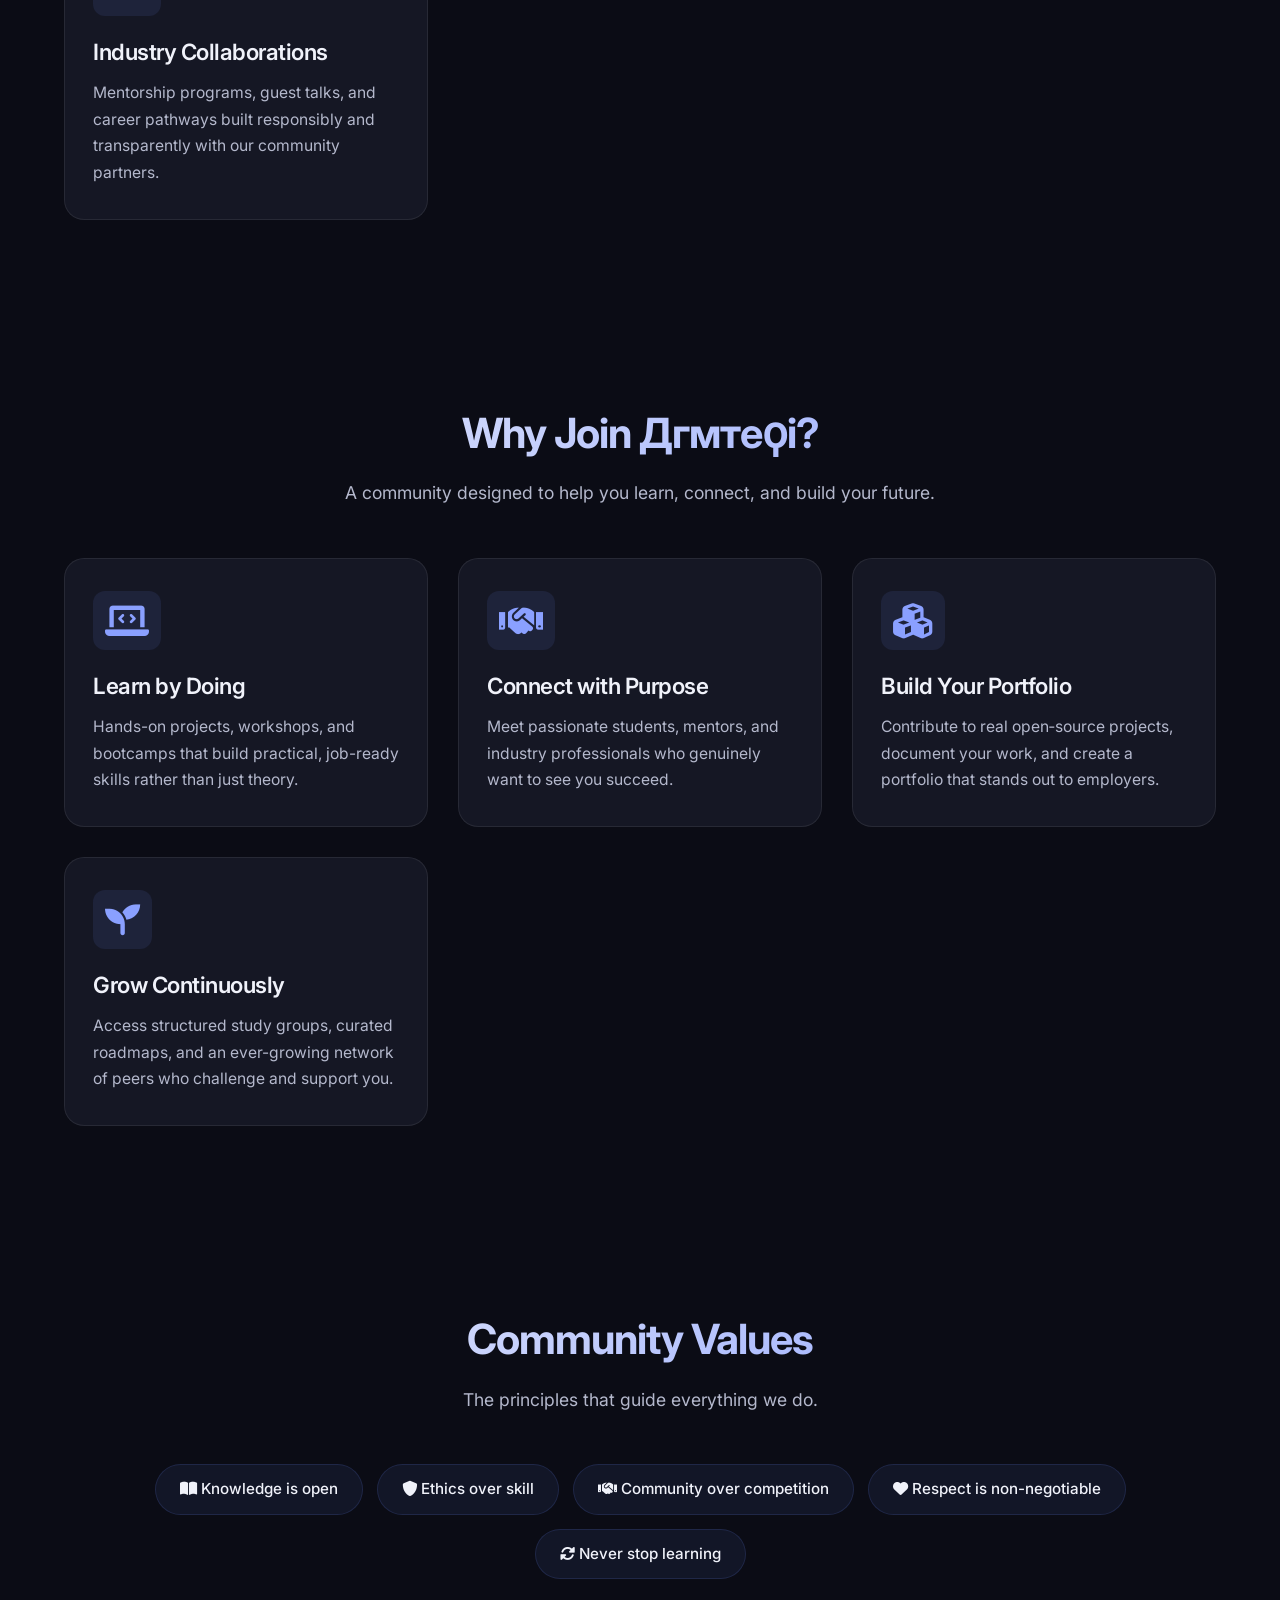
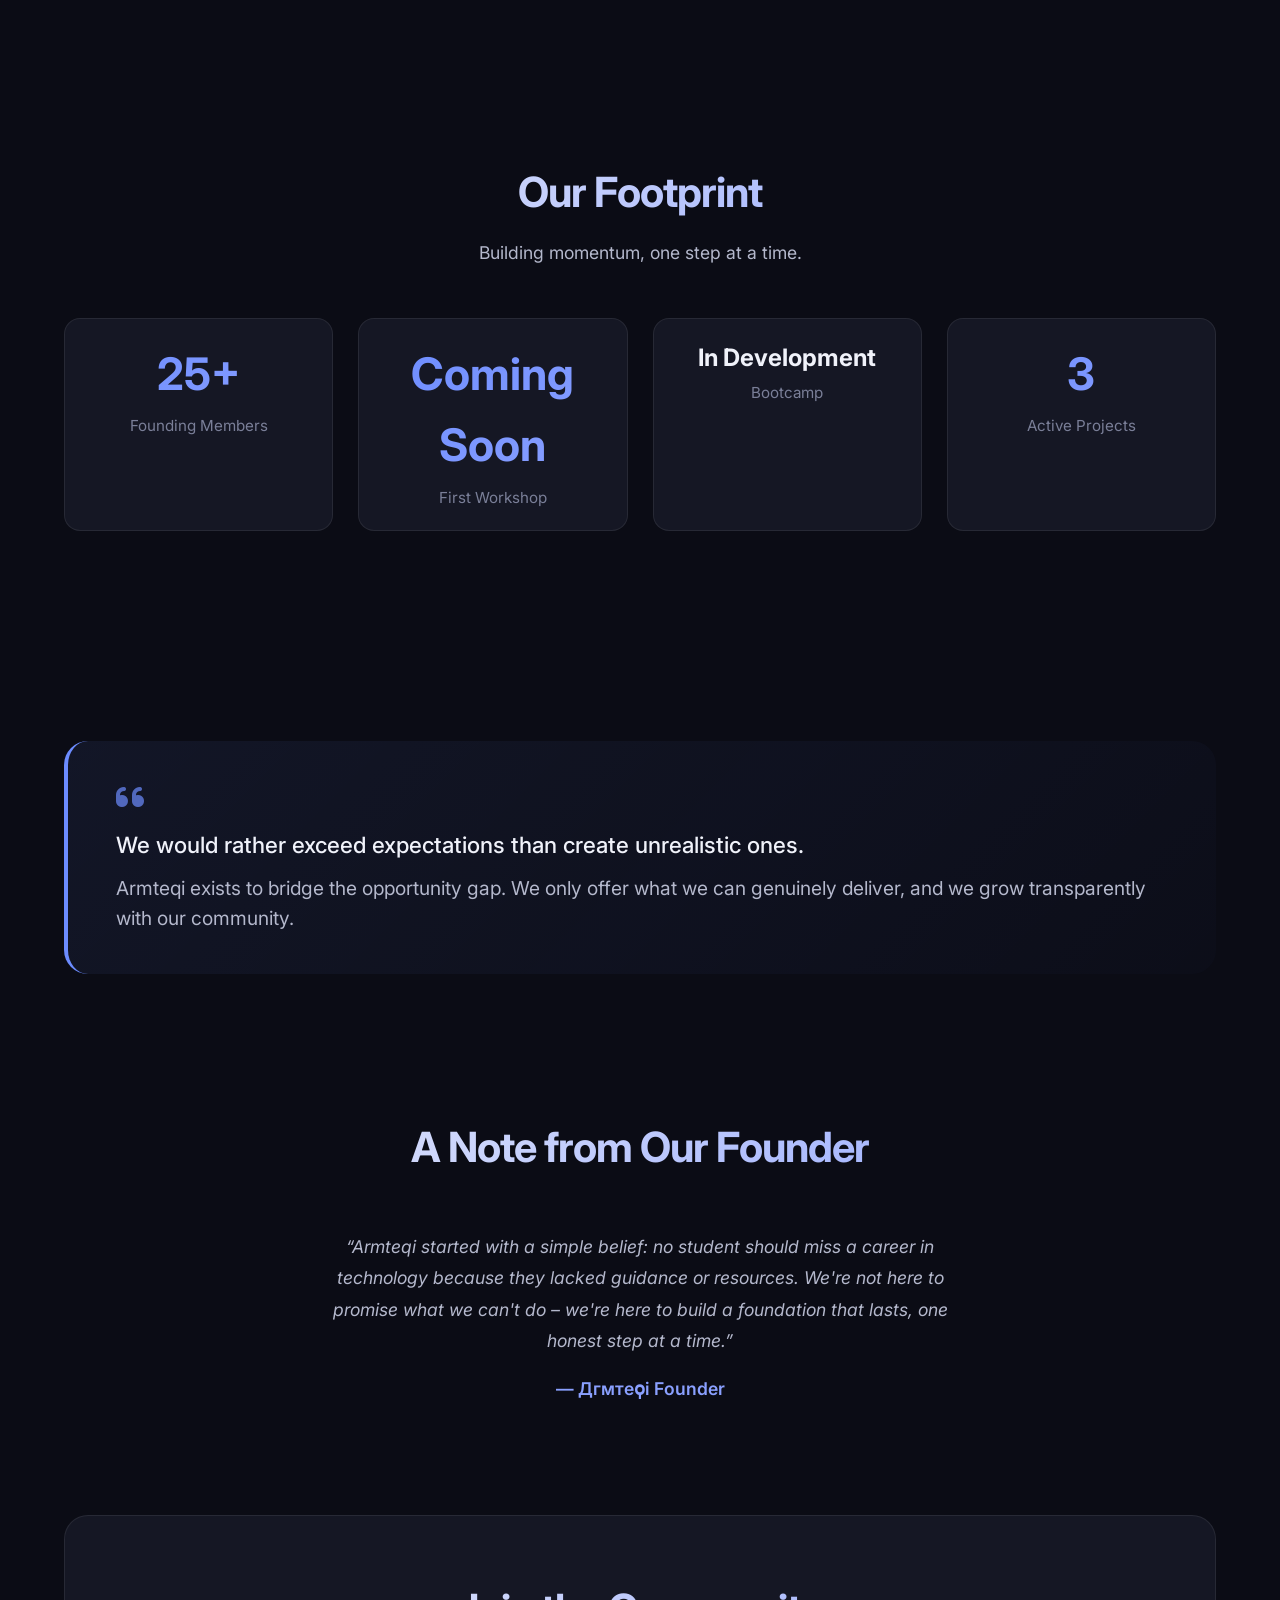
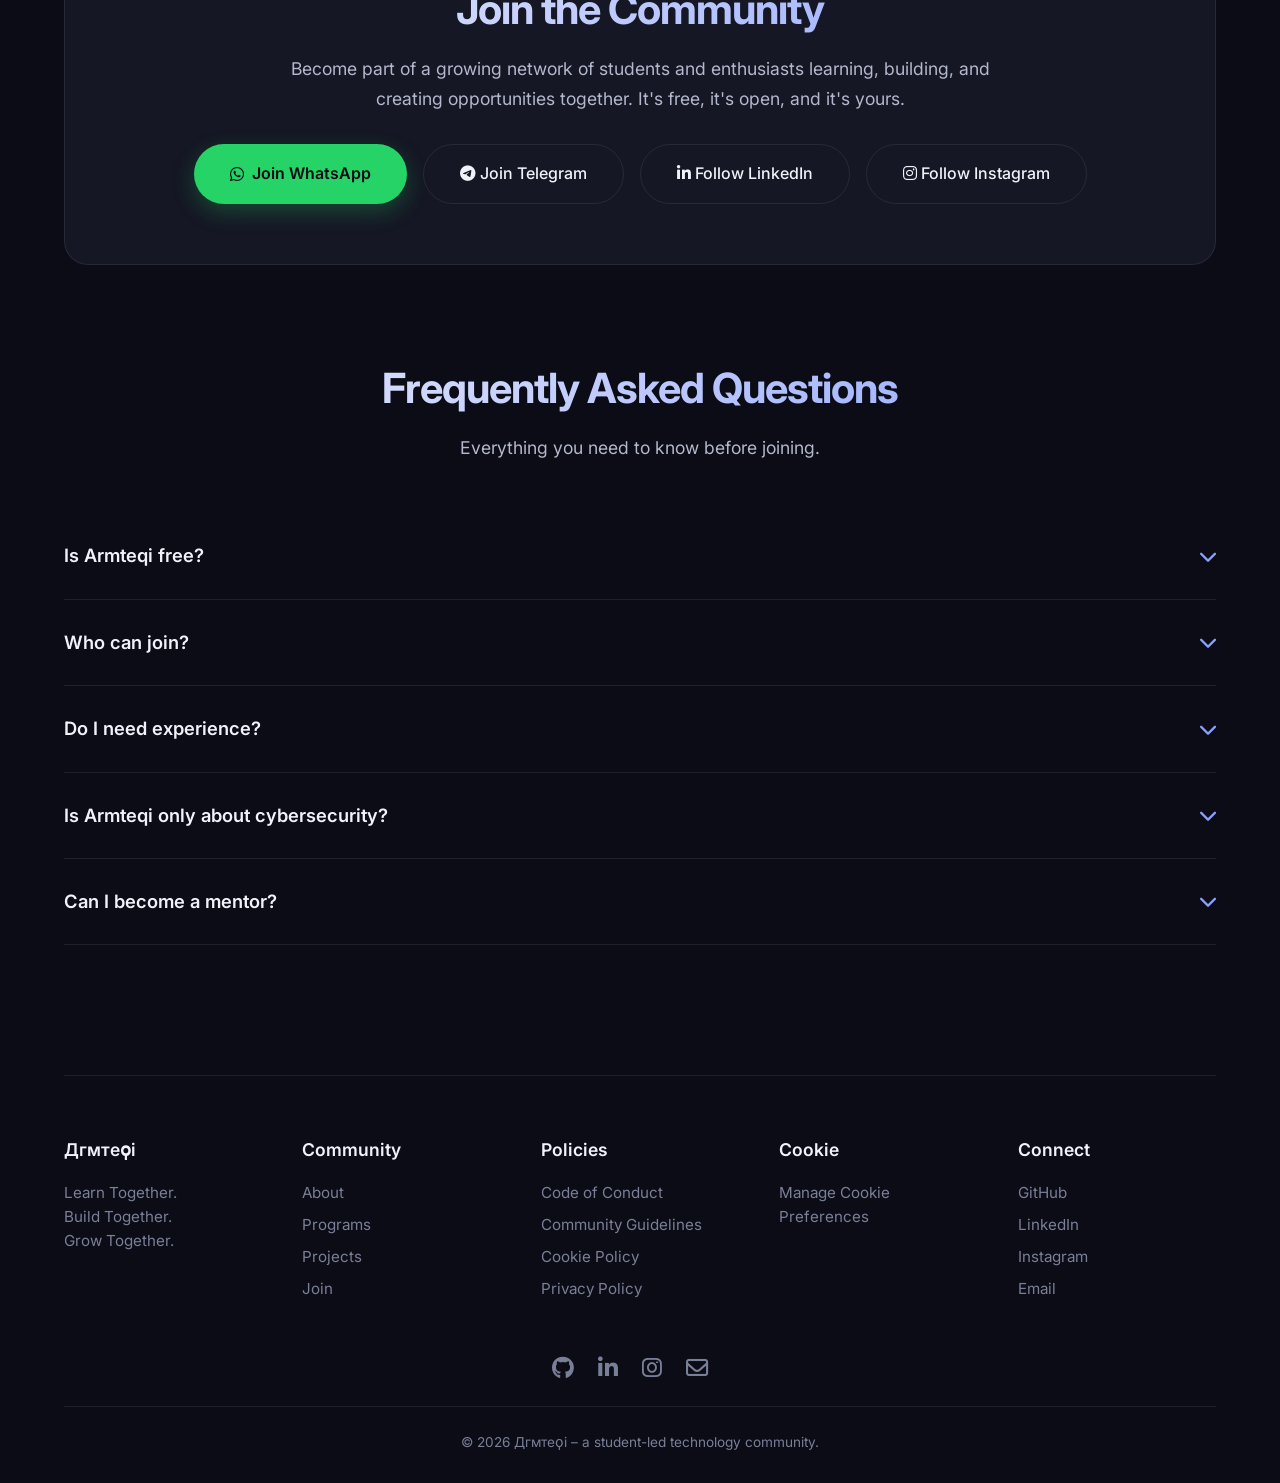
==== commit 010779ab: "Improve theme handling" ====
--- a/index.html
+++ b/index.html
@@ -166,7 +166,7 @@
         <div class="impact-grid">
           <div class="impact-stat"><h4>25+</h4><p>Founding Members</p></div>
           <div class="impact-stat"><h4>Coming Soon</h4><p>First Workshop</p></div>
-          <div class="impact-stat"><h3>In Development</h3><p>Bootcamp</p></div>
+          <div class="impact-stat"><h2>In Development</h2><p>Bootcamp</p></div>
           <div class="impact-stat"><h4>3</h4><p>Active Projects</p></div>
         </div>
       </section>
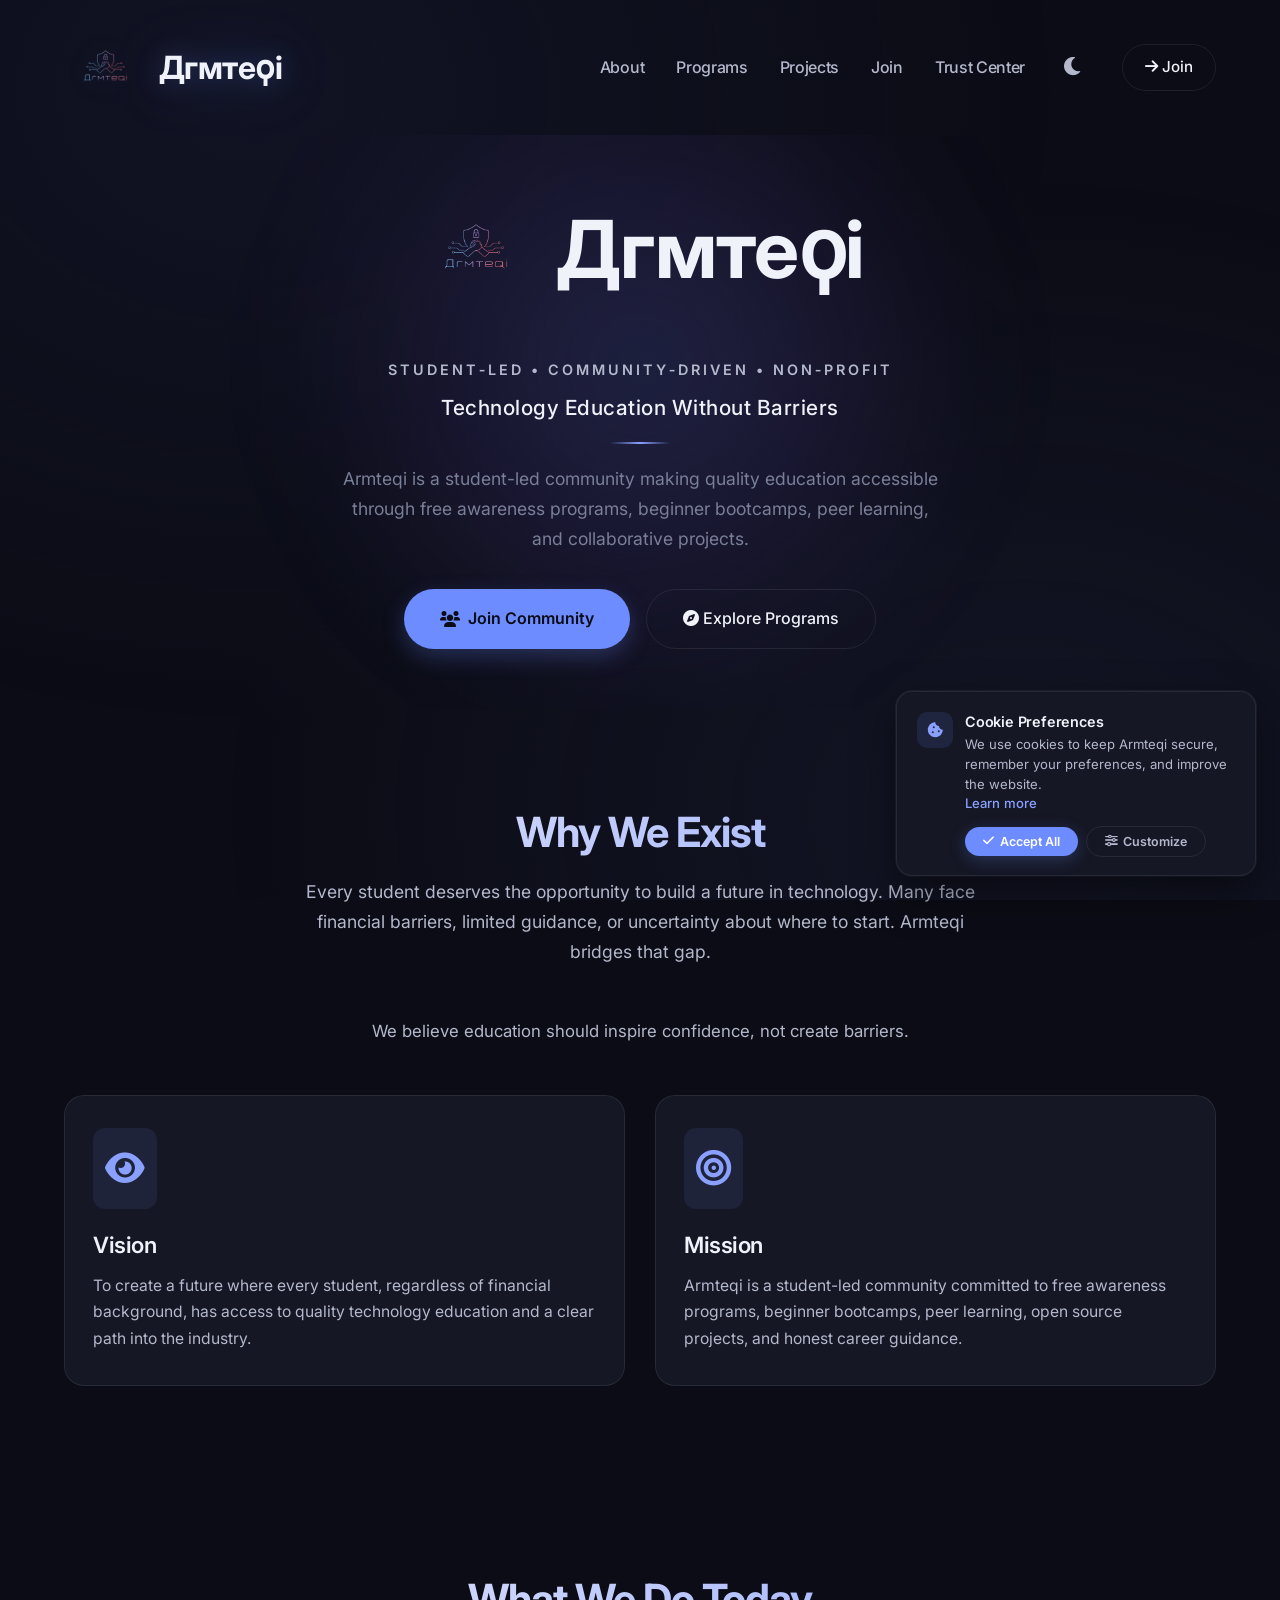
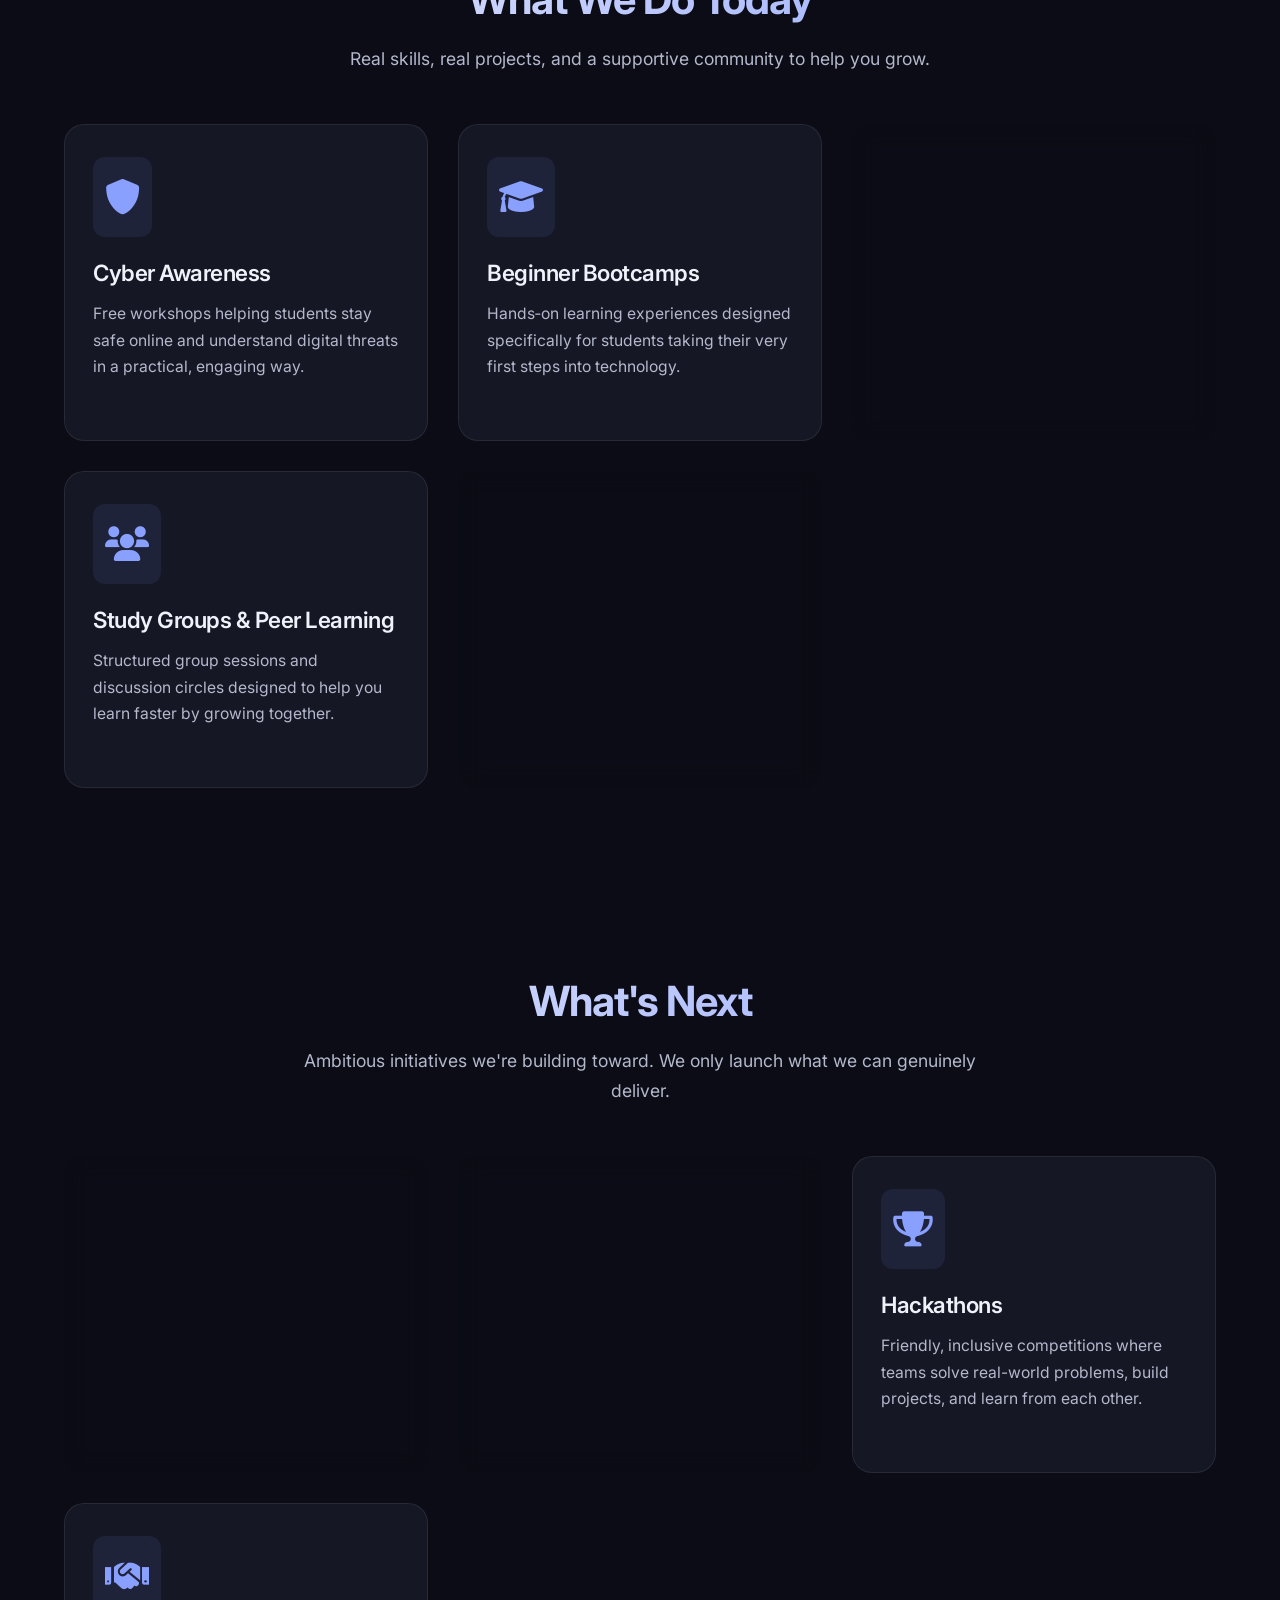
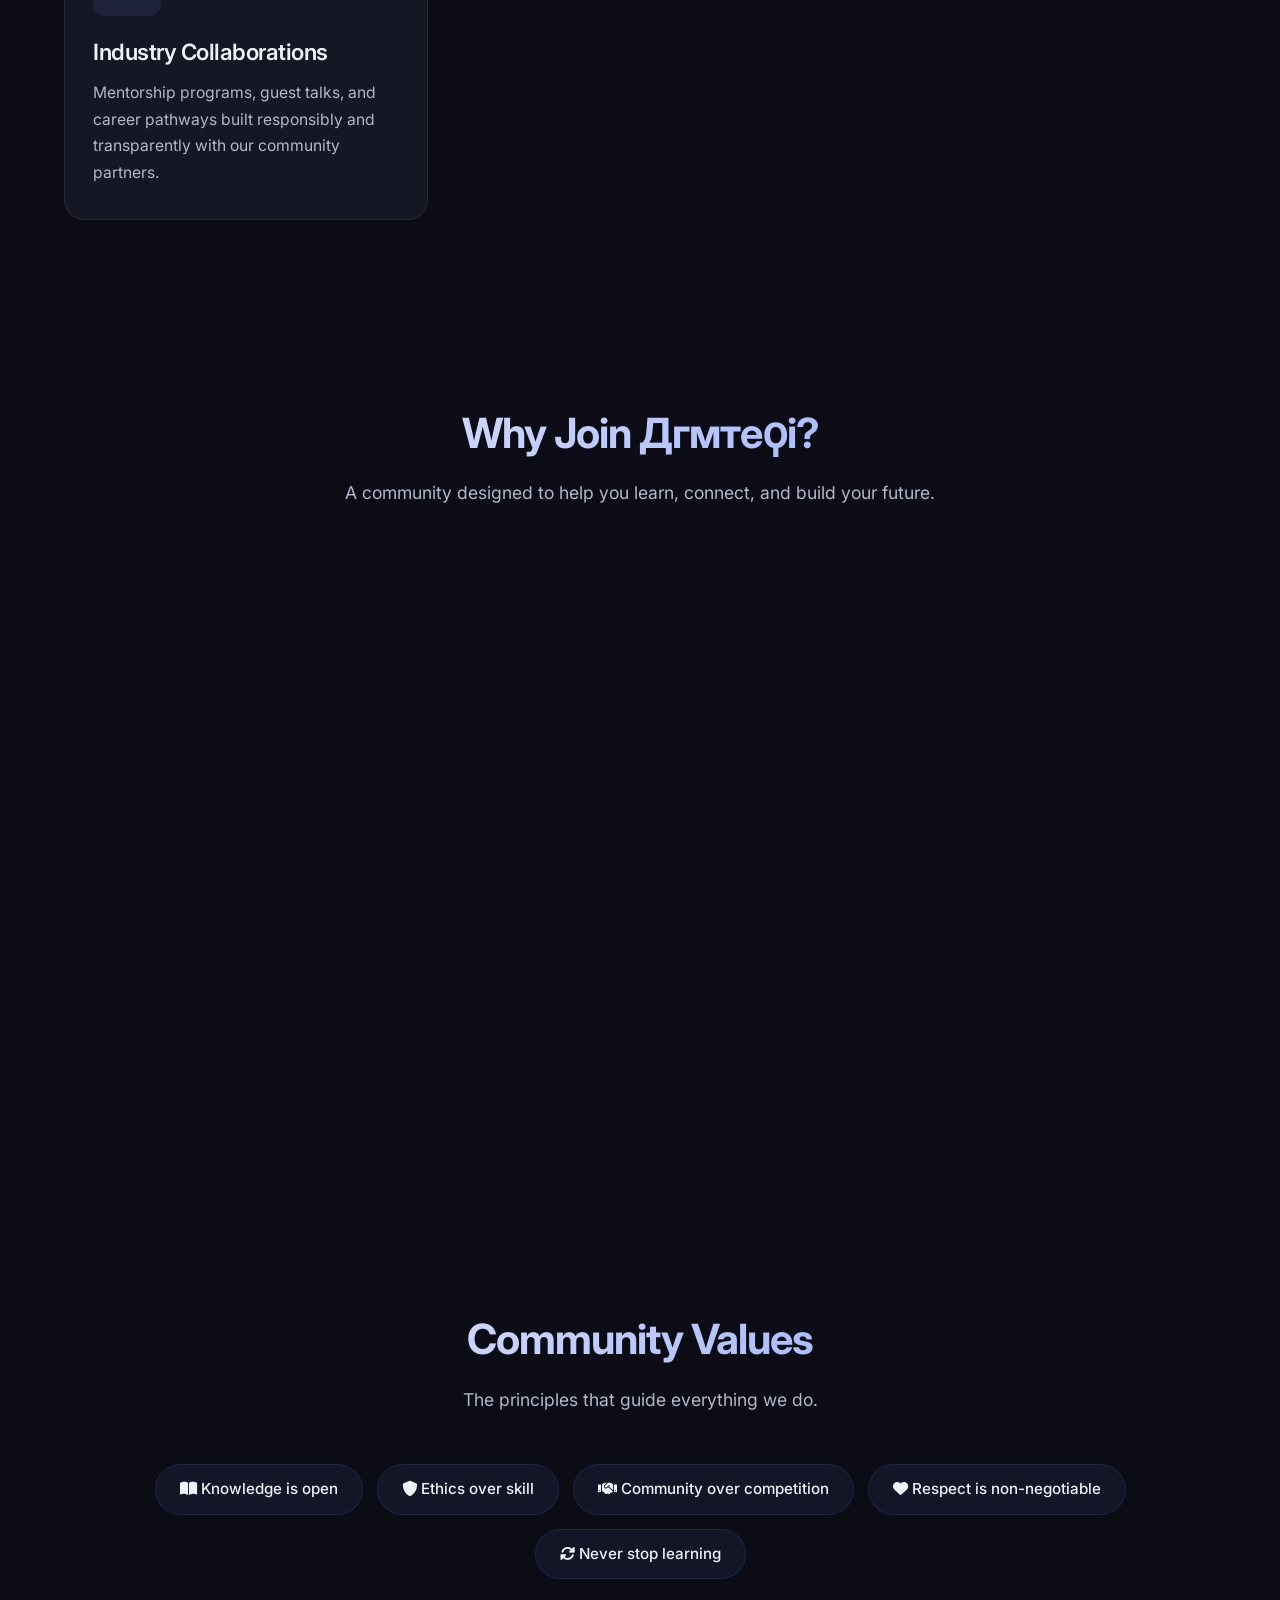
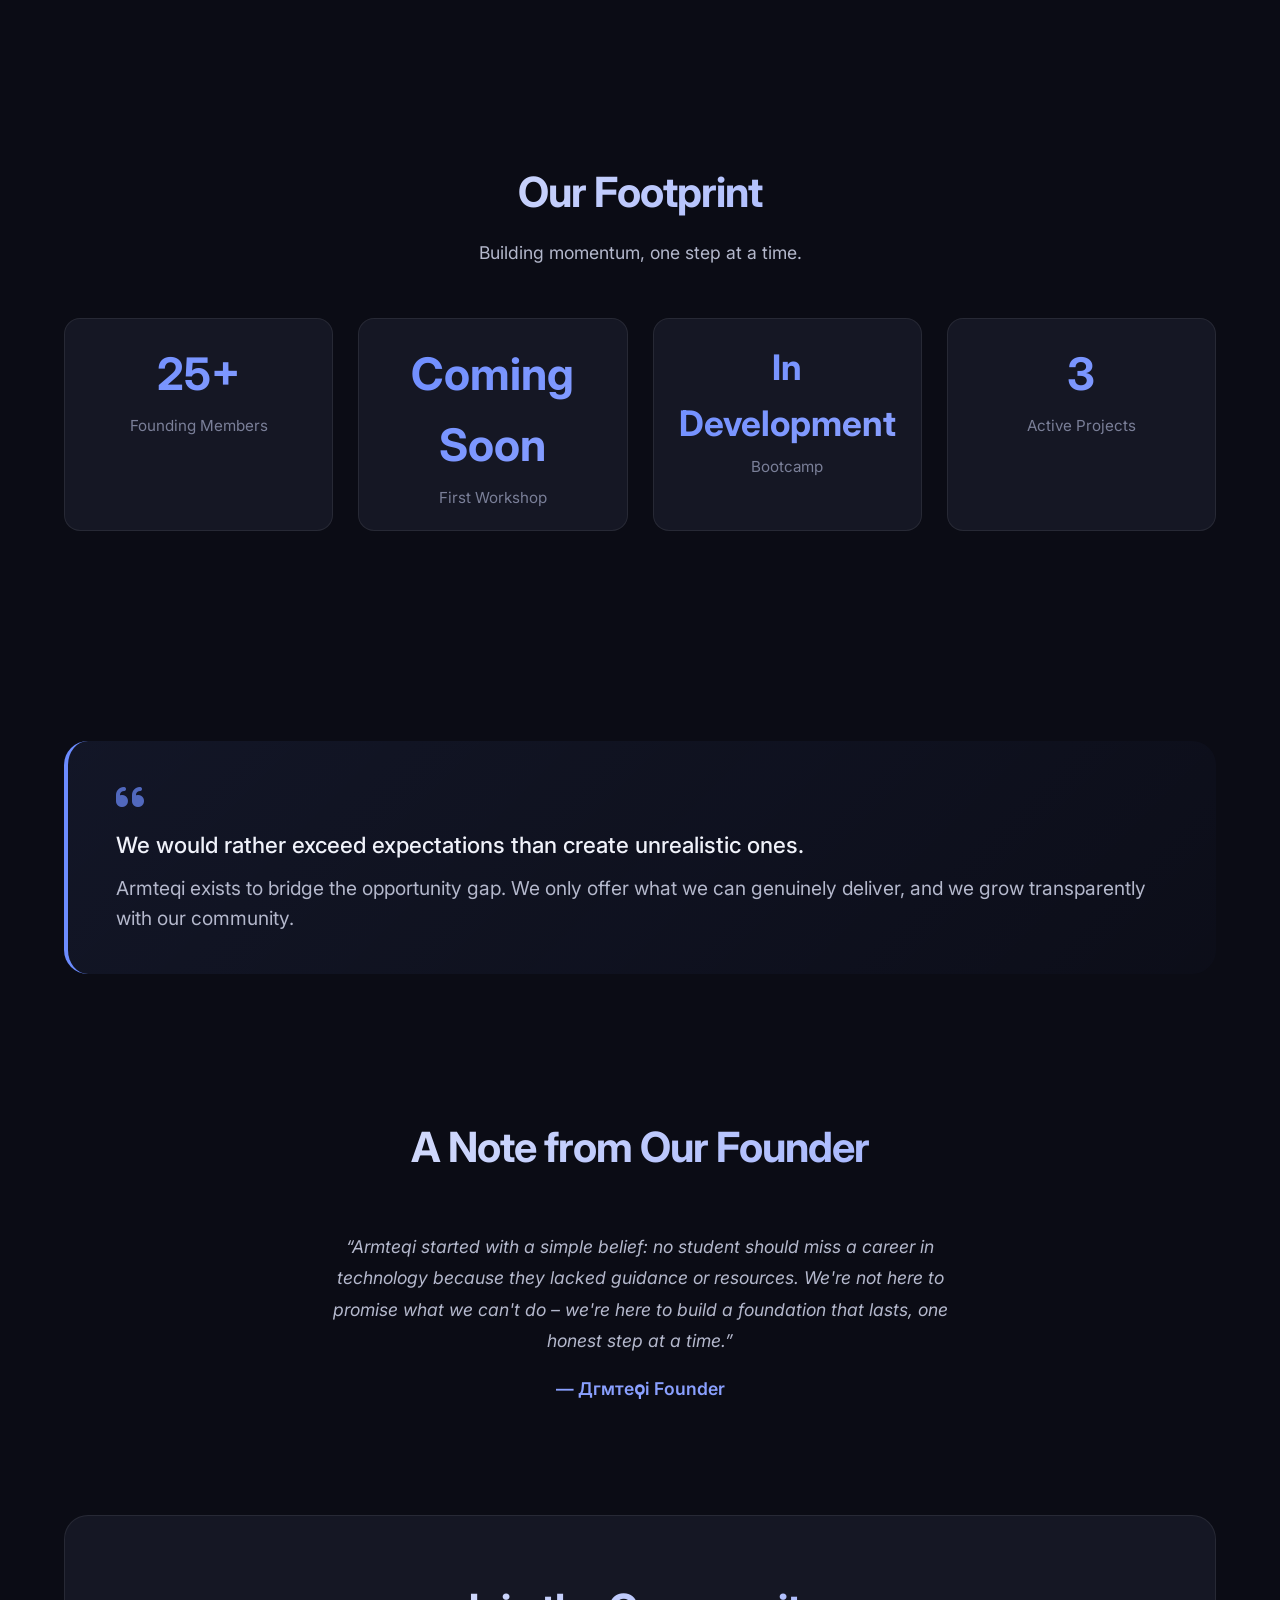
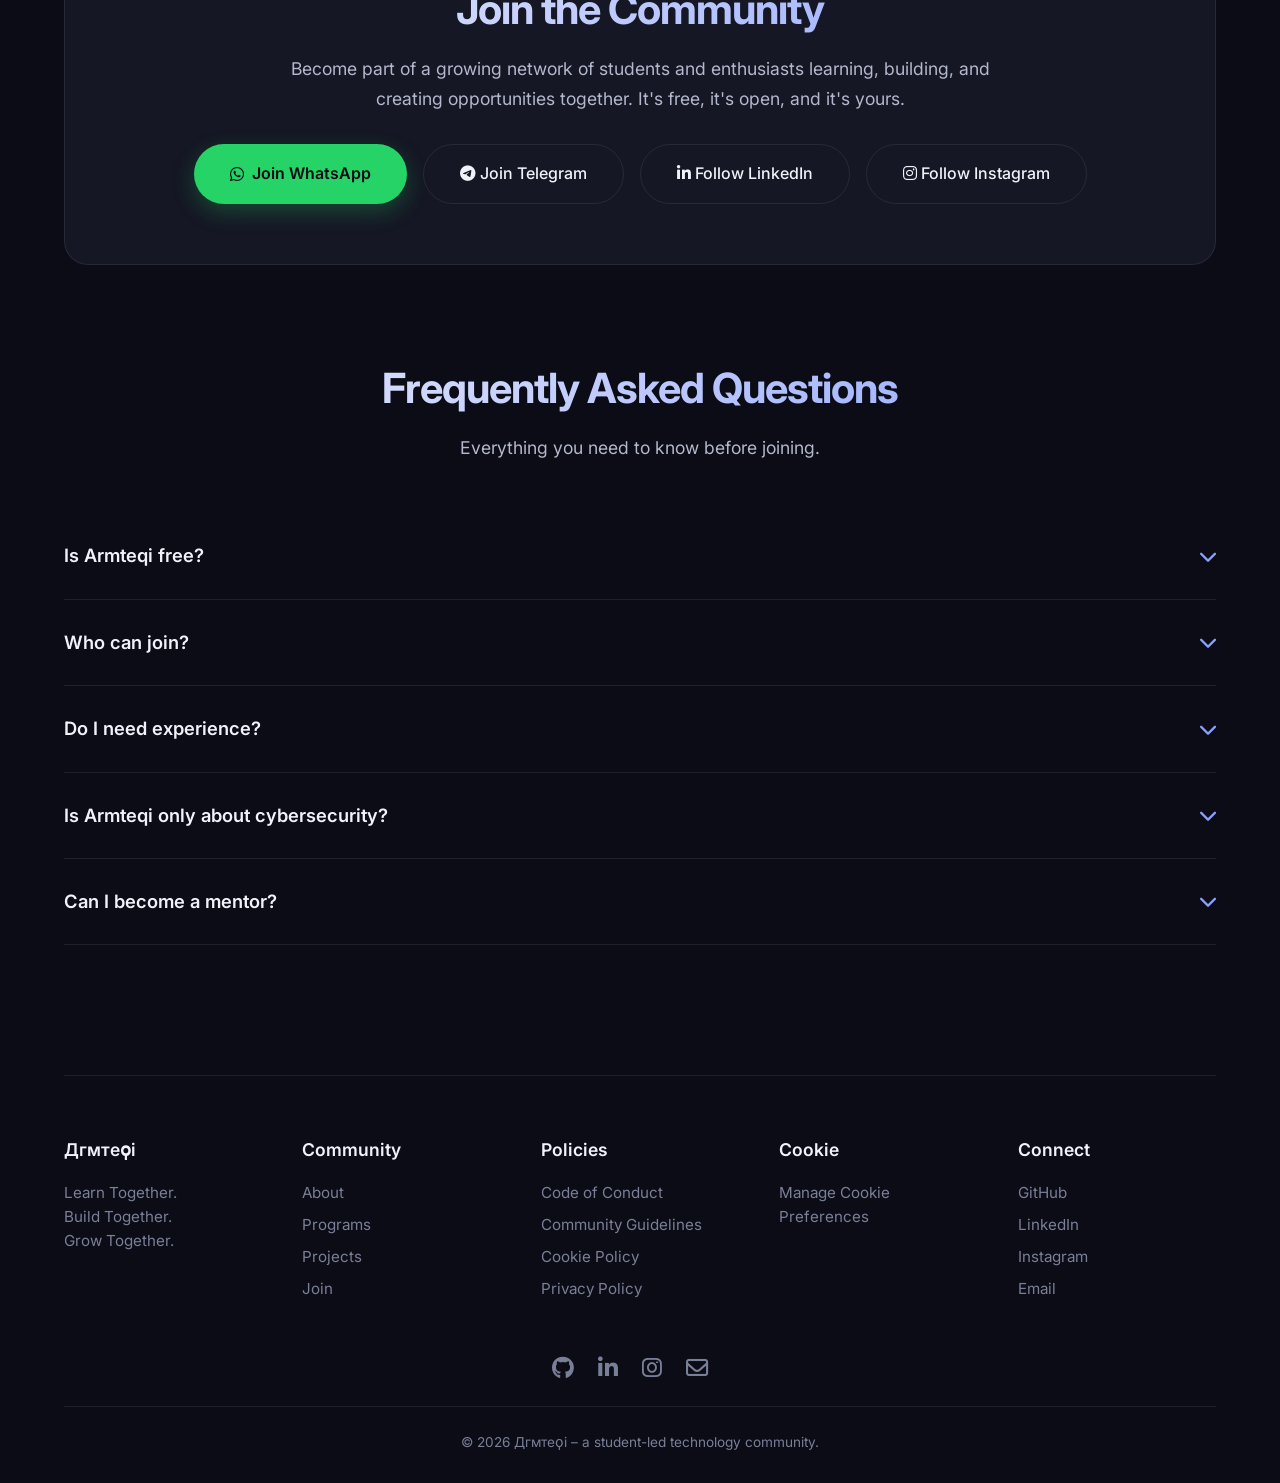
==== commit f124e3e6: "Improve theme handling" ====
--- a/index.html
+++ b/index.html
@@ -166,7 +166,7 @@
         <div class="impact-grid">
           <div class="impact-stat"><h4>25+</h4><p>Founding Members</p></div>
           <div class="impact-stat"><h4>Coming Soon</h4><p>First Workshop</p></div>
-          <div class="impact-stat"><h2>In Development</h2><p>Bootcamp</p></div>
+          <div class="impact-stat"><h3>In Development</h3><p>Bootcamp</p></div>
           <div class="impact-stat"><h4>3</h4><p>Active Projects</p></div>
         </div>
       </section>
